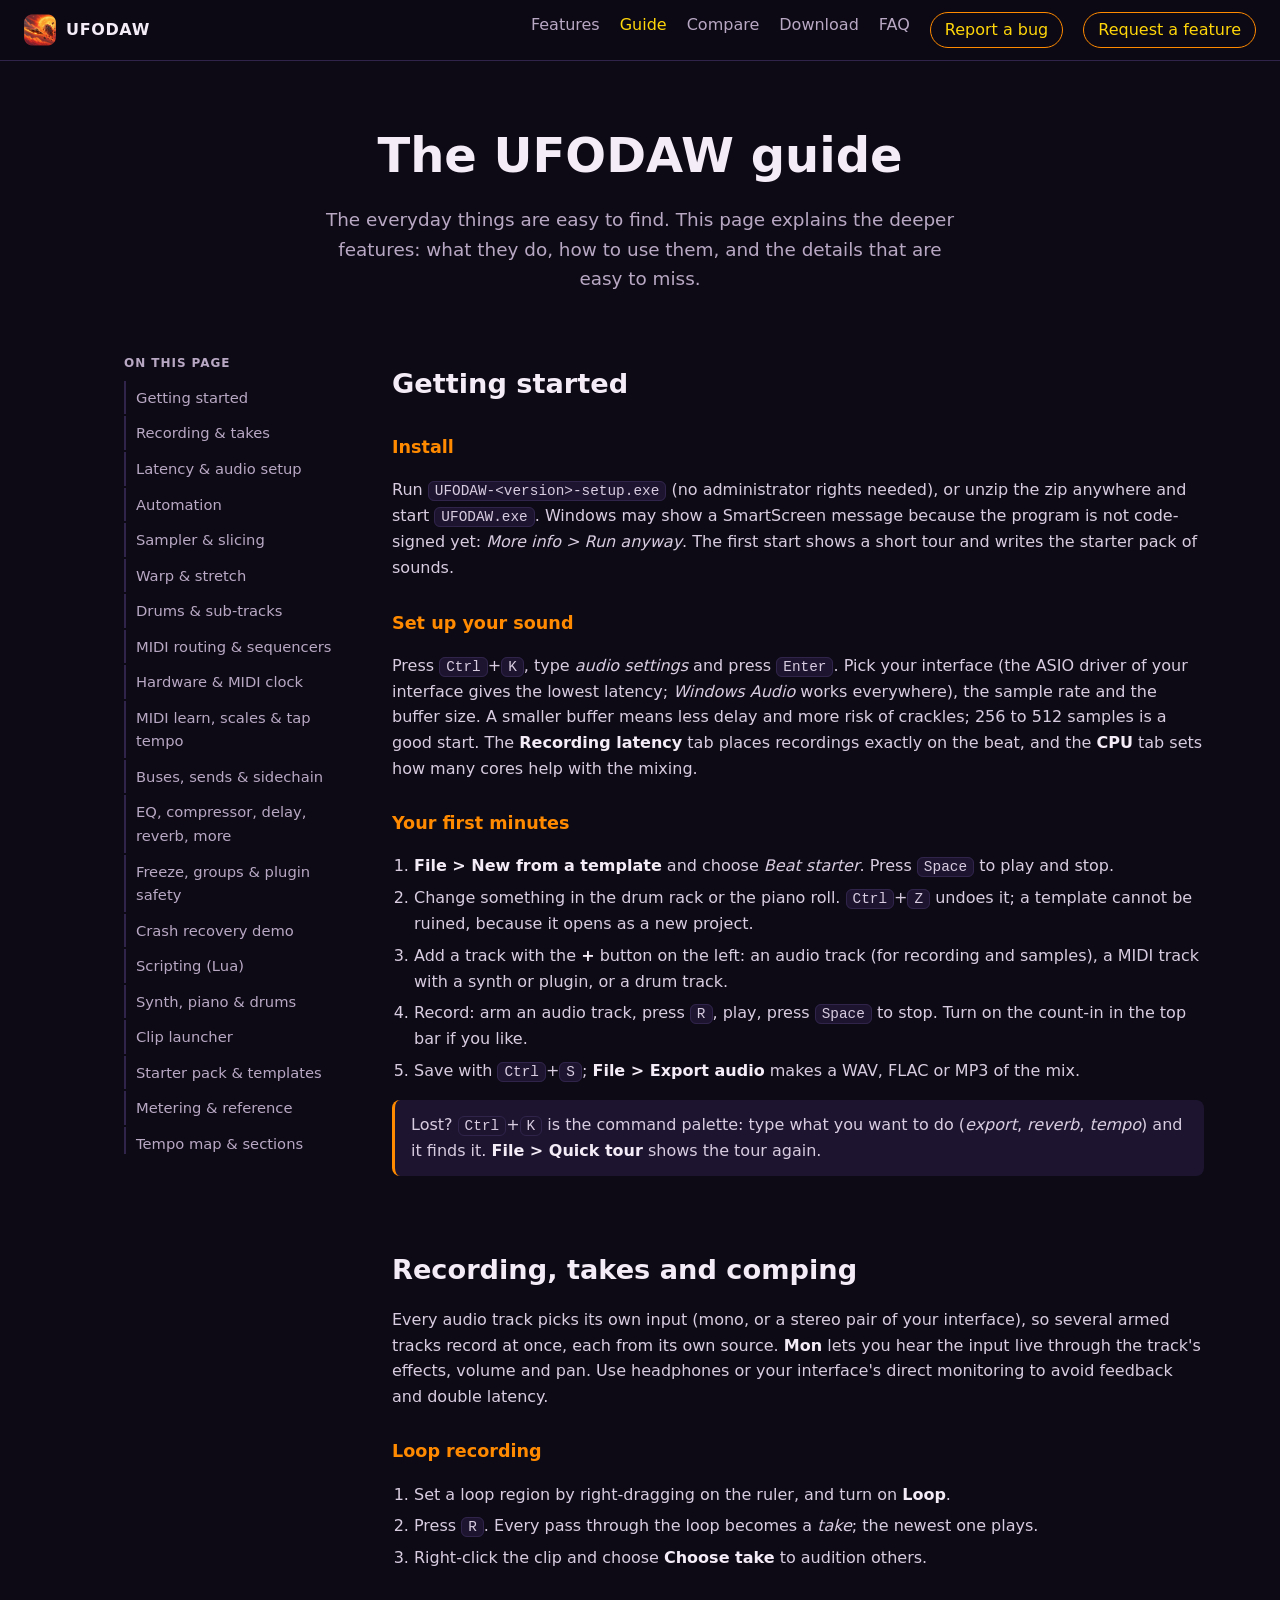
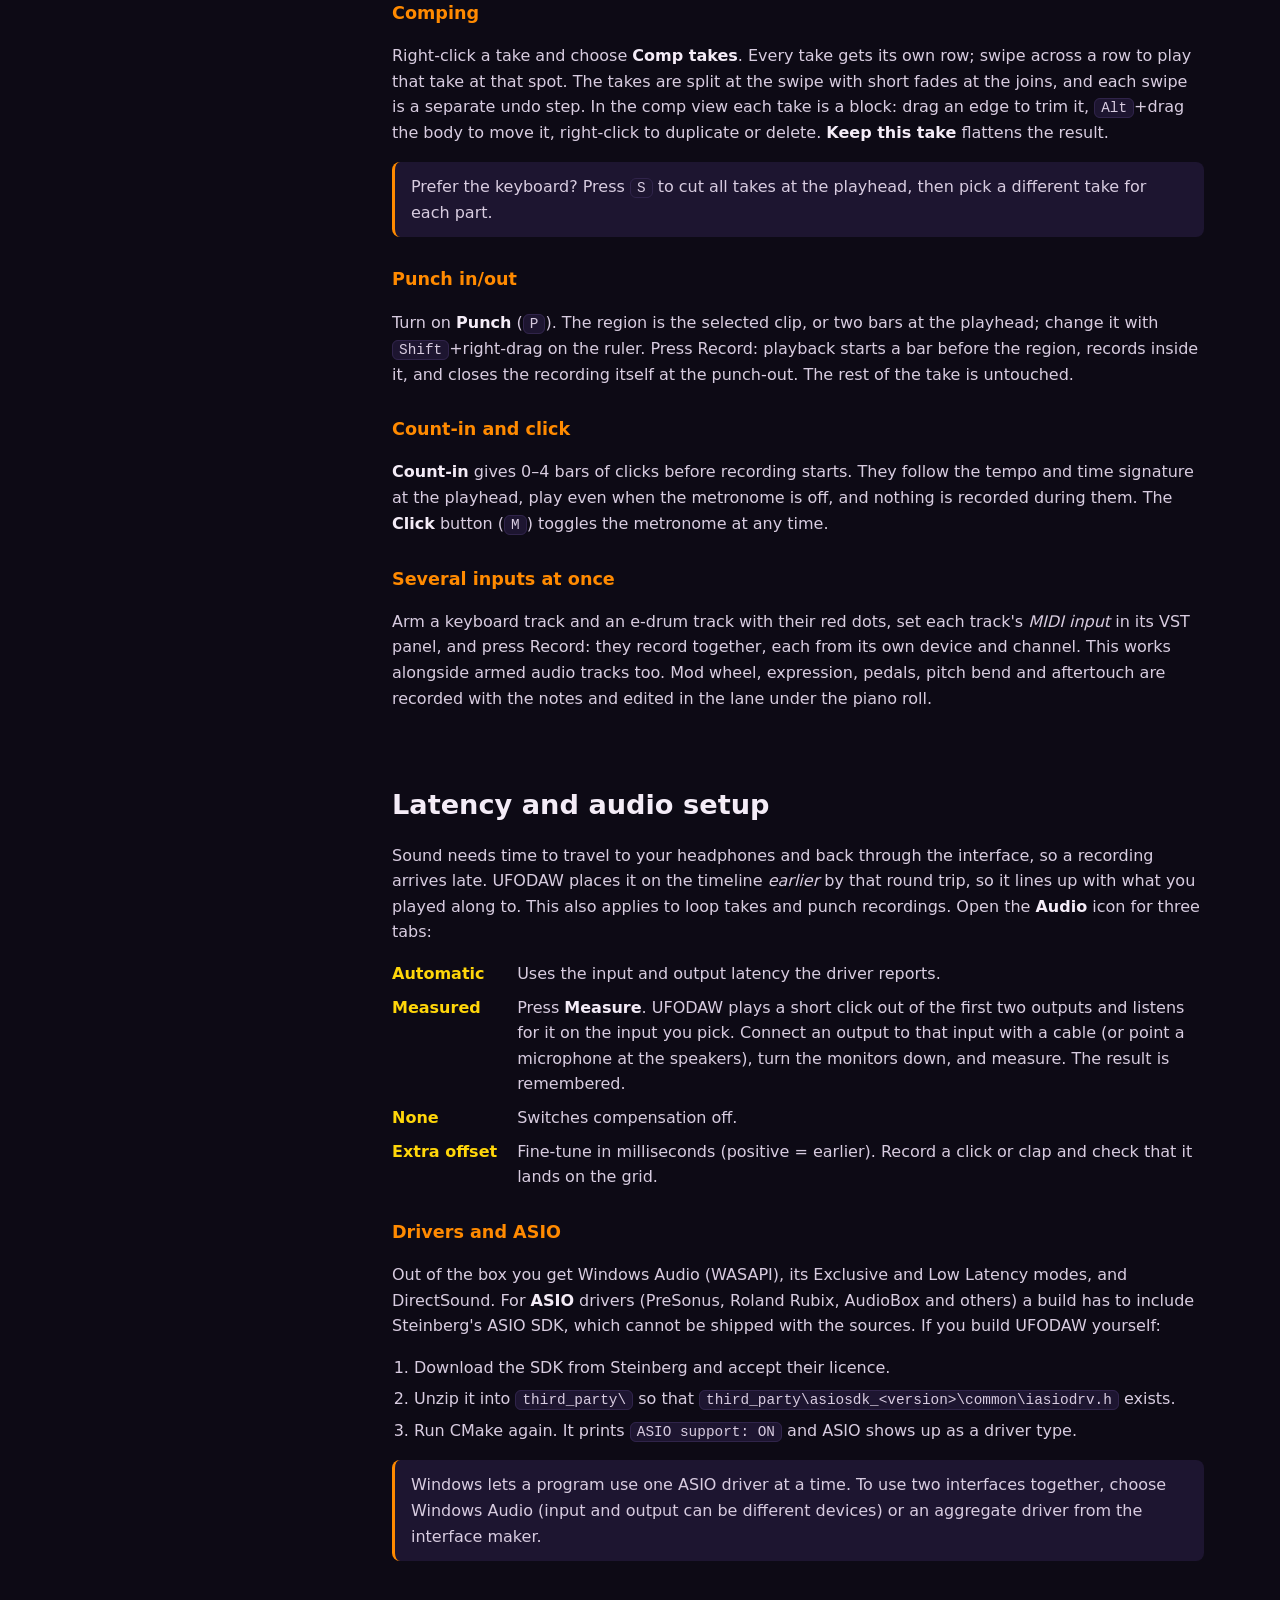
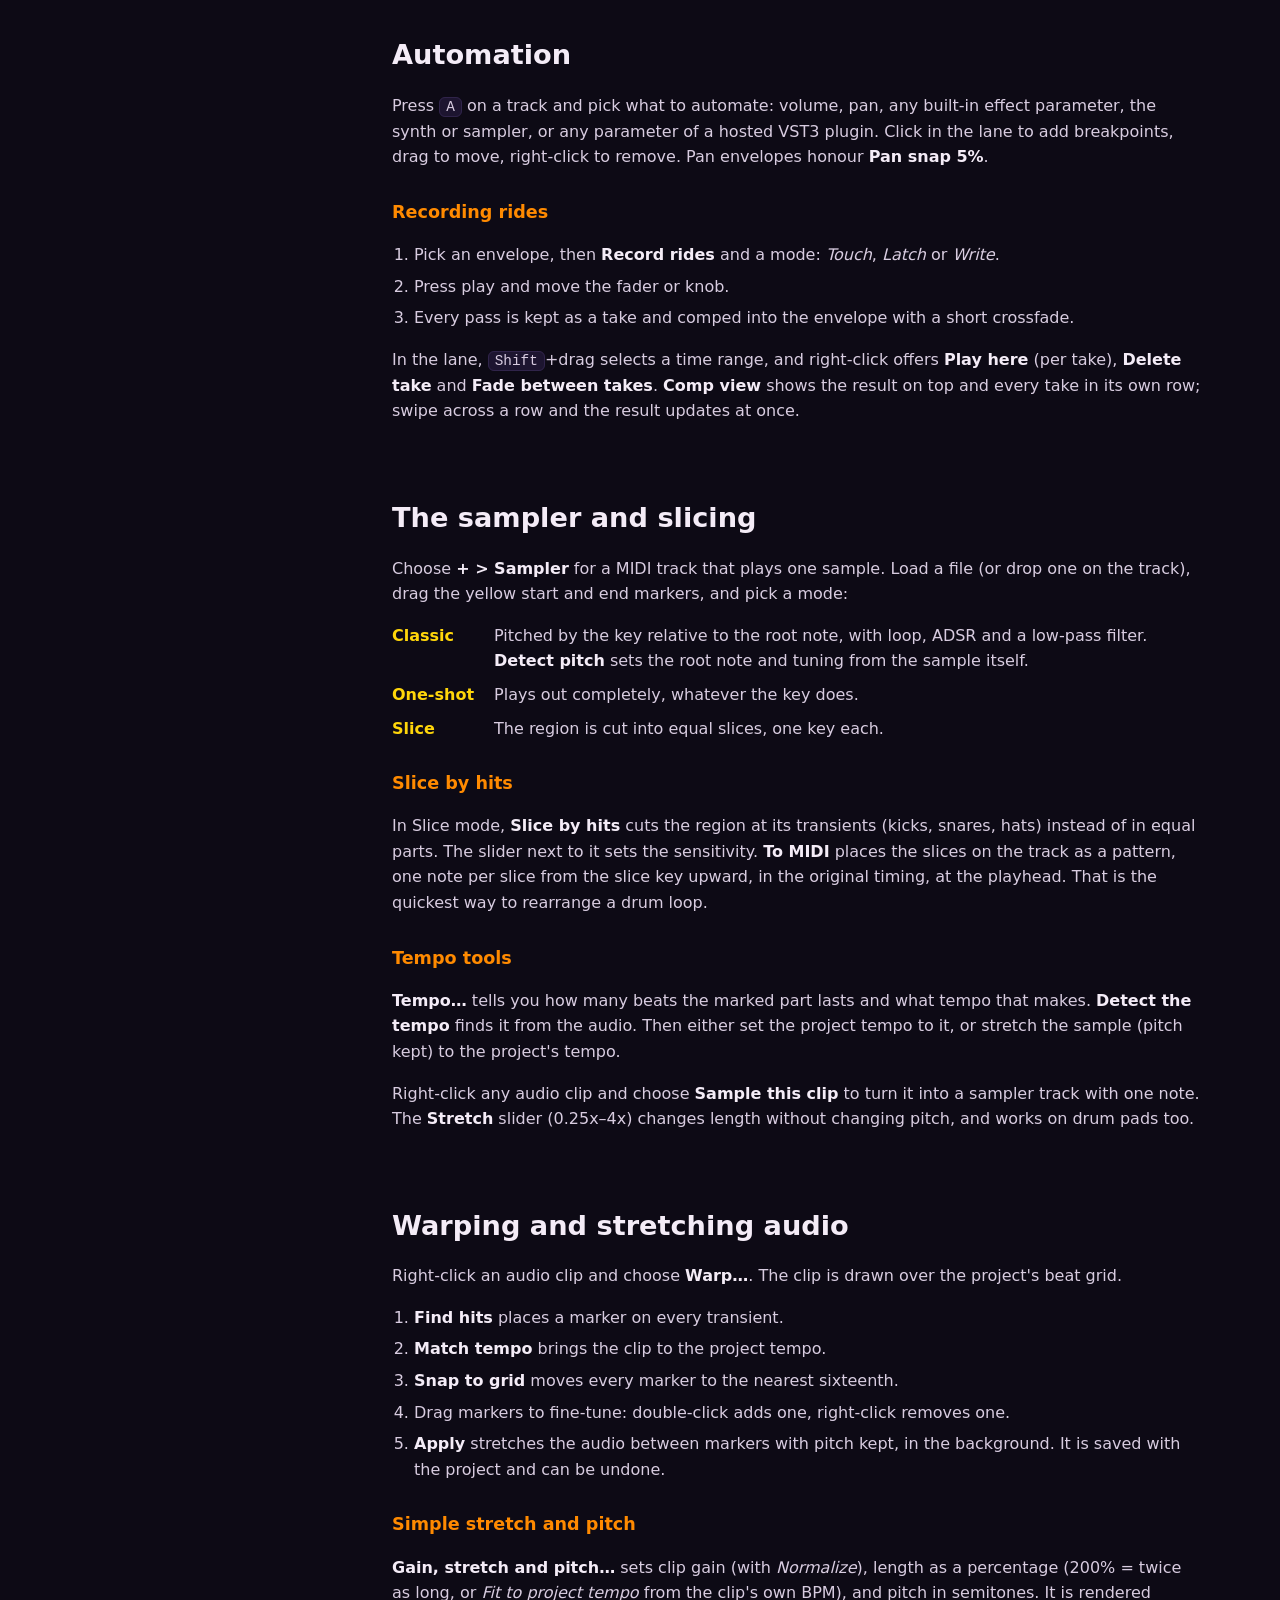
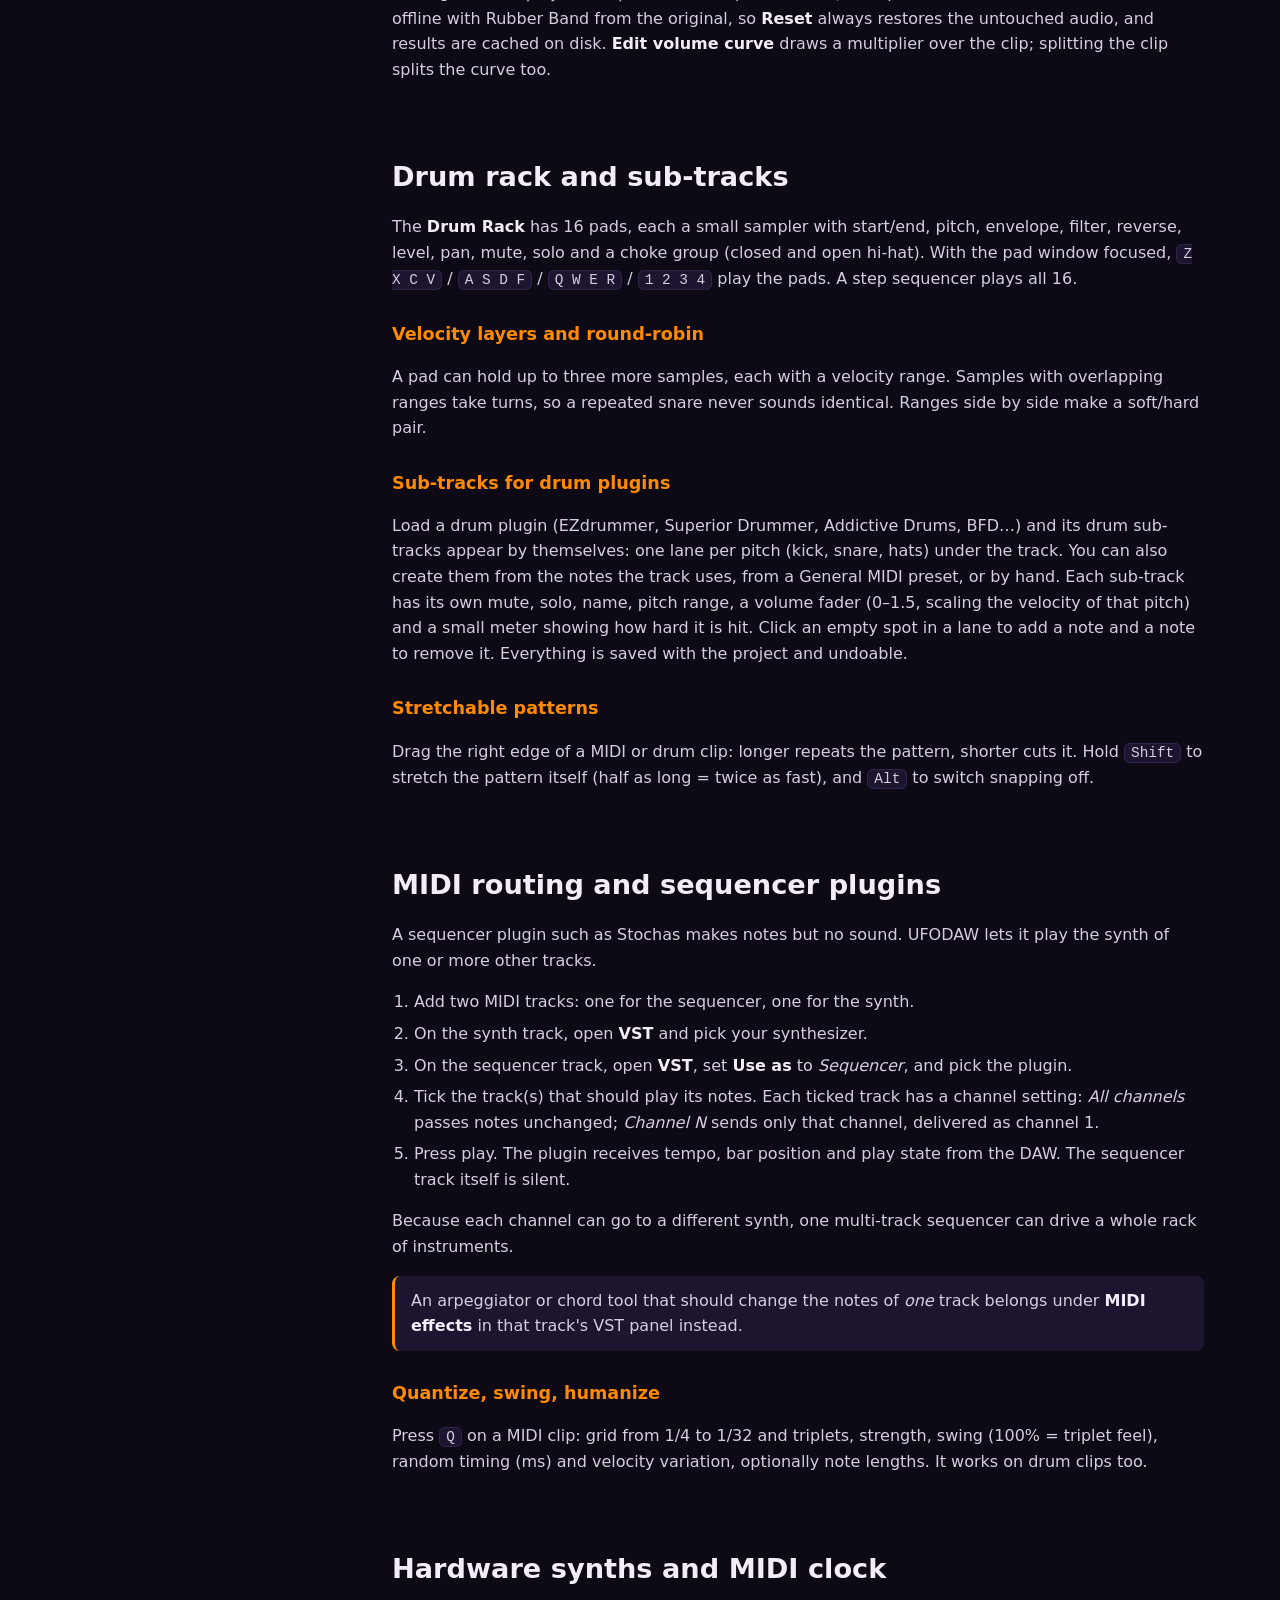
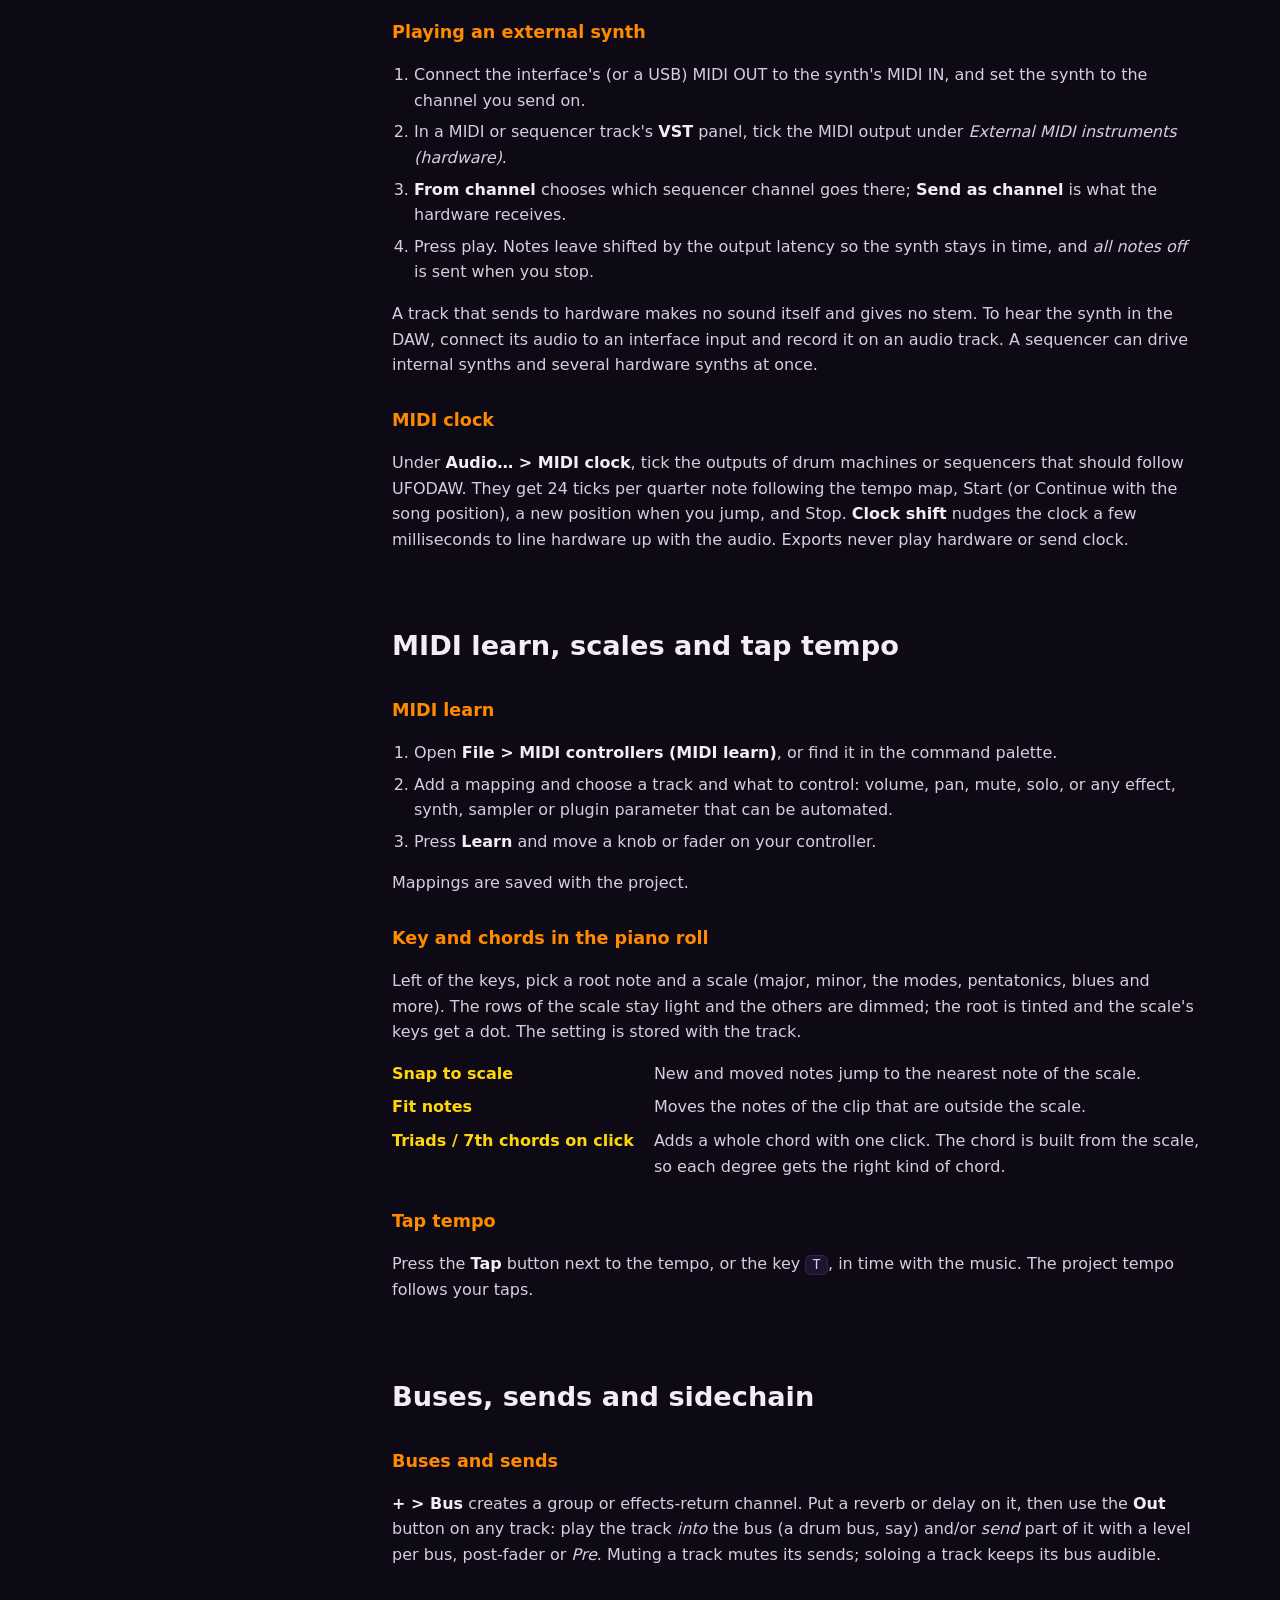
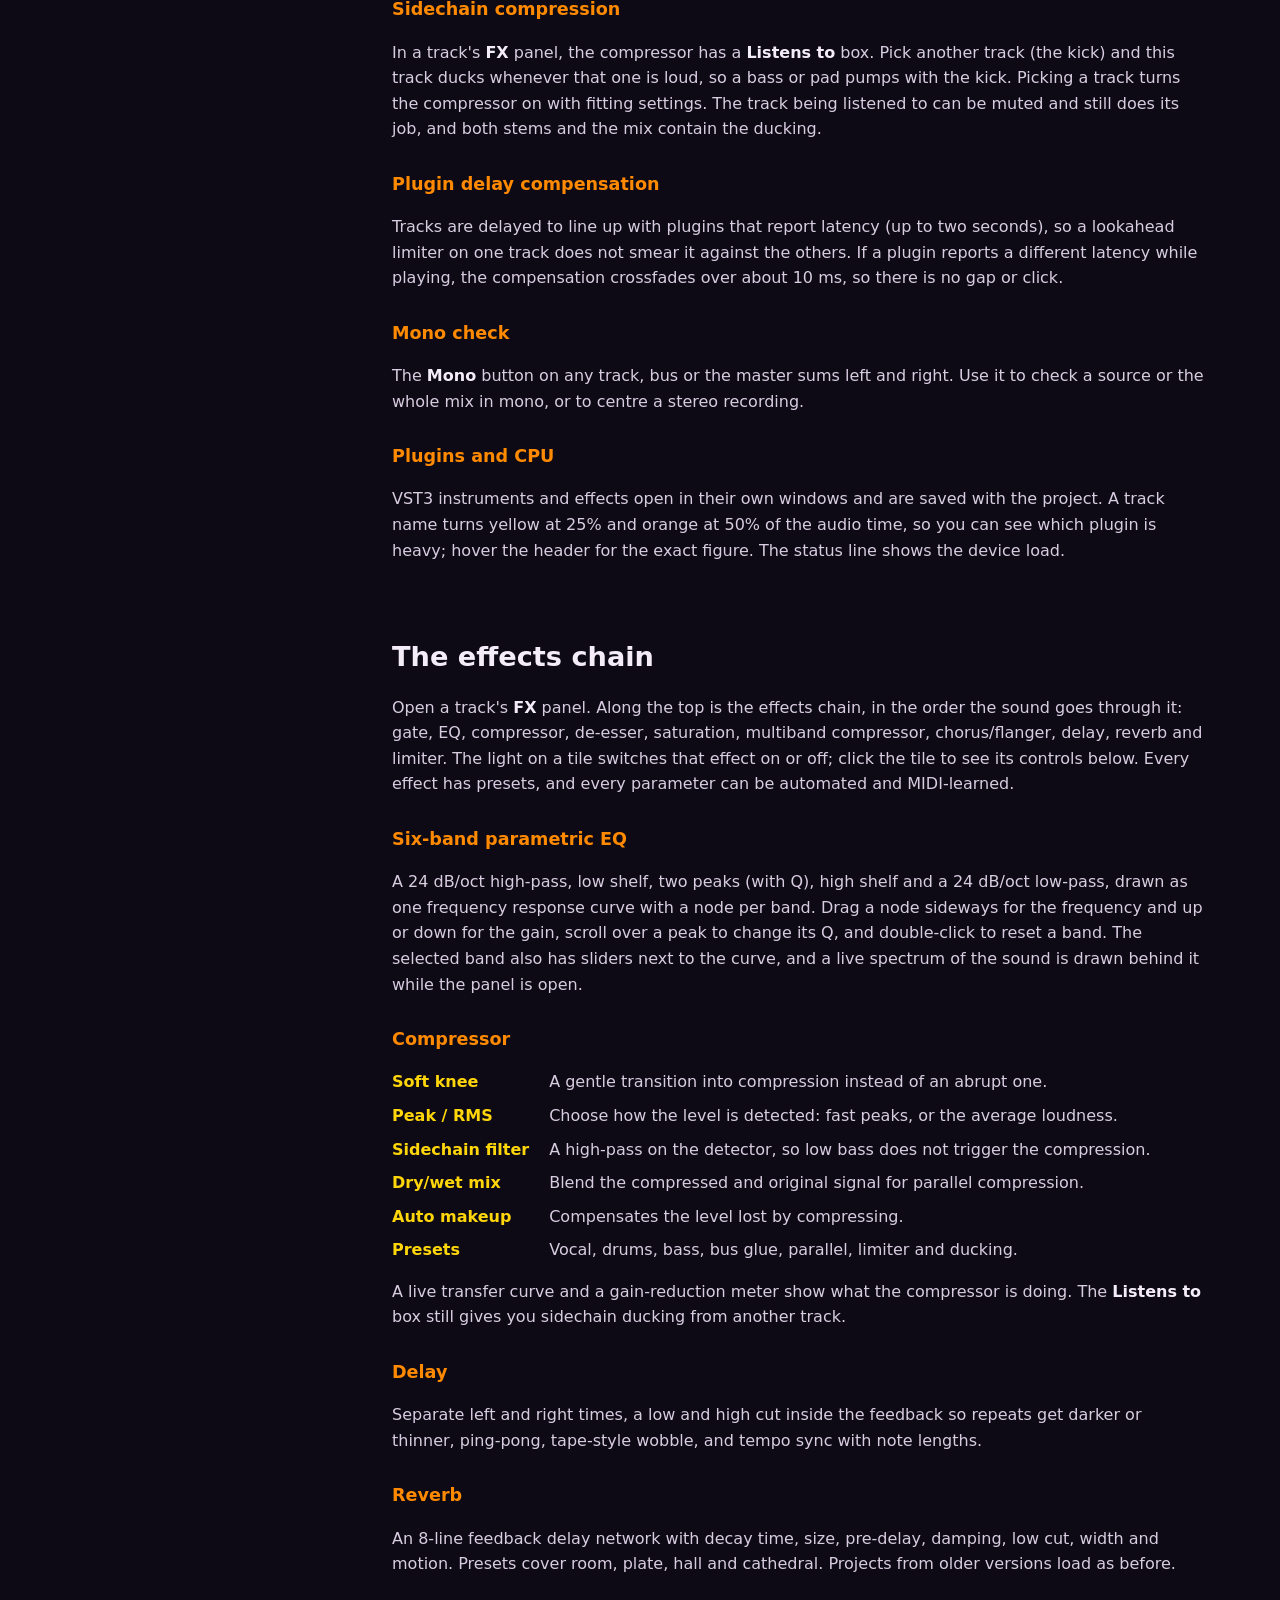
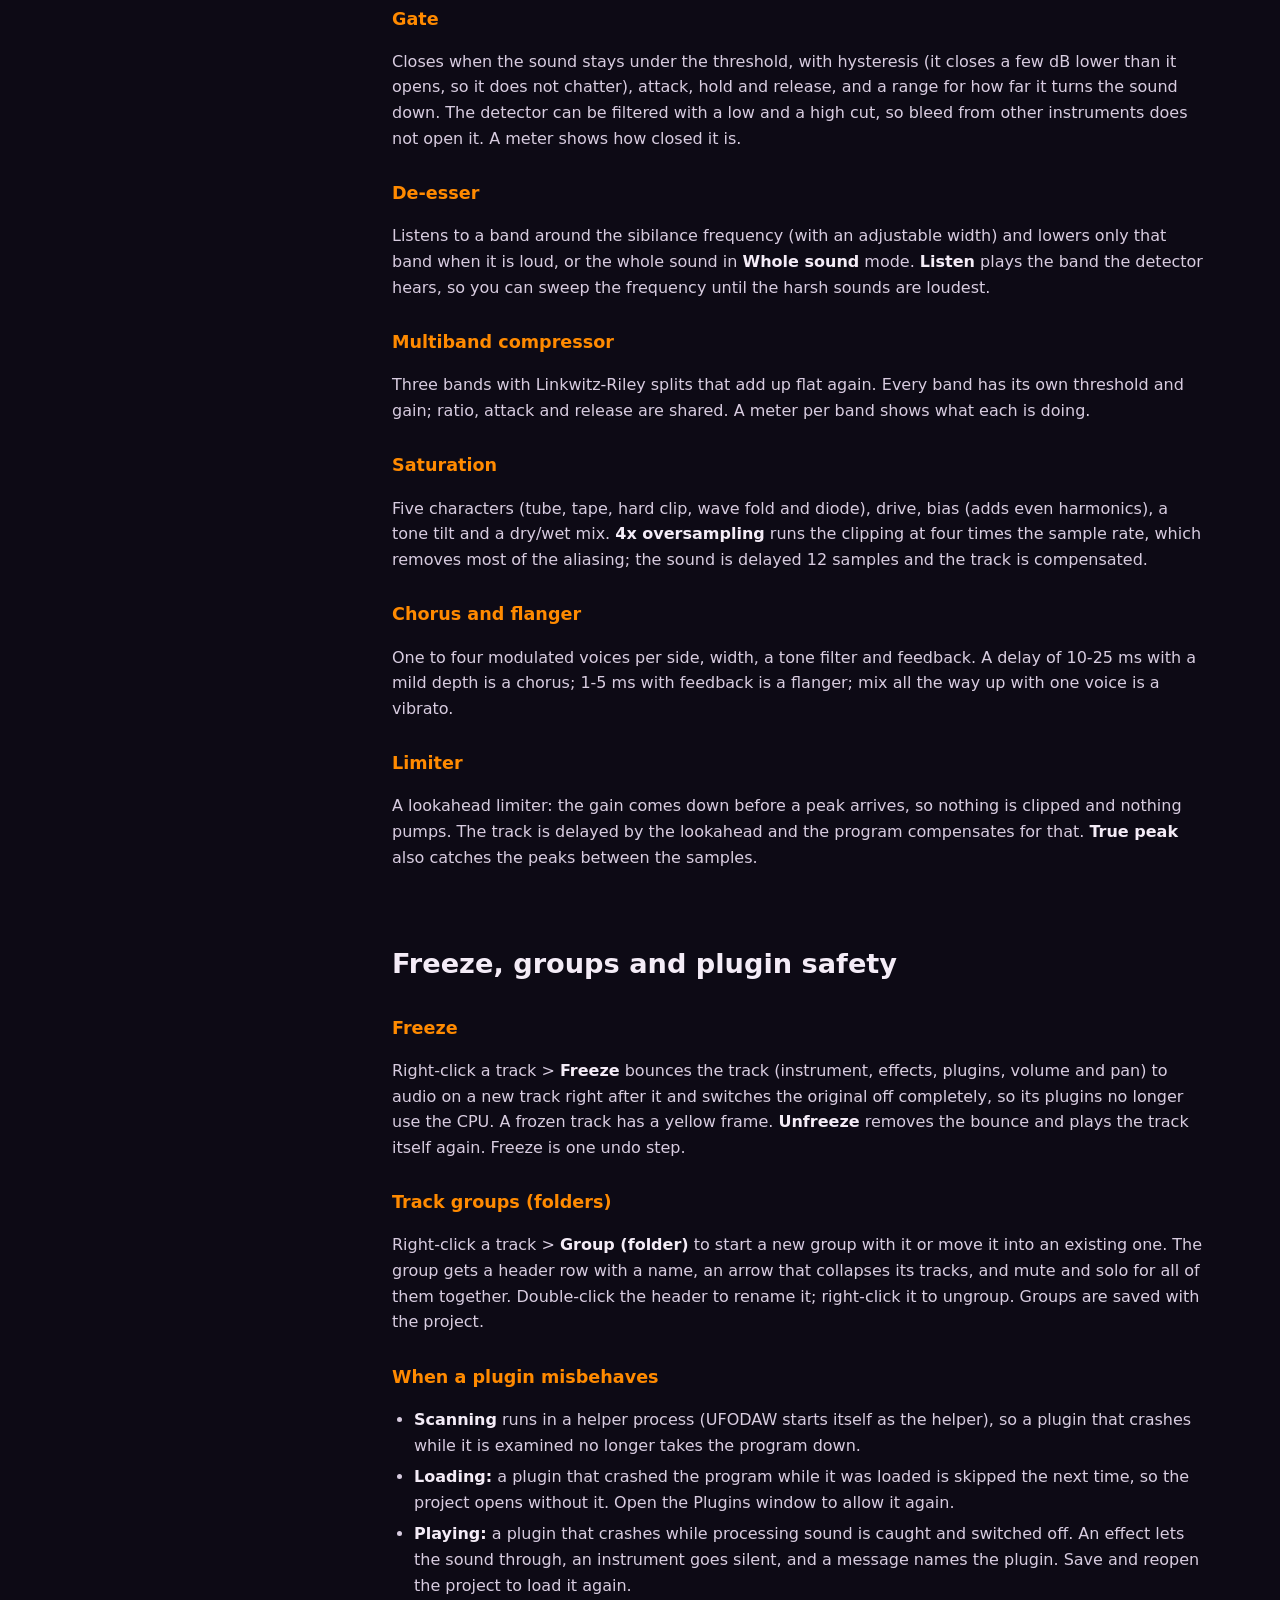
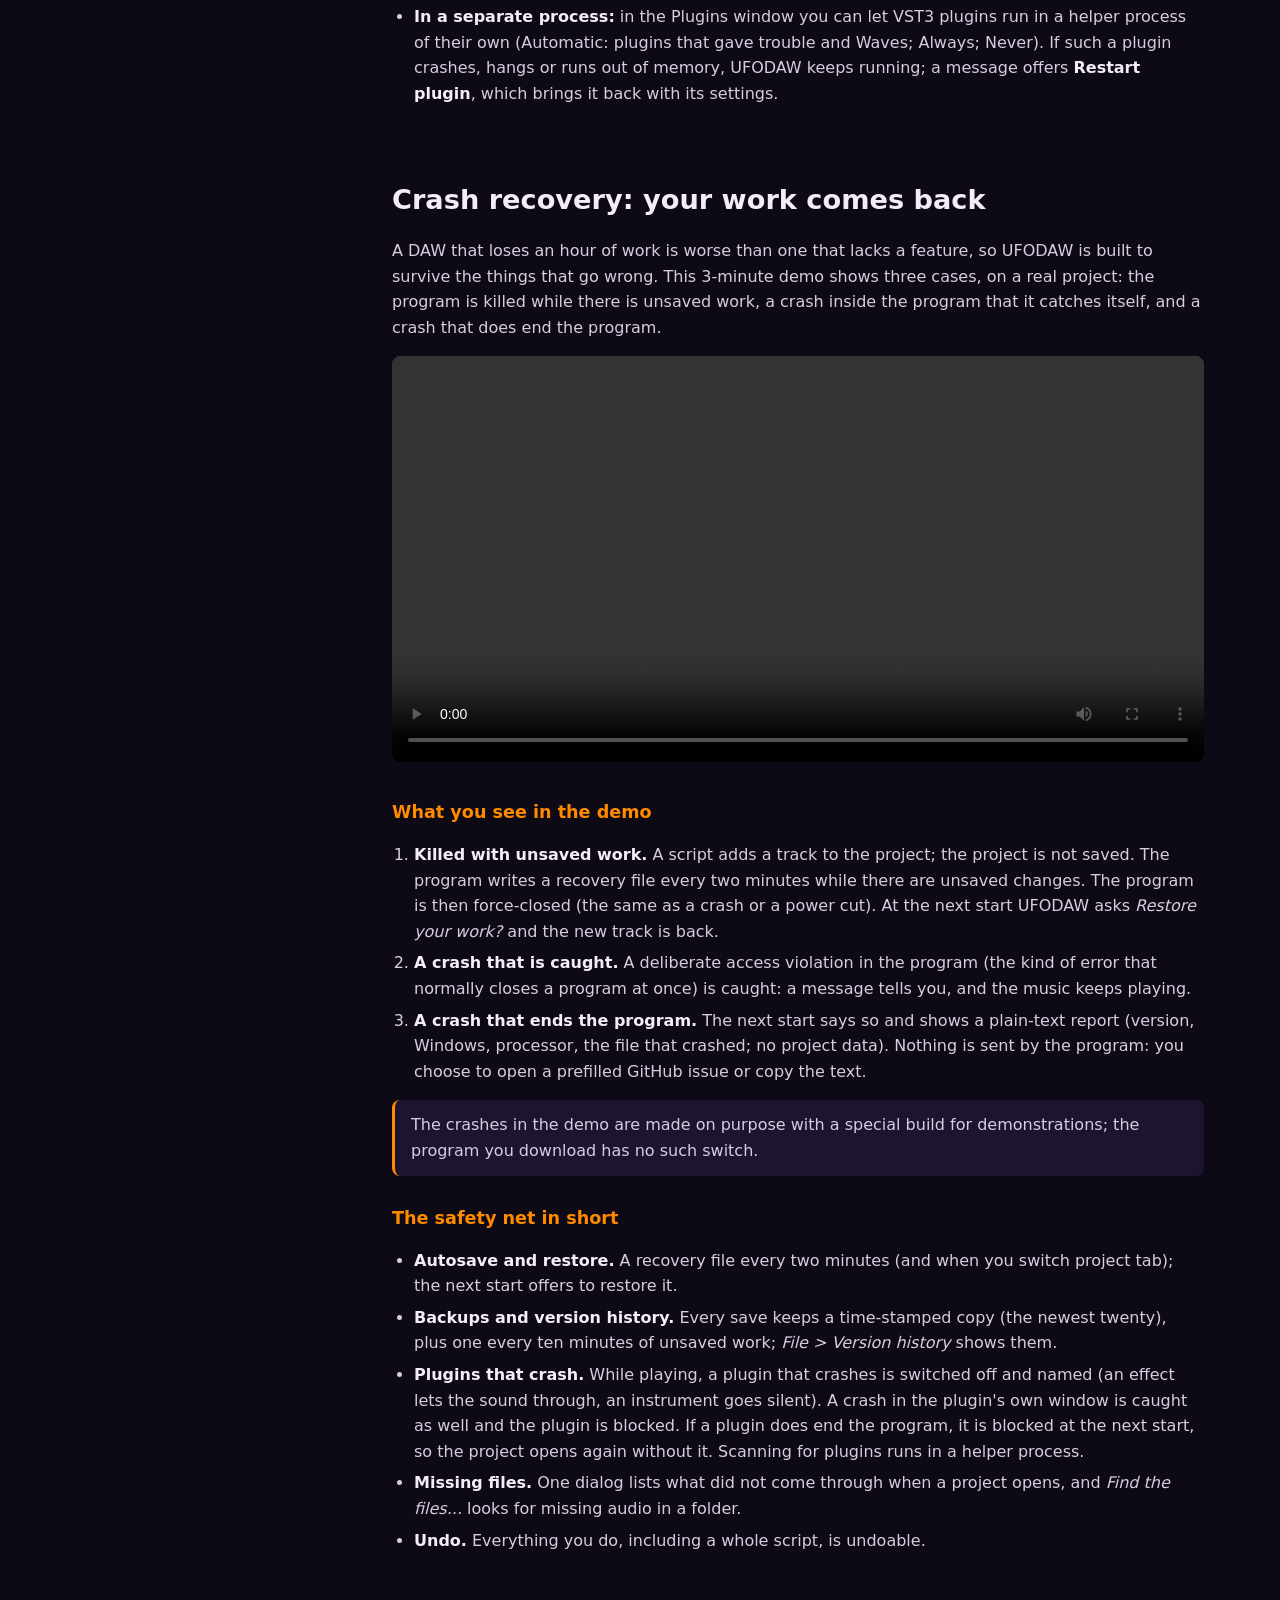
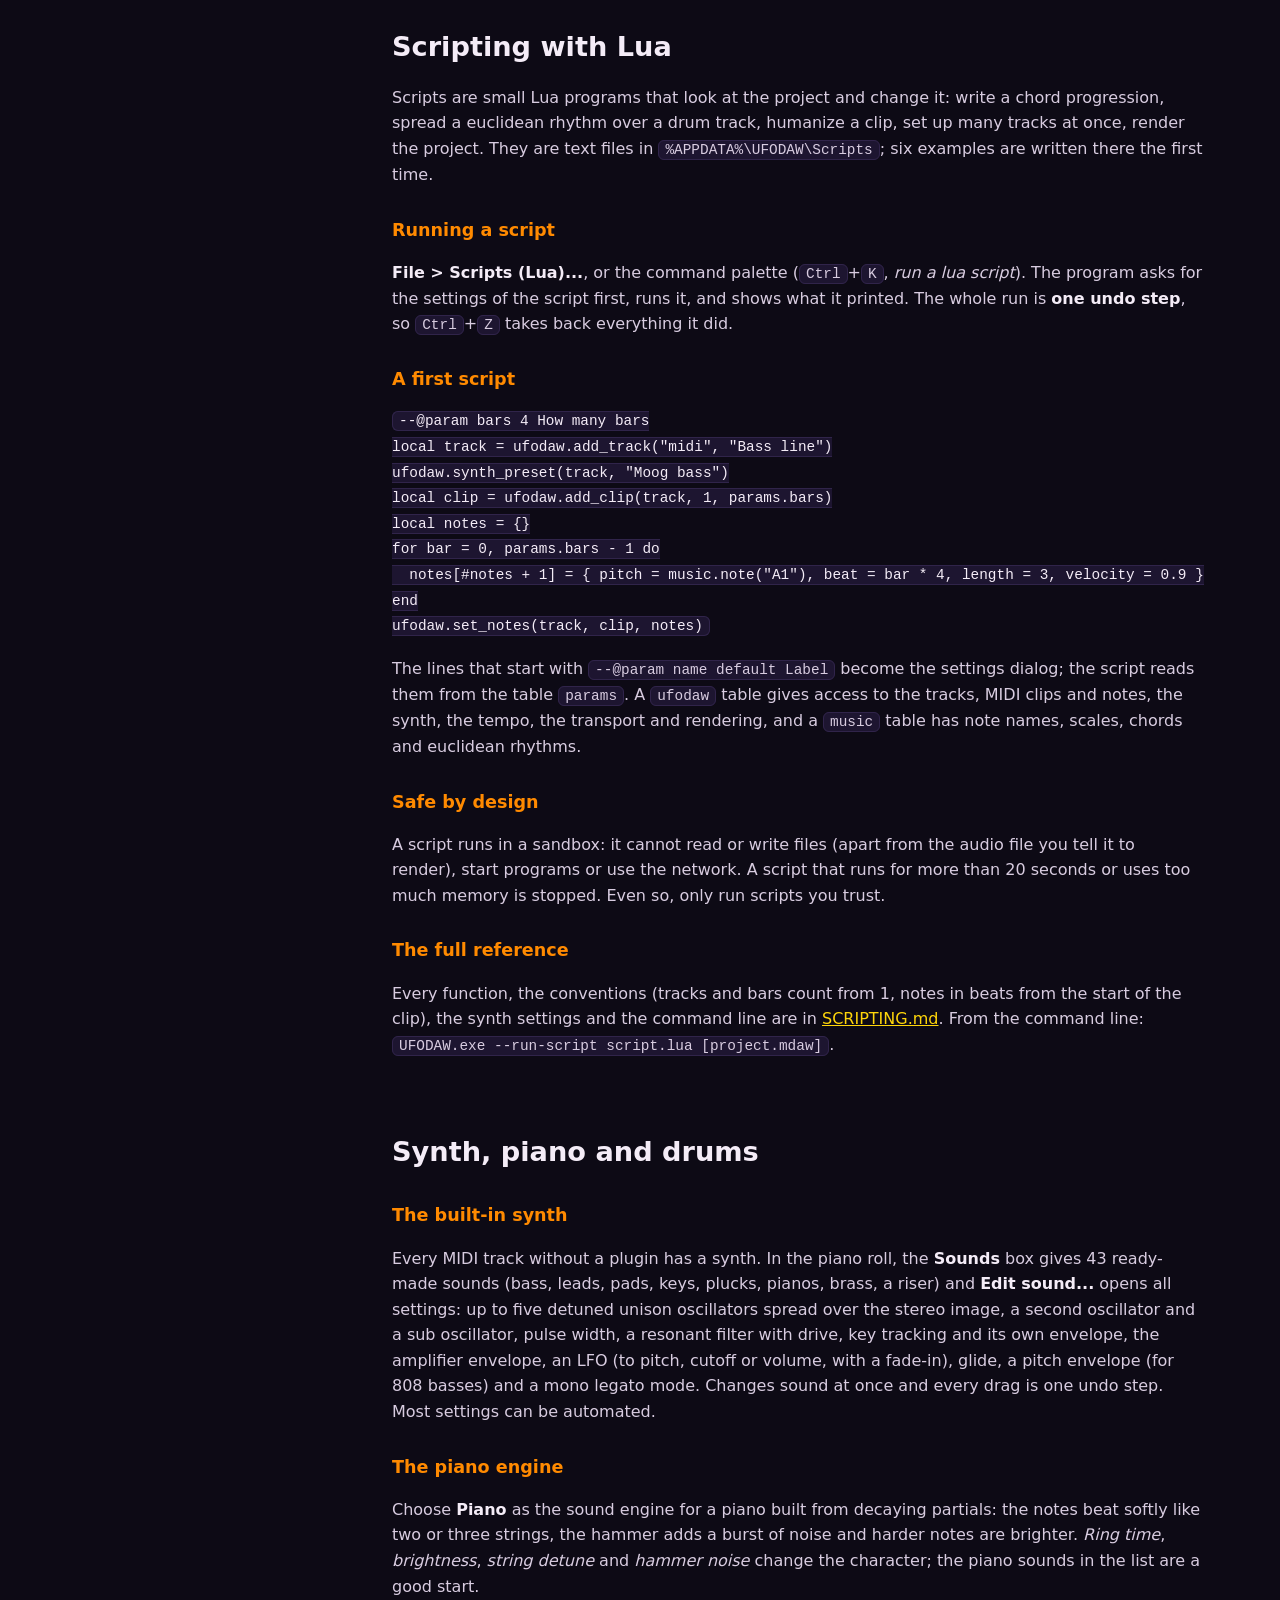
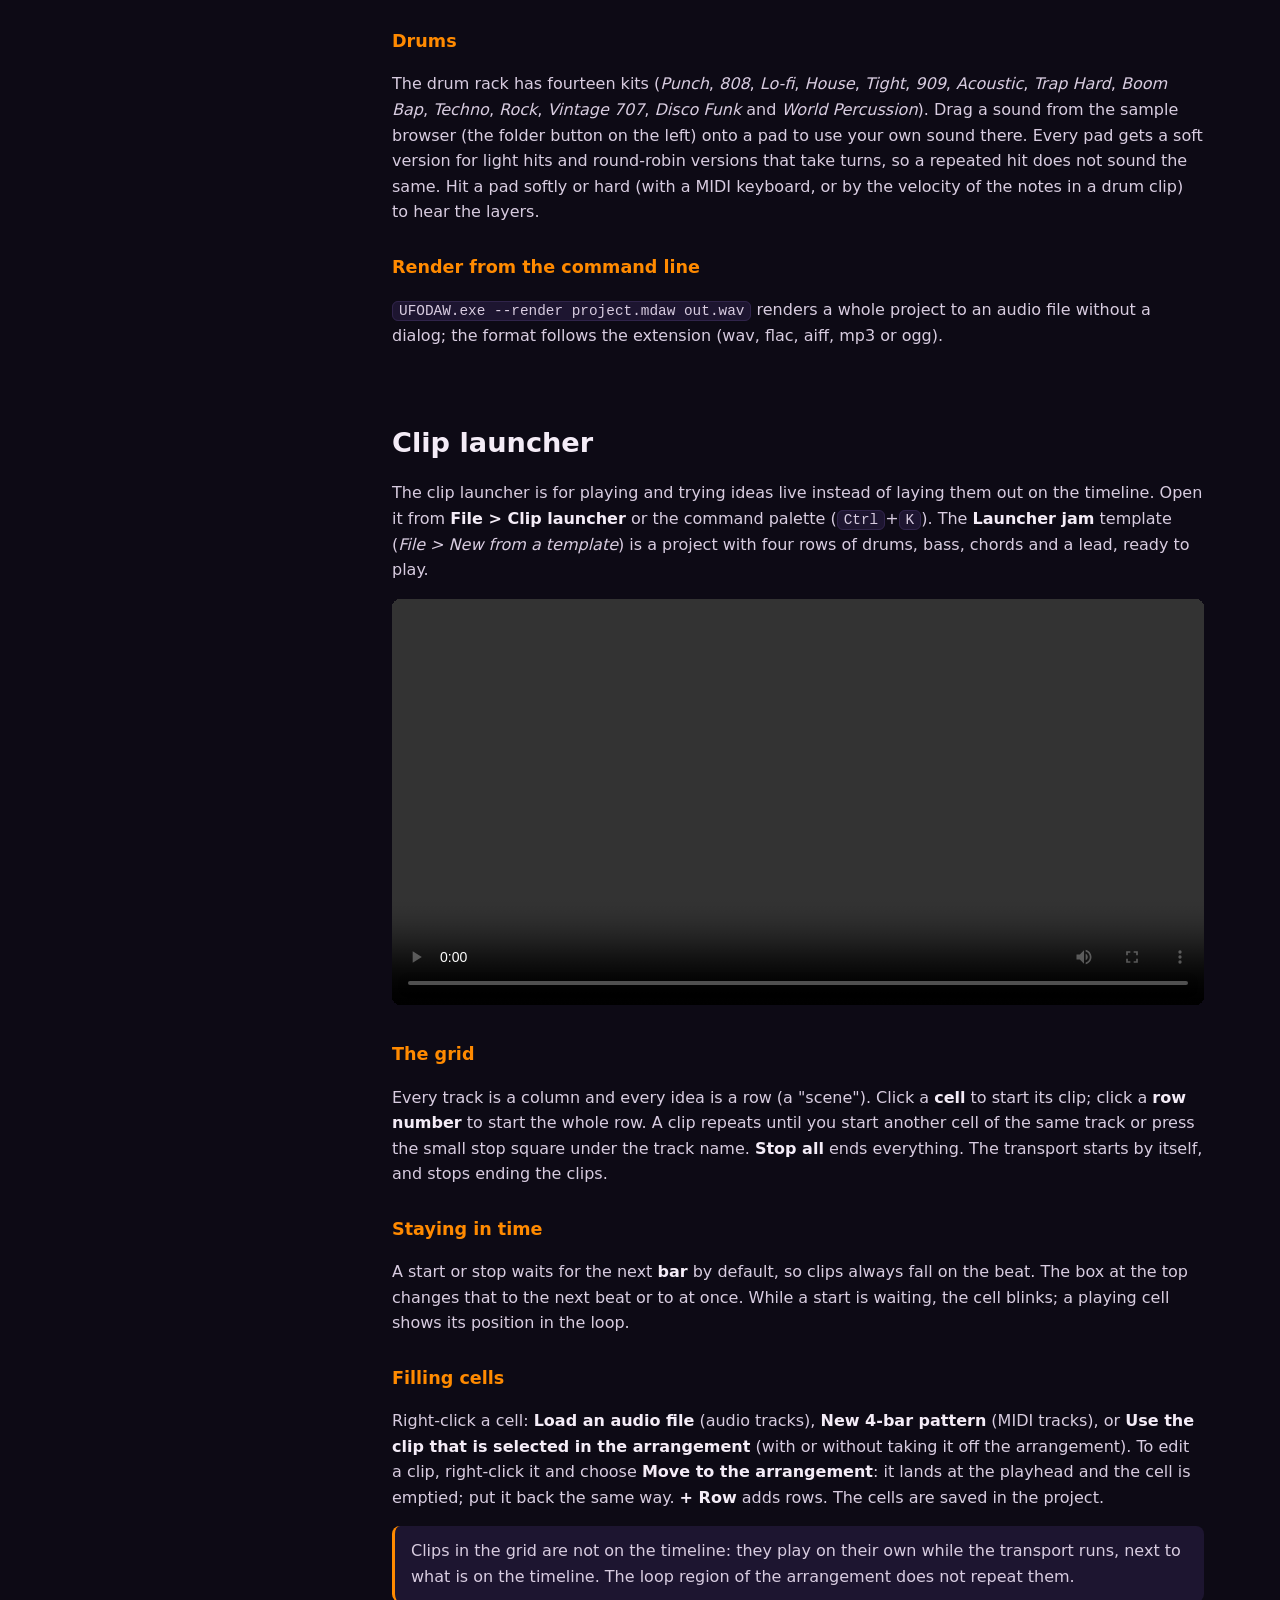
==== docs/guide.html @ 9056f441 "UFODAW 0.9.5: about 550 sounds, three more drum kits Co-Authored-By: Claude Sonnet 5.5 <noreply@anth" ====
<!doctype html>
<html lang="en">
<head>
<meta charset="utf-8">
<meta name="viewport" content="width=device-width, initial-scale=1">
<title>UFODAW Guide – the advanced features explained</title>
<meta name="description" content="A deep dive into UFODAW's advanced features: take comping, automation rides, sampler and slicing, warping, MIDI routing, sidechain, buses, stems, ASIO and latency.">
<link rel="icon" type="image/png" sizes="32x32" href="favicon-32.png">
<link rel="canonical" href="https://ufodaw.eu/guide.html">
<meta property="og:type" content="article">
<meta property="og:site_name" content="UFODAW">
<meta property="og:title" content="UFODAW Guide – the advanced features explained">
<meta property="og:description" content="Take comping, automation rides, sampler and slicing, warping, MIDI routing, sidechain, stems, ASIO and latency, explained step by step.">
<meta property="og:url" content="https://ufodaw.eu/guide.html">
<meta property="og:image" content="https://ufodaw.eu/icon.png">
<meta name="twitter:card" content="summary">
<link rel="stylesheet" href="style.css">
</head>
<body>

<header class="nav">
  <a class="brand" href="index.html"><img src="icon.png" alt="" width="32" height="32"> UFODAW</a>
  <nav>
    <a href="index.html#features">Features</a>
    <a href="guide.html" aria-current="page">Guide</a>
    <a href="compare.html">Compare</a>
    <a href="index.html#download">Download</a>
    <a href="index.html#faq">FAQ</a>
    <a class="nav-btn" id="bug-nav" href="index.html#feedback">Report a bug</a>
    <a class="nav-btn" id="fr-nav" href="index.html#feedback">Request a feature</a>
  </nav>
</header>

<div class="page-head">
  <h1>The UFODAW guide</h1>
  <p class="lead">The everyday things are easy to find. This page explains the deeper features: what they do, how to use them, and the details that are easy to miss.</p>
</div>

<div class="doc">
  <aside class="toc" aria-label="Contents">
    <b>On this page</b>
    <a href="#start">Getting started</a>
    <a href="#recording">Recording &amp; takes</a>
    <a href="#latency">Latency &amp; audio setup</a>
    <a href="#automation">Automation</a>
    <a href="#sampler">Sampler &amp; slicing</a>
    <a href="#warp">Warp &amp; stretch</a>
    <a href="#drums">Drums &amp; sub-tracks</a>
    <a href="#midi">MIDI routing &amp; sequencers</a>
    <a href="#hardware">Hardware &amp; MIDI clock</a>
    <a href="#learn">MIDI learn, scales &amp; tap tempo</a>
    <a href="#mixing">Buses, sends &amp; sidechain</a>
    <a href="#effects">EQ, compressor, delay, reverb, more</a>
    <a href="#freeze">Freeze, groups &amp; plugin safety</a>
    <a href="#recovery">Crash recovery demo</a>
    <a href="#scripting">Scripting (Lua)</a>
    <a href="#synth">Synth, piano &amp; drums</a>
    <a href="#launcher">Clip launcher</a>
    <a href="#starter">Starter pack &amp; templates</a>
    <a href="#metering">Metering &amp; reference</a>
    <a href="#tempo">Tempo map &amp; sections</a>
    <a href="#export">Exporting &amp; stems</a>
    <a href="#projects">Projects &amp; safety</a>
    <a href="#shortcuts">Shortcuts</a>
    <a href="#updates">Updates &amp; problem reports</a>
    <a href="#trouble">Troubleshooting</a>
    <a href="#limits">Known limitations</a>
  </aside>

  <main class="prose">

    <section id="start">
      <h2>Getting started</h2>
      <h3>Install</h3>
      <p>Run <code>UFODAW-&lt;version&gt;-setup.exe</code> (no administrator rights needed), or unzip the zip anywhere and start <code>UFODAW.exe</code>. Windows may show a SmartScreen message because the program is not code-signed yet: <i>More info &gt; Run anyway</i>. The first start shows a short tour and writes the starter pack of sounds.</p>
      <h3>Set up your sound</h3>
      <p>Press <kbd>Ctrl</kbd>+<kbd>K</kbd>, type <i>audio settings</i> and press <kbd>Enter</kbd>. Pick your interface (the ASIO driver of your interface gives the lowest latency; <i>Windows Audio</i> works everywhere), the sample rate and the buffer size. A smaller buffer means less delay and more risk of crackles; 256 to 512 samples is a good start. The <b>Recording latency</b> tab places recordings exactly on the beat, and the <b>CPU</b> tab sets how many cores help with the mixing.</p>
      <h3>Your first minutes</h3>
      <ol>
        <li><b>File &gt; New from a template</b> and choose <i>Beat starter</i>. Press <kbd>Space</kbd> to play and stop.</li>
        <li>Change something in the drum rack or the piano roll. <kbd>Ctrl</kbd>+<kbd>Z</kbd> undoes it; a template cannot be ruined, because it opens as a new project.</li>
        <li>Add a track with the <b>+</b> button on the left: an audio track (for recording and samples), a MIDI track with a synth or plugin, or a drum track.</li>
        <li>Record: arm an audio track, press <kbd>R</kbd>, play, press <kbd>Space</kbd> to stop. Turn on the count-in in the top bar if you like.</li>
        <li>Save with <kbd>Ctrl</kbd>+<kbd>S</kbd>; <b>File &gt; Export audio</b> makes a WAV, FLAC or MP3 of the mix.</li>
      </ol>
      <p class="tip">Lost? <kbd>Ctrl</kbd>+<kbd>K</kbd> is the command palette: type what you want to do (<i>export</i>, <i>reverb</i>, <i>tempo</i>) and it finds it. <b>File &gt; Quick tour</b> shows the tour again.</p>
    </section>

    <section id="recording">
      <h2>Recording, takes and comping</h2>
      <p>Every audio track picks its own input (mono, or a stereo pair of your interface), so several armed tracks record at once, each from its own source. <b>Mon</b> lets you hear the input live through the track's effects, volume and pan. Use headphones or your interface's direct monitoring to avoid feedback and double latency.</p>

      <h3>Loop recording</h3>
      <ol>
        <li>Set a loop region by right-dragging on the ruler, and turn on <b>Loop</b>.</li>
        <li>Press <kbd>R</kbd>. Every pass through the loop becomes a <em>take</em>; the newest one plays.</li>
        <li>Right-click the clip and choose <b>Choose take</b> to audition others.</li>
      </ol>

      <h3>Comping</h3>
      <p>Right-click a take and choose <b>Comp takes</b>. Every take gets its own row; swipe across a row to play that take at that spot. The takes are split at the swipe with short fades at the joins, and each swipe is a separate undo step. In the comp view each take is a block: drag an edge to trim it, <kbd>Alt</kbd>+drag the body to move it, right-click to duplicate or delete. <b>Keep this take</b> flattens the result.</p>
      <p class="tip">Prefer the keyboard? Press <kbd>S</kbd> to cut all takes at the playhead, then pick a different take for each part.</p>

      <h3>Punch in/out</h3>
      <p>Turn on <b>Punch</b> (<kbd>P</kbd>). The region is the selected clip, or two bars at the playhead; change it with <kbd>Shift</kbd>+right-drag on the ruler. Press Record: playback starts a bar before the region, records inside it, and closes the recording itself at the punch-out. The rest of the take is untouched.</p>

      <h3>Count-in and click</h3>
      <p><b>Count-in</b> gives 0–4 bars of clicks before recording starts. They follow the tempo and time signature at the playhead, play even when the metronome is off, and nothing is recorded during them. The <b>Click</b> button (<kbd>M</kbd>) toggles the metronome at any time.</p>

      <h3>Several inputs at once</h3>
      <p>Arm a keyboard track and an e-drum track with their red dots, set each track's <em>MIDI input</em> in its VST panel, and press Record: they record together, each from its own device and channel. This works alongside armed audio tracks too. Mod wheel, expression, pedals, pitch bend and aftertouch are recorded with the notes and edited in the lane under the piano roll.</p>
    </section>

    <section id="latency">
      <h2>Latency and audio setup</h2>
      <p>Sound needs time to travel to your headphones and back through the interface, so a recording arrives late. UFODAW places it on the timeline <em>earlier</em> by that round trip, so it lines up with what you played along to. This also applies to loop takes and punch recordings. Open the <b>Audio</b> icon for three tabs:</p>
      <dl>
        <dt>Automatic</dt><dd>Uses the input and output latency the driver reports.</dd>
        <dt>Measured</dt><dd>Press <b>Measure</b>. UFODAW plays a short click out of the first two outputs and listens for it on the input you pick. Connect an output to that input with a cable (or point a microphone at the speakers), turn the monitors down, and measure. The result is remembered.</dd>
        <dt>None</dt><dd>Switches compensation off.</dd>
        <dt>Extra offset</dt><dd>Fine-tune in milliseconds (positive = earlier). Record a click or clap and check that it lands on the grid.</dd>
      </dl>

      <h3>Drivers and ASIO</h3>
      <p>Out of the box you get Windows Audio (WASAPI), its Exclusive and Low Latency modes, and DirectSound. For <b>ASIO</b> drivers (PreSonus, Roland Rubix, AudioBox and others) a build has to include Steinberg's ASIO SDK, which cannot be shipped with the sources. If you build UFODAW yourself:</p>
      <ol>
        <li>Download the SDK from Steinberg and accept their licence.</li>
        <li>Unzip it into <code>third_party\</code> so that <code>third_party\asiosdk_&lt;version&gt;\common\iasiodrv.h</code> exists.</li>
        <li>Run CMake again. It prints <code>ASIO support: ON</code> and ASIO shows up as a driver type.</li>
      </ol>
      <p class="tip">Windows lets a program use one ASIO driver at a time. To use two interfaces together, choose Windows Audio (input and output can be different devices) or an aggregate driver from the interface maker.</p>
    </section>

    <section id="automation">
      <h2>Automation</h2>
      <p>Press <kbd>A</kbd> on a track and pick what to automate: volume, pan, any built-in effect parameter, the synth or sampler, or any parameter of a hosted VST3 plugin. Click in the lane to add breakpoints, drag to move, right-click to remove. Pan envelopes honour <b>Pan snap 5%</b>.</p>

      <h3>Recording rides</h3>
      <ol>
        <li>Pick an envelope, then <b>Record rides</b> and a mode: <em>Touch</em>, <em>Latch</em> or <em>Write</em>.</li>
        <li>Press play and move the fader or knob.</li>
        <li>Every pass is kept as a take and comped into the envelope with a short crossfade.</li>
      </ol>
      <p>In the lane, <kbd>Shift</kbd>+drag selects a time range, and right-click offers <b>Play here</b> (per take), <b>Delete take</b> and <b>Fade between takes</b>. <b>Comp view</b> shows the result on top and every take in its own row; swipe across a row and the result updates at once.</p>
    </section>

    <section id="sampler">
      <h2>The sampler and slicing</h2>
      <p>Choose <b>+ &gt; Sampler</b> for a MIDI track that plays one sample. Load a file (or drop one on the track), drag the yellow start and end markers, and pick a mode:</p>
      <dl>
        <dt>Classic</dt><dd>Pitched by the key relative to the root note, with loop, ADSR and a low-pass filter. <b>Detect pitch</b> sets the root note and tuning from the sample itself.</dd>
        <dt>One-shot</dt><dd>Plays out completely, whatever the key does.</dd>
        <dt>Slice</dt><dd>The region is cut into equal slices, one key each.</dd>
      </dl>

      <h3>Slice by hits</h3>
      <p>In Slice mode, <b>Slice by hits</b> cuts the region at its transients (kicks, snares, hats) instead of in equal parts. The slider next to it sets the sensitivity. <b>To MIDI</b> places the slices on the track as a pattern, one note per slice from the slice key upward, in the original timing, at the playhead. That is the quickest way to rearrange a drum loop.</p>

      <h3>Tempo tools</h3>
      <p><b>Tempo…</b> tells you how many beats the marked part lasts and what tempo that makes. <b>Detect the tempo</b> finds it from the audio. Then either set the project tempo to it, or stretch the sample (pitch kept) to the project's tempo.</p>
      <p>Right-click any audio clip and choose <b>Sample this clip</b> to turn it into a sampler track with one note. The <b>Stretch</b> slider (0.25x–4x) changes length without changing pitch, and works on drum pads too.</p>
    </section>

    <section id="warp">
      <h2>Warping and stretching audio</h2>
      <p>Right-click an audio clip and choose <b>Warp…</b>. The clip is drawn over the project's beat grid.</p>
      <ol>
        <li><b>Find hits</b> places a marker on every transient.</li>
        <li><b>Match tempo</b> brings the clip to the project tempo.</li>
        <li><b>Snap to grid</b> moves every marker to the nearest sixteenth.</li>
        <li>Drag markers to fine-tune: double-click adds one, right-click removes one.</li>
        <li><b>Apply</b> stretches the audio between markers with pitch kept, in the background. It is saved with the project and can be undone.</li>
      </ol>
      <h3>Simple stretch and pitch</h3>
      <p><b>Gain, stretch and pitch…</b> sets clip gain (with <em>Normalize</em>), length as a percentage (200% = twice as long, or <em>Fit to project tempo</em> from the clip's own BPM), and pitch in semitones. It is rendered offline with Rubber Band from the original, so <b>Reset</b> always restores the untouched audio, and results are cached on disk. <b>Edit volume curve</b> draws a multiplier over the clip; splitting the clip splits the curve too.</p>
    </section>

    <section id="drums">
      <h2>Drum rack and sub-tracks</h2>
      <p>The <b>Drum Rack</b> has 16 pads, each a small sampler with start/end, pitch, envelope, filter, reverse, level, pan, mute, solo and a choke group (closed and open hi-hat). With the pad window focused, <kbd>Z X C V</kbd> / <kbd>A S D F</kbd> / <kbd>Q W E R</kbd> / <kbd>1 2 3 4</kbd> play the pads. A step sequencer plays all 16.</p>
      <h3>Velocity layers and round-robin</h3>
      <p>A pad can hold up to three more samples, each with a velocity range. Samples with overlapping ranges take turns, so a repeated snare never sounds identical. Ranges side by side make a soft/hard pair.</p>
      <h3>Sub-tracks for drum plugins</h3>
      <p>Load a drum plugin (EZdrummer, Superior Drummer, Addictive Drums, BFD…) and its drum sub-tracks appear by themselves: one lane per pitch (kick, snare, hats) under the track. You can also create them from the notes the track uses, from a General MIDI preset, or by hand. Each sub-track has its own mute, solo, name, pitch range, a volume fader (0–1.5, scaling the velocity of that pitch) and a small meter showing how hard it is hit. Click an empty spot in a lane to add a note and a note to remove it. Everything is saved with the project and undoable.</p>
      <h3>Stretchable patterns</h3>
      <p>Drag the right edge of a MIDI or drum clip: longer repeats the pattern, shorter cuts it. Hold <kbd>Shift</kbd> to stretch the pattern itself (half as long = twice as fast), and <kbd>Alt</kbd> to switch snapping off.</p>
    </section>

    <section id="midi">
      <h2>MIDI routing and sequencer plugins</h2>
      <p>A sequencer plugin such as Stochas makes notes but no sound. UFODAW lets it play the synth of one or more other tracks.</p>
      <ol>
        <li>Add two MIDI tracks: one for the sequencer, one for the synth.</li>
        <li>On the synth track, open <b>VST</b> and pick your synthesizer.</li>
        <li>On the sequencer track, open <b>VST</b>, set <b>Use as</b> to <em>Sequencer</em>, and pick the plugin.</li>
        <li>Tick the track(s) that should play its notes. Each ticked track has a channel setting: <em>All channels</em> passes notes unchanged; <em>Channel N</em> sends only that channel, delivered as channel 1.</li>
        <li>Press play. The plugin receives tempo, bar position and play state from the DAW. The sequencer track itself is silent.</li>
      </ol>
      <p>Because each channel can go to a different synth, one multi-track sequencer can drive a whole rack of instruments.</p>
      <p class="tip">An arpeggiator or chord tool that should change the notes of <em>one</em> track belongs under <b>MIDI effects</b> in that track's VST panel instead.</p>
      <h3>Quantize, swing, humanize</h3>
      <p>Press <kbd>Q</kbd> on a MIDI clip: grid from 1/4 to 1/32 and triplets, strength, swing (100% = triplet feel), random timing (ms) and velocity variation, optionally note lengths. It works on drum clips too.</p>
    </section>

    <section id="hardware">
      <h2>Hardware synths and MIDI clock</h2>
      <h3>Playing an external synth</h3>
      <ol>
        <li>Connect the interface's (or a USB) MIDI OUT to the synth's MIDI IN, and set the synth to the channel you send on.</li>
        <li>In a MIDI or sequencer track's <b>VST</b> panel, tick the MIDI output under <em>External MIDI instruments (hardware)</em>.</li>
        <li><b>From channel</b> chooses which sequencer channel goes there; <b>Send as channel</b> is what the hardware receives.</li>
        <li>Press play. Notes leave shifted by the output latency so the synth stays in time, and <em>all notes off</em> is sent when you stop.</li>
      </ol>
      <p>A track that sends to hardware makes no sound itself and gives no stem. To hear the synth in the DAW, connect its audio to an interface input and record it on an audio track. A sequencer can drive internal synths and several hardware synths at once.</p>
      <h3>MIDI clock</h3>
      <p>Under <b>Audio… &gt; MIDI clock</b>, tick the outputs of drum machines or sequencers that should follow UFODAW. They get 24 ticks per quarter note following the tempo map, Start (or Continue with the song position), a new position when you jump, and Stop. <b>Clock shift</b> nudges the clock a few milliseconds to line hardware up with the audio. Exports never play hardware or send clock.</p>
    </section>

    <section id="learn">
      <h2>MIDI learn, scales and tap tempo</h2>

      <h3>MIDI learn</h3>
      <ol>
        <li>Open <b>File &gt; MIDI controllers (MIDI learn)</b>, or find it in the command palette.</li>
        <li>Add a mapping and choose a track and what to control: volume, pan, mute, solo, or any effect, synth, sampler or plugin parameter that can be automated.</li>
        <li>Press <b>Learn</b> and move a knob or fader on your controller.</li>
      </ol>
      <p>Mappings are saved with the project.</p>

      <h3>Key and chords in the piano roll</h3>
      <p>Left of the keys, pick a root note and a scale (major, minor, the modes, pentatonics, blues and more). The rows of the scale stay light and the others are dimmed; the root is tinted and the scale's keys get a dot. The setting is stored with the track.</p>
      <dl>
        <dt>Snap to scale</dt><dd>New and moved notes jump to the nearest note of the scale.</dd>
        <dt>Fit notes</dt><dd>Moves the notes of the clip that are outside the scale.</dd>
        <dt>Triads / 7th chords on click</dt><dd>Adds a whole chord with one click. The chord is built from the scale, so each degree gets the right kind of chord.</dd>
      </dl>

      <h3>Tap tempo</h3>
      <p>Press the <b>Tap</b> button next to the tempo, or the key <kbd>T</kbd>, in time with the music. The project tempo follows your taps.</p>
    </section>

    <section id="mixing">
      <h2>Buses, sends and sidechain</h2>
      <h3>Buses and sends</h3>
      <p><b>+ &gt; Bus</b> creates a group or effects-return channel. Put a reverb or delay on it, then use the <b>Out</b> button on any track: play the track <em>into</em> the bus (a drum bus, say) and/or <em>send</em> part of it with a level per bus, post-fader or <em>Pre</em>. Muting a track mutes its sends; soloing a track keeps its bus audible.</p>
      <h3>Sidechain compression</h3>
      <p>In a track's <b>FX</b> panel, the compressor has a <b>Listens to</b> box. Pick another track (the kick) and this track ducks whenever that one is loud, so a bass or pad pumps with the kick. Picking a track turns the compressor on with fitting settings. The track being listened to can be muted and still does its job, and both stems and the mix contain the ducking.</p>
      <h3>Plugin delay compensation</h3>
      <p>Tracks are delayed to line up with plugins that report latency (up to two seconds), so a lookahead limiter on one track does not smear it against the others. If a plugin reports a different latency while playing, the compensation crossfades over about 10 ms, so there is no gap or click.</p>
      <h3>Mono check</h3>
      <p>The <b>Mono</b> button on any track, bus or the master sums left and right. Use it to check a source or the whole mix in mono, or to centre a stereo recording.</p>
      <h3>Plugins and CPU</h3>
      <p>VST3 instruments and effects open in their own windows and are saved with the project. A track name turns yellow at 25% and orange at 50% of the audio time, so you can see which plugin is heavy; hover the header for the exact figure. The status line shows the device load.</p>
    </section>

    <section id="effects">
      <h2>The effects chain</h2>
      <p>Open a track's <b>FX</b> panel. Along the top is the effects chain, in the order the sound goes through it: gate, EQ, compressor, de-esser, saturation, multiband compressor, chorus/flanger, delay, reverb and limiter. The light on a tile switches that effect on or off; click the tile to see its controls below. Every effect has presets, and every parameter can be automated and MIDI-learned.</p>

      <h3>Six-band parametric EQ</h3>
      <p>A 24 dB/oct high-pass, low shelf, two peaks (with Q), high shelf and a 24 dB/oct low-pass, drawn as one frequency response curve with a node per band. Drag a node sideways for the frequency and up or down for the gain, scroll over a peak to change its Q, and double-click to reset a band. The selected band also has sliders next to the curve, and a live spectrum of the sound is drawn behind it while the panel is open.</p>

      <h3>Compressor</h3>
      <dl>
        <dt>Soft knee</dt><dd>A gentle transition into compression instead of an abrupt one.</dd>
        <dt>Peak / RMS</dt><dd>Choose how the level is detected: fast peaks, or the average loudness.</dd>
        <dt>Sidechain filter</dt><dd>A high-pass on the detector, so low bass does not trigger the compression.</dd>
        <dt>Dry/wet mix</dt><dd>Blend the compressed and original signal for parallel compression.</dd>
        <dt>Auto makeup</dt><dd>Compensates the level lost by compressing.</dd>
        <dt>Presets</dt><dd>Vocal, drums, bass, bus glue, parallel, limiter and ducking.</dd>
      </dl>
      <p>A live transfer curve and a gain-reduction meter show what the compressor is doing. The <b>Listens to</b> box still gives you sidechain ducking from another track.</p>

      <h3>Delay</h3>
      <p>Separate left and right times, a low and high cut inside the feedback so repeats get darker or thinner, ping-pong, tape-style wobble, and tempo sync with note lengths.</p>

      <h3>Reverb</h3>
      <p>An 8-line feedback delay network with decay time, size, pre-delay, damping, low cut, width and motion. Presets cover room, plate, hall and cathedral. Projects from older versions load as before.</p>

      <h3>Gate</h3>
      <p>Closes when the sound stays under the threshold, with hysteresis (it closes a few dB lower than it opens, so it does not chatter), attack, hold and release, and a range for how far it turns the sound down. The detector can be filtered with a low and a high cut, so bleed from other instruments does not open it. A meter shows how closed it is.</p>

      <h3>De-esser</h3>
      <p>Listens to a band around the sibilance frequency (with an adjustable width) and lowers only that band when it is loud, or the whole sound in <b>Whole sound</b> mode. <b>Listen</b> plays the band the detector hears, so you can sweep the frequency until the harsh sounds are loudest.</p>

      <h3>Multiband compressor</h3>
      <p>Three bands with Linkwitz-Riley splits that add up flat again. Every band has its own threshold and gain; ratio, attack and release are shared. A meter per band shows what each is doing.</p>

      <h3>Saturation</h3>
      <p>Five characters (tube, tape, hard clip, wave fold and diode), drive, bias (adds even harmonics), a tone tilt and a dry/wet mix. <b>4x oversampling</b> runs the clipping at four times the sample rate, which removes most of the aliasing; the sound is delayed 12 samples and the track is compensated.</p>

      <h3>Chorus and flanger</h3>
      <p>One to four modulated voices per side, width, a tone filter and feedback. A delay of 10-25 ms with a mild depth is a chorus; 1-5 ms with feedback is a flanger; mix all the way up with one voice is a vibrato.</p>

      <h3>Limiter</h3>
      <p>A lookahead limiter: the gain comes down before a peak arrives, so nothing is clipped and nothing pumps. The track is delayed by the lookahead and the program compensates for that. <b>True peak</b> also catches the peaks between the samples.</p>
    </section>

    <section id="freeze">
      <h2>Freeze, groups and plugin safety</h2>
      <h3>Freeze</h3>
      <p>Right-click a track &gt; <b>Freeze</b> bounces the track (instrument, effects, plugins, volume and pan) to audio on a new track right after it and switches the original off completely, so its plugins no longer use the CPU. A frozen track has a yellow frame. <b>Unfreeze</b> removes the bounce and plays the track itself again. Freeze is one undo step.</p>
      <h3>Track groups (folders)</h3>
      <p>Right-click a track &gt; <b>Group (folder)</b> to start a new group with it or move it into an existing one. The group gets a header row with a name, an arrow that collapses its tracks, and mute and solo for all of them together. Double-click the header to rename it; right-click it to ungroup. Groups are saved with the project.</p>
      <h3>When a plugin misbehaves</h3>
      <ul>
        <li><b>Scanning</b> runs in a helper process (UFODAW starts itself as the helper), so a plugin that crashes while it is examined no longer takes the program down.</li>
        <li><b>Loading:</b> a plugin that crashed the program while it was loaded is skipped the next time, so the project opens without it. Open the Plugins window to allow it again.</li>
        <li><b>Playing:</b> a plugin that crashes while processing sound is caught and switched off. An effect lets the sound through, an instrument goes silent, and a message names the plugin. Save and reopen the project to load it again.</li>
        <li><b>In a separate process:</b> in the Plugins window you can let VST3 plugins run in a helper process of their own (Automatic: plugins that gave trouble and Waves; Always; Never). If such a plugin crashes, hangs or runs out of memory, UFODAW keeps running; a message offers <b>Restart plugin</b>, which brings it back with its settings.</li>
      </ul>
    </section>

    <section id="recovery">
      <h2>Crash recovery: your work comes back</h2>
      <p>A DAW that loses an hour of work is worse than one that lacks a feature, so UFODAW is built to survive the things that go wrong. This 3-minute demo shows three cases, on a real project: the program is killed while there is unsaved work, a crash inside the program that it catches itself, and a crash that does end the program.</p>
      <video controls preload="metadata" width="100%" src="recovery-demo.mp4" style="max-width:900px;border-radius:8px">Your browser cannot play the video; the list below tells the same.</video>
      <h3>What you see in the demo</h3>
      <ol>
        <li><b>Killed with unsaved work.</b> A script adds a track to the project; the project is not saved. The program writes a recovery file every two minutes while there are unsaved changes. The program is then force-closed (the same as a crash or a power cut). At the next start UFODAW asks <i>Restore your work?</i> and the new track is back.</li>
        <li><b>A crash that is caught.</b> A deliberate access violation in the program (the kind of error that normally closes a program at once) is caught: a message tells you, and the music keeps playing.</li>
        <li><b>A crash that ends the program.</b> The next start says so and shows a plain-text report (version, Windows, processor, the file that crashed; no project data). Nothing is sent by the program: you choose to open a prefilled GitHub issue or copy the text.</li>
      </ol>
      <p class="tip">The crashes in the demo are made on purpose with a special build for demonstrations; the program you download has no such switch.</p>
      <h3>The safety net in short</h3>
      <ul>
        <li><b>Autosave and restore.</b> A recovery file every two minutes (and when you switch project tab); the next start offers to restore it.</li>
        <li><b>Backups and version history.</b> Every save keeps a time-stamped copy (the newest twenty), plus one every ten minutes of unsaved work; <i>File &gt; Version history</i> shows them.</li>
        <li><b>Plugins that crash.</b> While playing, a plugin that crashes is switched off and named (an effect lets the sound through, an instrument goes silent). A crash in the plugin's own window is caught as well and the plugin is blocked. If a plugin does end the program, it is blocked at the next start, so the project opens again without it. Scanning for plugins runs in a helper process.</li>
        <li><b>Missing files.</b> One dialog lists what did not come through when a project opens, and <i>Find the files...</i> looks for missing audio in a folder.</li>
        <li><b>Undo.</b> Everything you do, including a whole script, is undoable.</li>
      </ul>
    </section>

    <section id="scripting">
      <h2>Scripting with Lua</h2>
      <p>Scripts are small Lua programs that look at the project and change it: write a chord progression, spread a euclidean rhythm over a drum track, humanize a clip, set up many tracks at once, render the project. They are text files in <code>%APPDATA%\UFODAW\Scripts</code>; six examples are written there the first time.</p>
      <h3>Running a script</h3>
      <p><b>File &gt; Scripts (Lua)...</b>, or the command palette (<kbd>Ctrl</kbd>+<kbd>K</kbd>, <i>run a lua script</i>). The program asks for the settings of the script first, runs it, and shows what it printed. The whole run is <b>one undo step</b>, so <kbd>Ctrl</kbd>+<kbd>Z</kbd> takes back everything it did.</p>
      <h3>A first script</h3>
      <pre><code>--@param bars 4 How many bars
local track = ufodaw.add_track("midi", "Bass line")
ufodaw.synth_preset(track, "Moog bass")
local clip = ufodaw.add_clip(track, 1, params.bars)
local notes = {}
for bar = 0, params.bars - 1 do
  notes[#notes + 1] = { pitch = music.note("A1"), beat = bar * 4, length = 3, velocity = 0.9 }
end
ufodaw.set_notes(track, clip, notes)</code></pre>
      <p>The lines that start with <code>--@param name default Label</code> become the settings dialog; the script reads them from the table <code>params</code>. A <code>ufodaw</code> table gives access to the tracks, MIDI clips and notes, the synth, the tempo, the transport and rendering, and a <code>music</code> table has note names, scales, chords and euclidean rhythms.</p>
      <h3>Safe by design</h3>
      <p>A script runs in a sandbox: it cannot read or write files (apart from the audio file you tell it to render), start programs or use the network. A script that runs for more than 20 seconds or uses too much memory is stopped. Even so, only run scripts you trust.</p>
      <h3>The full reference</h3>
      <p>Every function, the conventions (tracks and bars count from 1, notes in beats from the start of the clip), the synth settings and the command line are in <a href="https://github.com/Thulehunter/ufodaw/blob/main/SCRIPTING.md">SCRIPTING.md</a>. From the command line: <code>UFODAW.exe --run-script script.lua [project.mdaw]</code>.</p>
    </section>

    <section id="synth">
      <h2>Synth, piano and drums</h2>
      <h3>The built-in synth</h3>
      <p>Every MIDI track without a plugin has a synth. In the piano roll, the <b>Sounds</b> box gives 43 ready-made sounds (bass, leads, pads, keys, plucks, pianos, brass, a riser) and <b>Edit sound...</b> opens all settings: up to five detuned unison oscillators spread over the stereo image, a second oscillator and a sub oscillator, pulse width, a resonant filter with drive, key tracking and its own envelope, the amplifier envelope, an LFO (to pitch, cutoff or volume, with a fade-in), glide, a pitch envelope (for 808 basses) and a mono legato mode. Changes sound at once and every drag is one undo step. Most settings can be automated.</p>
      <h3>The piano engine</h3>
      <p>Choose <b>Piano</b> as the sound engine for a piano built from decaying partials: the notes beat softly like two or three strings, the hammer adds a burst of noise and harder notes are brighter. <i>Ring time</i>, <i>brightness</i>, <i>string detune</i> and <i>hammer noise</i> change the character; the piano sounds in the list are a good start.</p>
      <h3>Drums</h3>
      <p>The drum rack has fourteen kits (<i>Punch</i>, <i>808</i>, <i>Lo-fi</i>, <i>House</i>, <i>Tight</i>, <i>909</i>, <i>Acoustic</i>, <i>Trap Hard</i>, <i>Boom Bap</i>, <i>Techno</i>, <i>Rock</i>, <i>Vintage 707</i>, <i>Disco Funk</i> and <i>World Percussion</i>). Drag a sound from the sample browser (the folder button on the left) onto a pad to use your own sound there. Every pad gets a soft version for light hits and round-robin versions that take turns, so a repeated hit does not sound the same. Hit a pad softly or hard (with a MIDI keyboard, or by the velocity of the notes in a drum clip) to hear the layers.</p>
      <h3>Render from the command line</h3>
      <p><code>UFODAW.exe --render project.mdaw out.wav</code> renders a whole project to an audio file without a dialog; the format follows the extension (wav, flac, aiff, mp3 or ogg).</p>
    </section>

    <section id="launcher">
      <h2>Clip launcher</h2>
      <p>The clip launcher is for playing and trying ideas live instead of laying them out on the timeline. Open it from <b>File &gt; Clip launcher</b> or the command palette (<kbd>Ctrl</kbd>+<kbd>K</kbd>). The <b>Launcher jam</b> template (<i>File &gt; New from a template</i>) is a project with four rows of drums, bass, chords and a lead, ready to play.</p>
      <video controls preload="metadata" width="100%" src="launcher-tutorial.mp4" style="max-width:900px;border-radius:8px">Your browser cannot play the video; the text below tells the same.</video>
      <h3>The grid</h3>
      <p>Every track is a column and every idea is a row (a "scene"). Click a <b>cell</b> to start its clip; click a <b>row number</b> to start the whole row. A clip repeats until you start another cell of the same track or press the small stop square under the track name. <b>Stop all</b> ends everything. The transport starts by itself, and stops ending the clips.</p>
      <h3>Staying in time</h3>
      <p>A start or stop waits for the next <b>bar</b> by default, so clips always fall on the beat. The box at the top changes that to the next beat or to at once. While a start is waiting, the cell blinks; a playing cell shows its position in the loop.</p>
      <h3>Filling cells</h3>
      <p>Right-click a cell: <b>Load an audio file</b> (audio tracks), <b>New 4-bar pattern</b> (MIDI tracks), or <b>Use the clip that is selected in the arrangement</b> (with or without taking it off the arrangement). To edit a clip, right-click it and choose <b>Move to the arrangement</b>: it lands at the playhead and the cell is emptied; put it back the same way. <b>+ Row</b> adds rows. The cells are saved in the project.</p>
      <p class="tip">Clips in the grid are not on the timeline: they play on their own while the transport runs, next to what is on the timeline. The loop region of the arrangement does not repeat them.</p>
    </section>

    <section id="starter">
      <h2>Starter pack, templates and the sample browser</h2>
      <h3>The starter pack</h3>
      <p>On first start the program writes its own sounds to <code>%APPDATA%\UFODAW\StarterPack</code>: about 45 drum one-shots (kicks, snares, claps, hats, toms, cymbals, percussion), bass and synth sounds, effects (risers, an impact, vinyl crackle) and four drum loops with their tempo in the name. They are synthesised by the program, so you can use them in any music without worrying about licences.</p>
      <h3>Drum kits and synth sounds</h3>
      <p>The drum rack has a box at the top that fills all 16 pads from a kit: <b>Punch</b>, <b>808</b>, <b>Lo-fi</b>, <b>House</b> and <b>Tight</b>. Undo brings your own samples back. In the piano roll of a synth track, the <b>Sounds</b> box sets the wave, the envelope and the filter: pluck, warm pad, strings, brass, lead, keys, bell, sub bass and fat bass.</p>
      <h3>New from a template</h3>
      <p><b>File &gt; New from a template</b> opens a finished starting point as a new, unsaved project, so the template itself is never overwritten: <i>Launcher jam</i> (for the clip launcher), <i>Beat starter</i>, <i>Lo-fi hip hop</i>, <i>House 124</i>, <i>Trap 140</i>, <i>Song sketch</i> (named sections and empty tracks for guitar and vocals) and <i>Vocal recording</i> (a vocal track with a ready effects chain and a reverb bus, and the click on).</p>
      <h3>The sample browser</h3>
      <p>Open it from the File menu or the command palette (<kbd>Ctrl</kbd>+<kbd>K</kbd>). It lists the starter pack by category and any folders you add. Click a sound to hear it (through the master output, apart from your project); double-click, or press <b>Add to project</b>, to put it on a new audio track; or drag it onto a track, a drum pad or the sampler. The search box looks in all folders.</p>
      <h3>Updates</h3>
      <p><b>File &gt; Check for updates</b> asks GitHub for the latest release. Only that one small request is made; nothing about you or your projects is sent. When a newer version exists, an orange <b>Update available</b> button appears in the top bar with what is new; <b>Install now</b> updates the program for you (see <a href="#updates">Updates &amp; problem reports</a>). The program also checks once a day at start-up; you can switch that off in the same menu.</p>
    </section>

    <section id="metering">
      <h2>Metering and reference tracks</h2>
      <p>The <b>Meter</b> button on the master strip shows loudness in LUFS (momentary, short-term, integrated, measured as streaming services do: ITU-R BS.1770 / EBU R128), the highest sample, a 20 Hz–20 kHz spectrum and a target to aim for: −14 LUFS for Spotify and YouTube, −16 for Apple Music, −23 for broadcast.</p>
      <h3>A/B against a reference</h3>
      <ol>
        <li>In the master meter, press <b>Load reference…</b> and choose a finished song.</li>
        <li><b>Start here</b> lines it up at the playhead.</li>
        <li><b>Match loudness</b> sets it to the loudness of your mix so louder does not sound better.</li>
        <li>Press <kbd>B</kbd> to switch between your mix and the reference while playing, with a short crossfade.</li>
      </ol>
      <p>The reference is saved with the project and is never part of an export.</p>
      <h3>Clipping lamps</h3>
      <p>A red <b>CLIP</b> lamp lights in the top bar, on every meter and as a red frame on the strip when a track output, the master (over 0 dB before the limiter) or an armed input reaches full scale. They stay lit until clicked. A recording that clips cannot be repaired, so lower the gain on the interface.</p>
    </section>

    <section id="tempo">
      <h2>Tempo map and sections</h2>
      <p><b>Tempo</b> (next to BPM) opens a list of sections, each starting at a bar with its own BPM and time signature (3/4, 6/8, 7/8…). The ruler, grid, snapping, metronome and the tempo given to plugins all follow it. Changing tempo or meter keeps MIDI, the loop and the punch region in place <em>in the music</em> (same bar, same beat), while audio clips stay where they are in time.</p>
      <h3>Arrangement sections</h3>
      <p>The <b>Sections</b> button names parts of the song (verse, chorus…) as coloured bands on the ruler. <b>Go</b> moves the playhead, <b>Loop</b> loops the part, <b>Copy</b> duplicates it with everything inside it and moves later material along, and <b>&lt;</b> / <b>&gt;</b> swap neighbours. <b>Clip</b> and <b>Paste section</b> move a whole section between projects; tracks that do not exist yet (by name) are created.</p>
    </section>

    <section id="export">
      <h2>Exporting and stems</h2>
      <p><b>Export audio</b> and <b>Export stems</b> offer WAV (16 / 24 / 32-bit float), FLAC, AIFF, MP3 (128–320 kbps) and Ogg Vorbis. Rendering happens in the background with a Cancel button, and your last format is remembered.</p>
      <p><b>Export stems</b> writes one file per track into a folder you pick, named <code>01 - Bass loop.wav</code>, <code>02 - Synth 1.wav</code> and so on, in track order.</p>
      <ul>
        <li>Each stem is the track as you hear it: after effects and plugins, with volume, pan and automation.</li>
        <li>Stems are dry: they ignore buses and sends, so a shared reverb is not included. Use <b>Export audio</b> for the full mix.</li>
        <li>Muted, empty and sequencer tracks are skipped, and the summary tells you which.</li>
        <li><b>32-bit float</b> cannot clip, even when a stem goes above 0 dBFS.</li>
        <li>By default the stems add up exactly to the mix. Optionally each stem can get the master volume and soft limiter.</li>
        <li>Every stem is as long as the whole project plus reverb and delay tails, so they line up in any other DAW.</li>
      </ul>
    </section>

    <section id="projects">
      <h2>Projects, tabs and safety</h2>
      <ul>
        <li><b>Project check.</b> When a project opens, one dialog lists what did not come through: missing audio files, plugins that could not load, or a project saved by a newer UFODAW. <b>Find the files...</b> searches a folder (and its subfolders) for the missing files by name and opens the project again with them in place; save to keep the new places.</li>
        <li><b>Project tabs.</b> Open several projects at once (<kbd>Ctrl</kbd>+<kbd>N</kbd>, <kbd>Ctrl</kbd>+<kbd>W</kbd>, <kbd>Ctrl</kbd>+<kbd>Tab</kbd>). All tabs share one audio device; only the visible tab is connected to it and to MIDI, so switching is instant. Unsaved tabs have a yellow dot.</li>
        <li><b>Copy between projects.</b> The clipboard is shared by all tabs.</li>
        <li><b>Autosave.</b> Every two minutes, when something changed, a recovery file is written. After a crash, the next start offers to restore it.</li>
        <li><b>Backups and version history.</b> Every save leaves a time-stamped copy (the newest twenty are kept), plus one every ten minutes of unsaved work. <b>File &gt; Version history…</b> opens one in a new tab or goes back to it, keeping the current state as a copy first.</li>
        <li><b>Save As.</b> <em>Save a new version</em> (jam, jam v2, jam v3…) or <em>Save with all audio in one folder</em>, which copies every audio file into <code>&lt;folder&gt;Audio</code> so the project can move to another disk or PC.</li>
        <li><b>Track templates.</b> Right-click a track header &gt; <b>Save as a template…</b> keeps its settings, effects, plugins with state and clips. <b>+ &gt; From a template</b> adds it to any project.</li>
        <li><b>STOP ALL</b> (<kbd>Ctrl</kbd>+<kbd>Shift</kbd>+<kbd>Space</kbd>) stops playback and recording and silences every sound at once, plugins and MIDI hardware included.</li>
      </ul>
      <p>Under the hood, the audio thread never blocks: the interface edits the project under a lock that the audio callback only <em>tries</em> to take. Undo uses cheap snapshots of the whole project, where sample data is shared rather than copied.</p>
    </section>

    <section id="shortcuts">
      <h2>Shortcuts</h2>
      <p>Every command can be rebound under <b>File &gt; Keyboard shortcuts…</b>. Press <kbd>Ctrl</kbd>+<kbd>K</kbd> for the command palette. These are the defaults:</p>
      <div class="table-wrap">
      <table>
        <tr><th>Action</th><th>Key</th></tr>
        <tr><td>Play / pause</td><td><kbd>Space</kbd></td></tr>
        <tr><td>Rewind</td><td><kbd>Enter</kbd></td></tr>
        <tr><td>Record</td><td><kbd>R</kbd></td></tr>
        <tr><td>Loop on / off · loop selected clip</td><td><kbd>L</kbd> · <kbd>Shift</kbd>+<kbd>L</kbd></td></tr>
        <tr><td>Punch</td><td><kbd>P</kbd></td></tr>
        <tr><td>Metronome</td><td><kbd>M</kbd></td></tr>
        <tr><td>Tap tempo</td><td><kbd>T</kbd></td></tr>
        <tr><td>Split at playhead</td><td><kbd>S</kbd></td></tr>
        <tr><td>Quantize MIDI clip</td><td><kbd>Q</kbd></td></tr>
        <tr><td>Automation lane</td><td><kbd>A</kbd></td></tr>
        <tr><td>Duplicate clip</td><td><kbd>Ctrl</kbd>+<kbd>D</kbd></td></tr>
        <tr><td>Cut / copy / paste</td><td><kbd>Ctrl</kbd>+<kbd>X</kbd> / <kbd>C</kbd> / <kbd>V</kbd></td></tr>
        <tr><td>Undo / redo</td><td><kbd>Ctrl</kbd>+<kbd>Z</kbd> / <kbd>Y</kbd></td></tr>
        <tr><td>Save / open</td><td><kbd>Ctrl</kbd>+<kbd>S</kbd> / <kbd>O</kbd></td></tr>
        <tr><td>A/B reference</td><td><kbd>B</kbd></td></tr>
        <tr><td>Zoom</td><td><kbd>Ctrl</kbd> + mouse wheel</td></tr>
        <tr><td>Ignore snapping while dragging</td><td><kbd>Alt</kbd></td></tr>
        <tr><td>Play with the computer keyboard</td><td>Keys on, then <kbd>A W S E D F T G Y H U J K O L P</kbd></td></tr>
        <tr><td>Set the loop region</td><td>right-drag on the ruler</td></tr>
      </table>
      </div>
    </section>

    <section id="updates">
      <h2>Updates &amp; problem reports</h2>
      <h3>Updating</h3>
      <p>When a newer version exists, an orange <b>Update available</b> button appears in the top bar (the program asks GitHub once a day at start-up; <b>File &gt; Check for updates</b> asks right now, and you can switch the daily check off in the same menu). The button shows what is new. <b>Install now</b> downloads the installer, checks it against the checksum GitHub lists for it, closes UFODAW, updates and starts it again. Unsaved changes are kept in the autosave and offered when the program starts. If anything does not match, nothing is installed and you are pointed to the download page. <b>Download page</b> opens the releases page instead.</p>
      <h3>Reporting a problem</h3>
      <p><b>File &gt; Report a problem</b> asks what went wrong and then shows the complete report. It holds the UFODAW version, the Windows version, the processor and memory, the time, and what you typed. Nothing is sent by the program: <b>Report on GitHub</b> opens a prefilled issue page that you read and submit yourself, and <b>Copy report</b> puts the text on the clipboard (for an e-mail or a chat). A copy is also kept in <code>%APPDATA%\UFODAW\reports</code>.</p>
      <h3>After a crash</h3>
      <p>If the program is closed by a crash, the next start says so and shows the same kind of report, with the file the crash happened in (your user folder name is replaced by <code>%USERPROFILE%</code>). If that file belongs to a plugin, the plugin is blocked so the project can open again without it; open <b>Plugins</b> to allow it again. Your project is offered back from the autosave. No project data, audio or file names of your projects are ever in a report.</p>
    </section>

    <section id="trouble">
      <h2>Troubleshooting</h2>
      <h3>No sound</h3>
      <p>Open Audio settings and press <b>Test</b>. Check that the right output is selected and that no other program has the interface in exclusive mode. Check that the master and the track are not muted and that <b>STOP ALL</b> is not lit.</p>
      <h3>Crackles or dropouts</h3>
      <p>Raise the buffer size in Audio settings. Look at the CPU figure in the status line and at the track names (yellow at 25% and orange at 50% of the audio time): <b>freeze</b> heavy tracks, or choose more helpers in the CPU tab. Close other programs that use the interface.</p>
      <h3>Recordings are late</h3>
      <p>Use the <b>Recording latency</b> tab: measure the round trip (it plays a click and listens for it on the input, so connect an output to an input with a cable first) or add an offset by hand.</p>
      <h3>A plugin is missing or blocked</h3>
      <p>Open <b>Plugins</b> and scan again (scanning runs in a helper process, so a bad plugin cannot take the program down). Blocked plugins are allowed again when you open that window. Only VST3 plugins are supported.</p>
      <h3>The program closed unexpectedly</h3>
      <p>Start it again and accept the restore prompt. Send the report that is offered; it tells which file crashed.</p>
      <h3>Windows shows a SmartScreen warning</h3>
      <p>The program is not code-signed yet. Choose <i>More info &gt; Run anyway</i>.</p>
      <h3>Where are my files?</h3>
      <p>Settings, autosaves, the starter pack and reports are in <code>%APPDATA%\UFODAW</code>. Your projects are where you saved them; <b>File &gt; Save with all audio in one folder</b> makes a project that can be moved to another computer.</p>
    </section>

    <section id="limits">
      <h2>Known limitations</h2>
      <ul>
        <li>Delay compensation covers audio plugins (instrument and effect inserts) up to 2 s. When a plugin reports another latency while playing, the compensation crossfades over about 10 ms.</li>
        <li>What you do inside a plugin's own window is one undo step, taken when you open the window. Plugins that keep state outside what they save (a sample loaded by hand, say) may not go back completely.</li>
        <li>Effect and plugin parameter automation is applied every 64 samples (volume and pan are ramped); synth parameters once per audio block. While a parameter is automated, the envelope wins during playback.</li>
         <li>The crash protection covers a plugin while it processes sound and in its own window: its windows close, it is blocked and named, and the program goes on. If the program is closed anyway, that plugin is blocked at the next start and the autosave offers to restore your work. Heavy projects are mixed on several CPU cores (Audio settings, CPU tab).</li>
        <li>VST3 on Windows. VST2 cannot be hosted (Steinberg no longer licenses it) and CLAP is not supported by the hosting code UFODAW is built on. A macOS build can host Audio Units, but it is untested.</li>
        <li>Windows only so far.</li>
      </ul>
      <p>Missing something? <a id="fr-link" href="index.html#feedback">Request a feature</a>. Found a bug? <a id="bug-link" href="index.html#feedback">Report it</a>.</p>
    </section>

  </main>
</div>

<footer>
  <img src="icon.png" alt="" width="40" height="40">
  <p>UFODAW is free software released under the GNU AGPL v3. Built with <a href="https://juce.com">JUCE</a> and the <a href="https://breakfastquay.com/rubberband/">Rubber Band Library</a>.</p>
</footer>

<script>
  var REPO = "https://github.com/Thulehunter/ufodaw";
  var fr = REPO + "/issues/new?labels=enhancement&title=" + encodeURIComponent("Feature request: ");
  ["fr-nav", "fr-link"].forEach(function (id) {
    var a = document.getElementById(id); a.href = fr; a.target = "_blank"; a.rel = "noopener";
  });
  var VERSION = "0.9.5";   // (update with every release)
  var body = "**What happened?**\n\n\n**What did you expect?**\n\n\n**How can it be repeated?**\n1. \n2. \n3. \n\n**Version:** UFODAW " + VERSION + "\n**Windows version:**\n**Audio device and driver (ASIO / WASAPI):**\n**Plugins involved (name, maker):**\n";
  var bug = REPO + "/issues/new?labels=bug&title=" + encodeURIComponent("Bug: ") + "&body=" + encodeURIComponent(body);
  ["bug-nav", "bug-link"].forEach(function (id) {
    var a = document.getElementById(id); a.href = bug; a.target = "_blank"; a.rel = "noopener";
  });
</script>
</body>
</html>
---- docs/style.css ----
:root {
  --bg: #0d0a15;
  --bg2: #151022;
  --card: #1d1530;
  --text: #f4ecf7;
  --muted: #b9a8c4;
  --yellow: #ffd60a;
  --orange: #ff8a00;
  --red: #e5383b;
  --line: #30244a;
}
* { box-sizing: border-box; }
html { scroll-behavior: smooth; }
body {
  margin: 0;
  background: var(--bg);
  color: var(--text);
  font: 16px/1.6 system-ui, -apple-system, "Segoe UI", sans-serif;
}
a { color: var(--yellow); }
code, kbd {
  background: var(--card);
  border: 1px solid var(--line);
  border-radius: 6px;
  padding: 1px 6px;
  font-size: .9em;
}

.nav {
  position: sticky; top: 0; z-index: 10;
  display: flex; justify-content: space-between; align-items: center;
  padding: 12px 24px;
  background: rgba(13, 10, 21, .88);
  backdrop-filter: blur(8px);
  border-bottom: 1px solid var(--line);
}
.brand { display: flex; align-items: center; gap: 10px; font-weight: 700; letter-spacing: .04em; color: var(--text); text-decoration: none; }
.nav nav { display: flex; gap: 20px; }
.nav nav a { color: var(--muted); text-decoration: none; }
.nav nav a:hover { color: var(--yellow); }

section { max-width: 1080px; margin: 0 auto; padding: 72px 24px; }
section.alt { max-width: none; background: var(--bg2); }
section.alt > * { max-width: 1032px; margin-left: auto; margin-right: auto; }
h2 { font-size: clamp(1.6rem, 4vw, 2.2rem); margin: 0 0 32px; text-align: center; }
.center { text-align: center; }

.hero { text-align: center; padding-top: 80px; }
.hero-icon { filter: drop-shadow(0 12px 48px rgba(255, 110, 0, .45)); }
.hero h1 { font-size: clamp(2.2rem, 7vw, 4rem); line-height: 1.1; margin: 24px 0 16px; }
.hero h1 span {
  background: linear-gradient(90deg, var(--yellow), var(--orange), var(--red));
  -webkit-background-clip: text; background-clip: text; color: transparent;
}
.lead { max-width: 640px; margin: 0 auto 28px; color: var(--muted); font-size: 1.15rem; }
.meta { color: var(--muted); font-size: .9rem; margin-top: 16px; }

.cta { display: flex; gap: 12px; justify-content: center; flex-wrap: wrap; }
.btn {
  display: inline-block; padding: 12px 24px; border-radius: 999px;
  border: 1px solid var(--line); color: var(--text); text-decoration: none; font-weight: 600;
}
.btn:hover { border-color: var(--orange); }
.btn.primary { background: linear-gradient(135deg, var(--yellow), var(--orange) 55%, var(--red)); color: #09070e; border: 0; }
.btn.primary:hover { filter: brightness(1.08); }

.strip {
  max-width: none; padding: 28px 24px;
  display: grid; grid-template-columns: repeat(auto-fit, minmax(180px, 1fr)); gap: 16px;
  border-block: 1px solid var(--line); background: var(--bg2);
}
.strip div { text-align: center; }
.strip b { display: block; font-size: 1.3rem; color: var(--yellow); }
.strip span { color: var(--muted); font-size: .9rem; }

.grid { display: grid; grid-template-columns: repeat(auto-fit, minmax(280px, 1fr)); gap: 20px; }
article {
  background: var(--card); border: 1px solid var(--line); border-radius: 16px; padding: 24px;
}
article h3 { margin: 0 0 8px; font-size: 1.15rem; }
article p { margin: 0; color: var(--muted); }
.c-orange { color: var(--orange); }
.c-red { color: #ff5a5a; }
.c-yellow { color: var(--yellow); }

.checks { list-style: none; padding: 0; display: grid; grid-template-columns: repeat(auto-fit, minmax(300px, 1fr)); gap: 16px 32px; }
.checks li { padding-left: 28px; position: relative; color: var(--muted); }
.checks li::before { content: "▲"; position: absolute; left: 0; top: 2px; color: var(--orange); font-size: .8rem; }
.checks b { color: var(--text); }

details { background: var(--card); border: 1px solid var(--line); border-radius: 12px; padding: 14px 20px; margin-bottom: 12px; }
summary { cursor: pointer; font-weight: 600; }
details p { color: var(--muted); margin: 10px 0 0; }

footer {
  display: flex; align-items: center; justify-content: center; gap: 16px;
  padding: 40px 24px; border-top: 1px solid var(--line); color: var(--muted); font-size: .9rem;
}
footer p { margin: 0; max-width: 520px; }

@media (max-width: 560px) {
  .nav nav { gap: 12px; font-size: .9rem; }
  section { padding: 48px 16px; }
}

.nav-btn { border: 1px solid var(--orange); border-radius: 999px; padding: 4px 14px; color: var(--yellow) !important; }
.nav-btn:hover { background: var(--orange); color: #09070e !important; }
@media (max-width: 700px) { .nav-btn { display: none; } }

/* guide page */
.nav nav a[aria-current] { color: var(--yellow); }
.page-head { max-width: 1080px; margin: 0 auto; padding: 56px 24px 8px; text-align: center; }
.page-head h1 { font-size: clamp(2rem, 6vw, 3rem); margin: 0 0 12px; }
.doc { max-width: 1080px; margin: 0 auto; padding: 24px; display: grid; grid-template-columns: 220px 1fr; gap: 48px; align-items: start; }
.toc { position: sticky; top: 76px; display: flex; flex-direction: column; gap: 2px; font-size: .92rem; max-height: calc(100vh - 100px); overflow: auto; }
.toc b { color: var(--muted); text-transform: uppercase; letter-spacing: .08em; font-size: .75rem; margin-bottom: 6px; }
.toc a { color: var(--muted); text-decoration: none; padding: 5px 10px; border-left: 2px solid var(--line); }
.toc a:hover { color: var(--yellow); border-color: var(--orange); }
.prose section { padding: 0 0 48px; margin: 0; max-width: none; scroll-margin-top: 80px; }
.prose h2 { text-align: left; margin: 0 0 16px; padding-top: 8px; font-size: 1.7rem; }
.prose h3 { margin: 28px 0 8px; font-size: 1.1rem; color: var(--orange); }
.prose p, .prose li, .prose dd { color: #d8cce0; }
.prose p b, .prose li b, .prose dd b { color: var(--text); }
.prose ol, .prose ul { padding-left: 22px; }
.prose li { margin-bottom: 6px; }
.prose dl { display: grid; grid-template-columns: max-content 1fr; gap: 8px 20px; }
.prose dt { font-weight: 700; color: var(--yellow); }
.prose dd { margin: 0; }
.tip { background: var(--card); border-left: 3px solid var(--orange); border-radius: 8px; padding: 12px 16px; }
.table-wrap { overflow-x: auto; }
table { width: 100%; border-collapse: collapse; }
th, td { text-align: left; padding: 8px 12px; border-bottom: 1px solid var(--line); }
th { color: var(--muted); font-size: .8rem; text-transform: uppercase; letter-spacing: .06em; }

/* deep-dive teaser on the home page */
.dive { display: grid; grid-template-columns: repeat(auto-fit, minmax(220px, 1fr)); gap: 14px; margin-bottom: 28px; }
.dive a { display: block; background: var(--card); border: 1px solid var(--line); border-radius: 14px; padding: 18px; text-decoration: none; color: var(--text); }
.dive a:hover { border-color: var(--orange); }
.dive b { display: block; color: var(--yellow); margin-bottom: 4px; }
.dive span { color: var(--muted); font-size: .92rem; }

@media (max-width: 860px) {
  .doc { grid-template-columns: 1fr; gap: 0; }
  .toc { position: static; flex-direction: row; flex-wrap: wrap; gap: 6px; max-height: none; margin-bottom: 24px; }
  .toc b { width: 100%; }
  .toc a { border: 1px solid var(--line); border-radius: 999px; padding: 4px 12px; }
  .prose dl { grid-template-columns: 1fr; gap: 2px; }
  .prose dd { margin-bottom: 10px; }
}

/* changelog */
.log { display: grid; gap: 16px; }
.log > div { background: var(--card); border: 1px solid var(--line); border-radius: 14px; padding: 18px 22px; }
.log h3 { margin: 0 0 6px; color: var(--yellow); font-size: 1.1rem; }
.log small { color: var(--bg); background: var(--orange); border-radius: 999px; padding: 1px 10px; font-size: .75rem; margin-left: 8px; vertical-align: middle; }
.log ul { margin: 0; padding-left: 20px; color: var(--muted); }
.log b { color: var(--text); }

/* demo video */
.demo { display: block; width: 100%; max-width: 960px; aspect-ratio: 5 / 3; margin: 0 auto; border-radius: 16px; border: 1px solid var(--line); background: #000; box-shadow: 0 20px 60px rgba(255, 110, 0, .15); }

/* screenshot gallery */
.shots { display: grid; grid-template-columns: repeat(auto-fill, minmax(300px, 1fr)); gap: 20px; margin-top: 28px; }
.shots figure { margin: 0; background: var(--card); border: 1px solid var(--line); border-radius: 14px; overflow: hidden; }
.shots figure > button { display: block; width: 100%; padding: 0; border: 0; background: #000; cursor: zoom-in; }
.shots img { display: block; width: 100%; height: auto; transition: transform .25s ease; }
.shots figure > button:hover img { transform: scale(1.03); }
.shots figure > button { overflow: hidden; }
.shots figcaption { padding: 12px 16px 16px; text-align: left; }
.shots figcaption b { display: block; color: var(--yellow); }
.shots figcaption span { color: var(--muted); font-size: .92rem; }
#lightbox { border: 1px solid var(--line); border-radius: 14px; background: var(--bg); color: var(--text); padding: 12px; max-width: min(96vw, 1400px); width: 96vw; }
#lightbox::backdrop { background: rgba(0, 0, 0, .8); }
#lightbox img { display: block; width: 100%; height: auto; max-height: 82vh; object-fit: contain; border-radius: 8px; }
#lightbox p { margin: 10px 4px 2px; text-align: center; color: var(--muted); }
.lb-close { position: absolute; top: 8px; right: 12px; z-index: 1; width: 36px; height: 36px; border-radius: 50%; border: 1px solid var(--line); background: var(--card); color: var(--text); font-size: 1.4rem; cursor: pointer; }
.lb-close:hover { border-color: var(--orange); }

@media (max-width: 640px) {
  .nav { padding: 12px 16px; }
  .nav nav a[href="#workflow"], .nav nav a[href="#faq"] { display: none; }
}

/* comparison page */
.cmp-page section { max-width: 1080px; }
.cmp-summary { display: grid; grid-template-columns: repeat(auto-fit, minmax(320px, 1fr)); gap: 20px; padding-top: 40px; }
.cmp-card { background: var(--card); border: 1px solid var(--line); border-radius: 16px; padding: 24px; }
.cmp-card.good { border-top: 3px solid #4ade80; }
.cmp-card.bad { border-top: 3px solid var(--red); }
.cmp-card h2 { text-align: left; font-size: 1.4rem; margin: 0 0 12px; }
.cmp-card ul { margin: 0; padding-left: 20px; color: var(--muted); }
.cmp-card li { margin-bottom: 10px; }
.cmp-card b { color: var(--text); }
table.cmp { min-width: 860px; font-size: .92rem; }
table.cmp thead th { position: sticky; top: 0; background: var(--bg); }
table.cmp tbody th[scope="row"] { color: var(--text); font-size: .92rem; text-transform: none; letter-spacing: 0; font-weight: 600; }
table.cmp tr.grp th { color: var(--orange); text-transform: uppercase; letter-spacing: .08em; font-size: .75rem; padding-top: 22px; }
table.cmp .us { background: rgba(255, 138, 0, .08); }
table.cmp thead th.us { color: var(--yellow); }
.y, .p, .n { display: inline-block; padding: 1px 0; }
.y::before, .p::before, .n::before { display: inline-block; width: 1.3em; font-weight: 700; }
.y { color: #86efac; } .y::before { content: "✓"; }
.p { color: var(--yellow); } .p::before { content: "~"; }
.n { color: #ff8585; } .n::before { content: "✗"; }
.legend { text-align: center; color: var(--muted); display: flex; gap: 24px; justify-content: center; flex-wrap: wrap; }
@media (max-width: 640px) { .nav nav a[href="compare.html"] { display: inline; } }
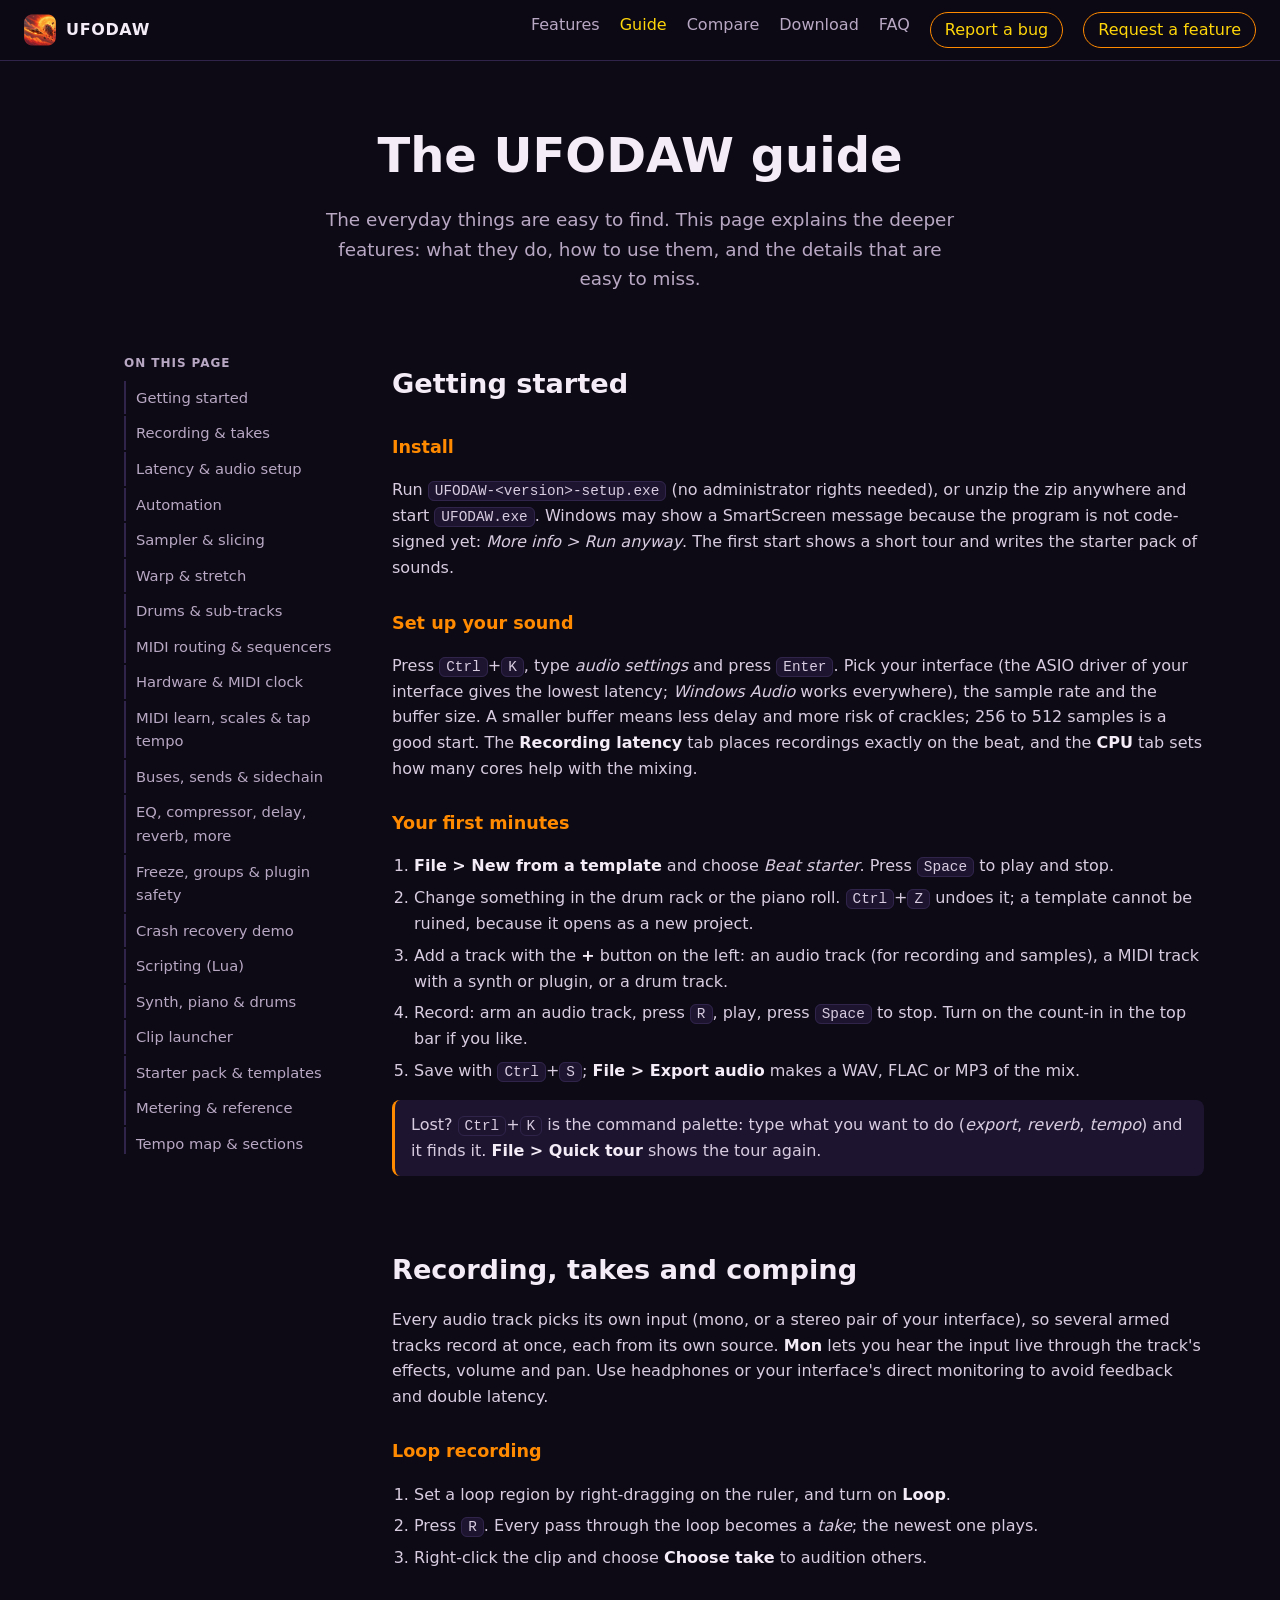
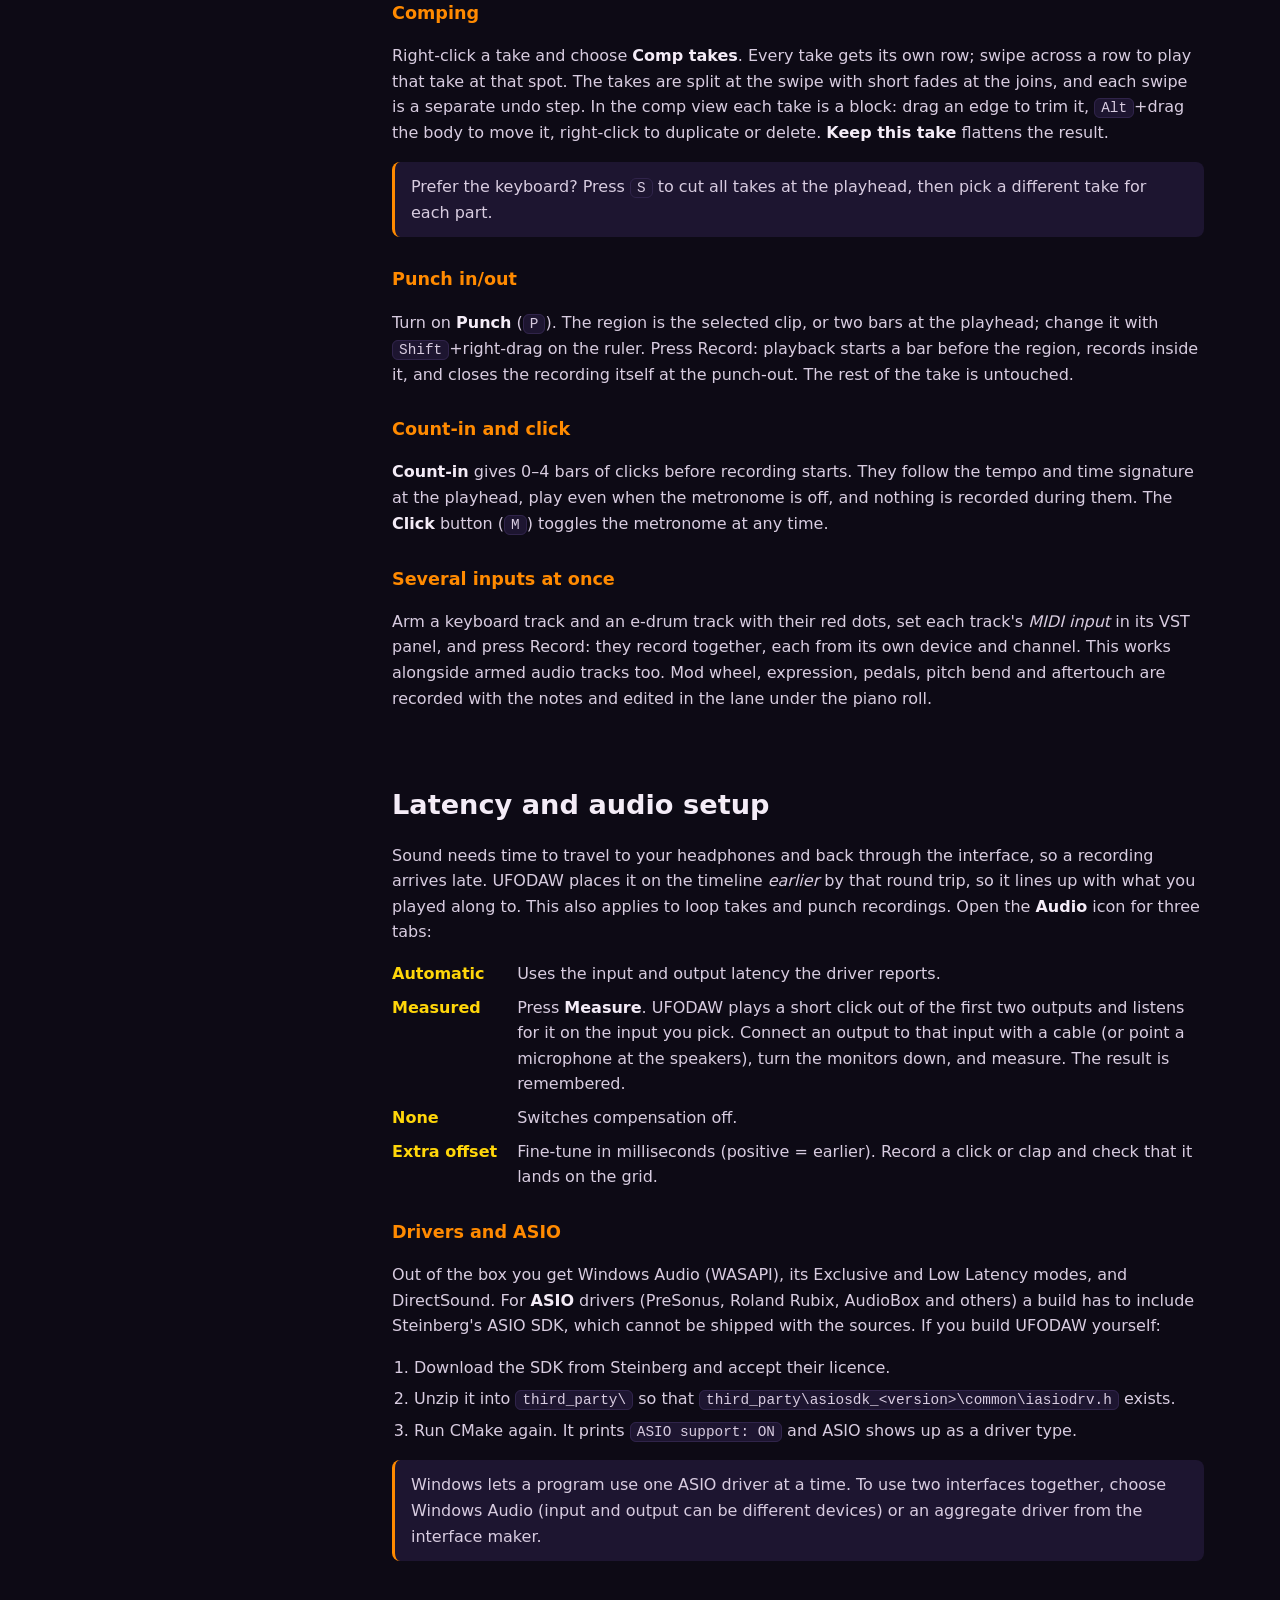
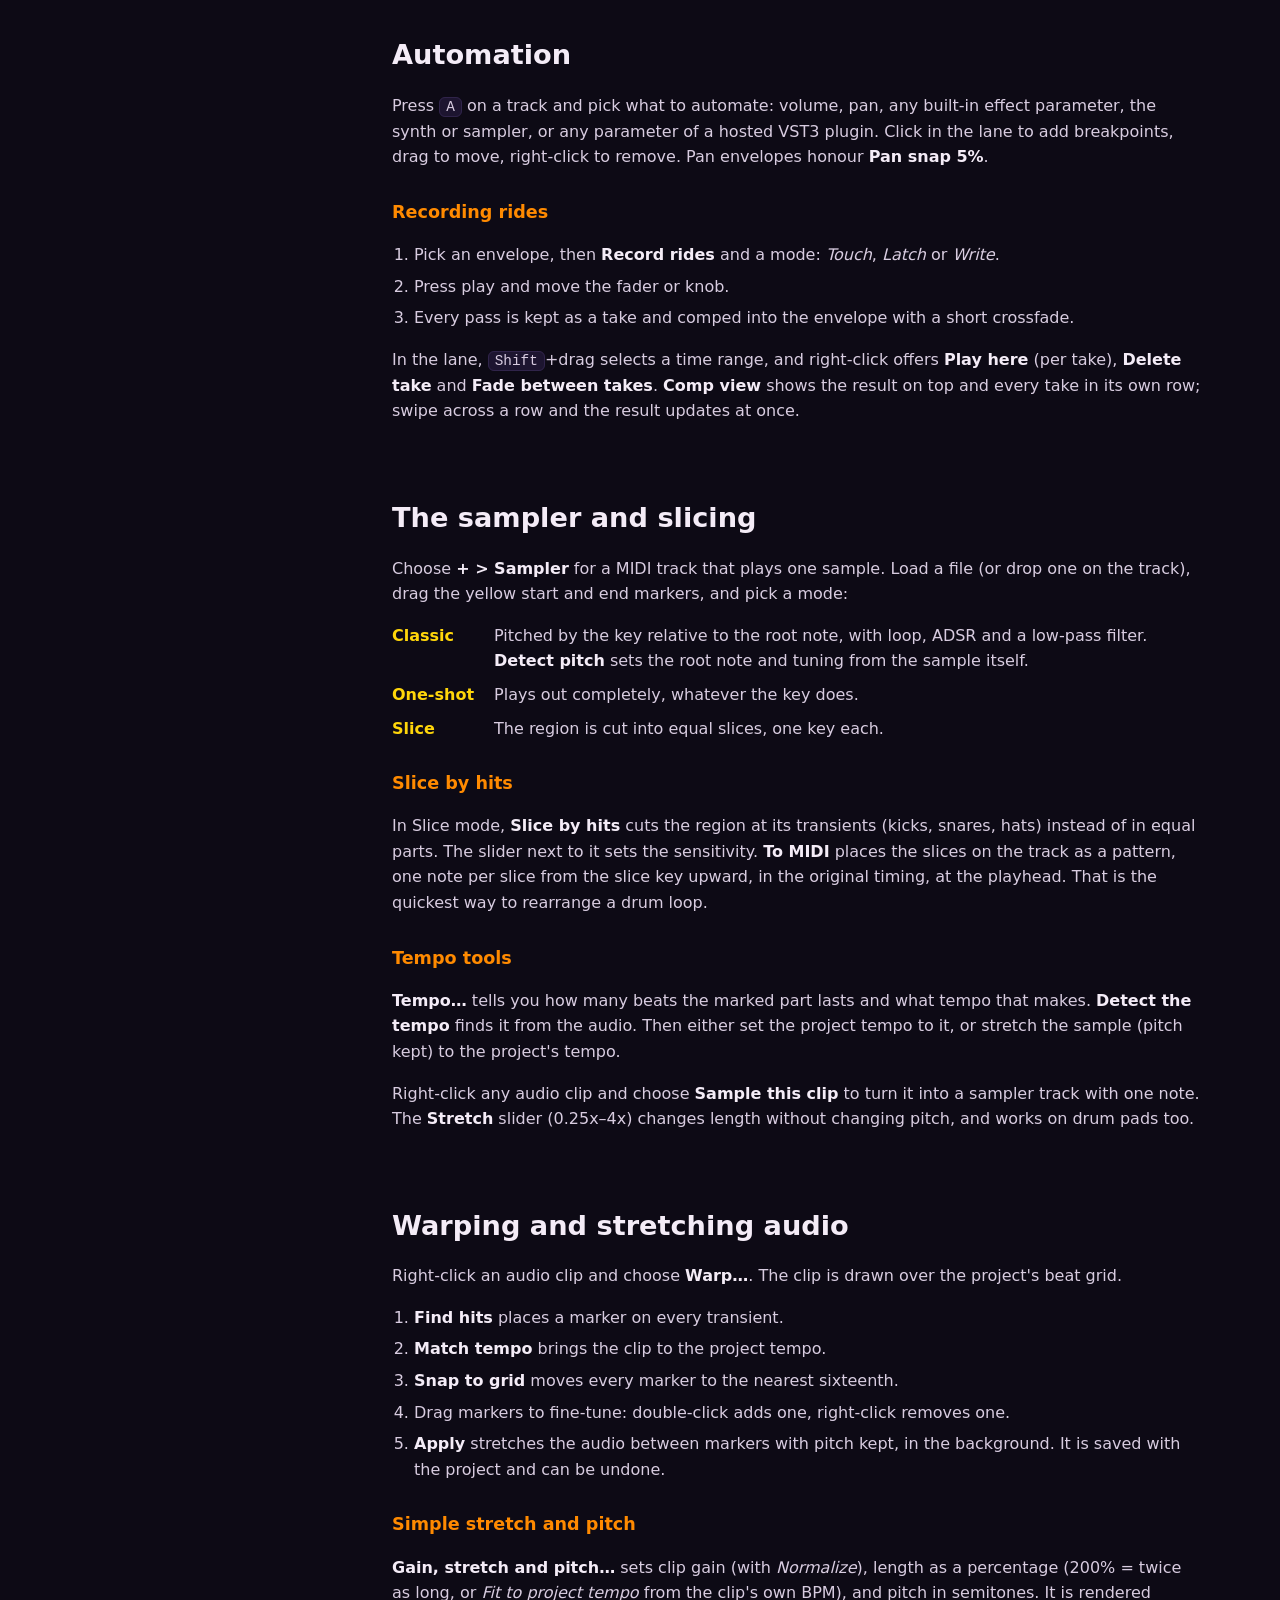
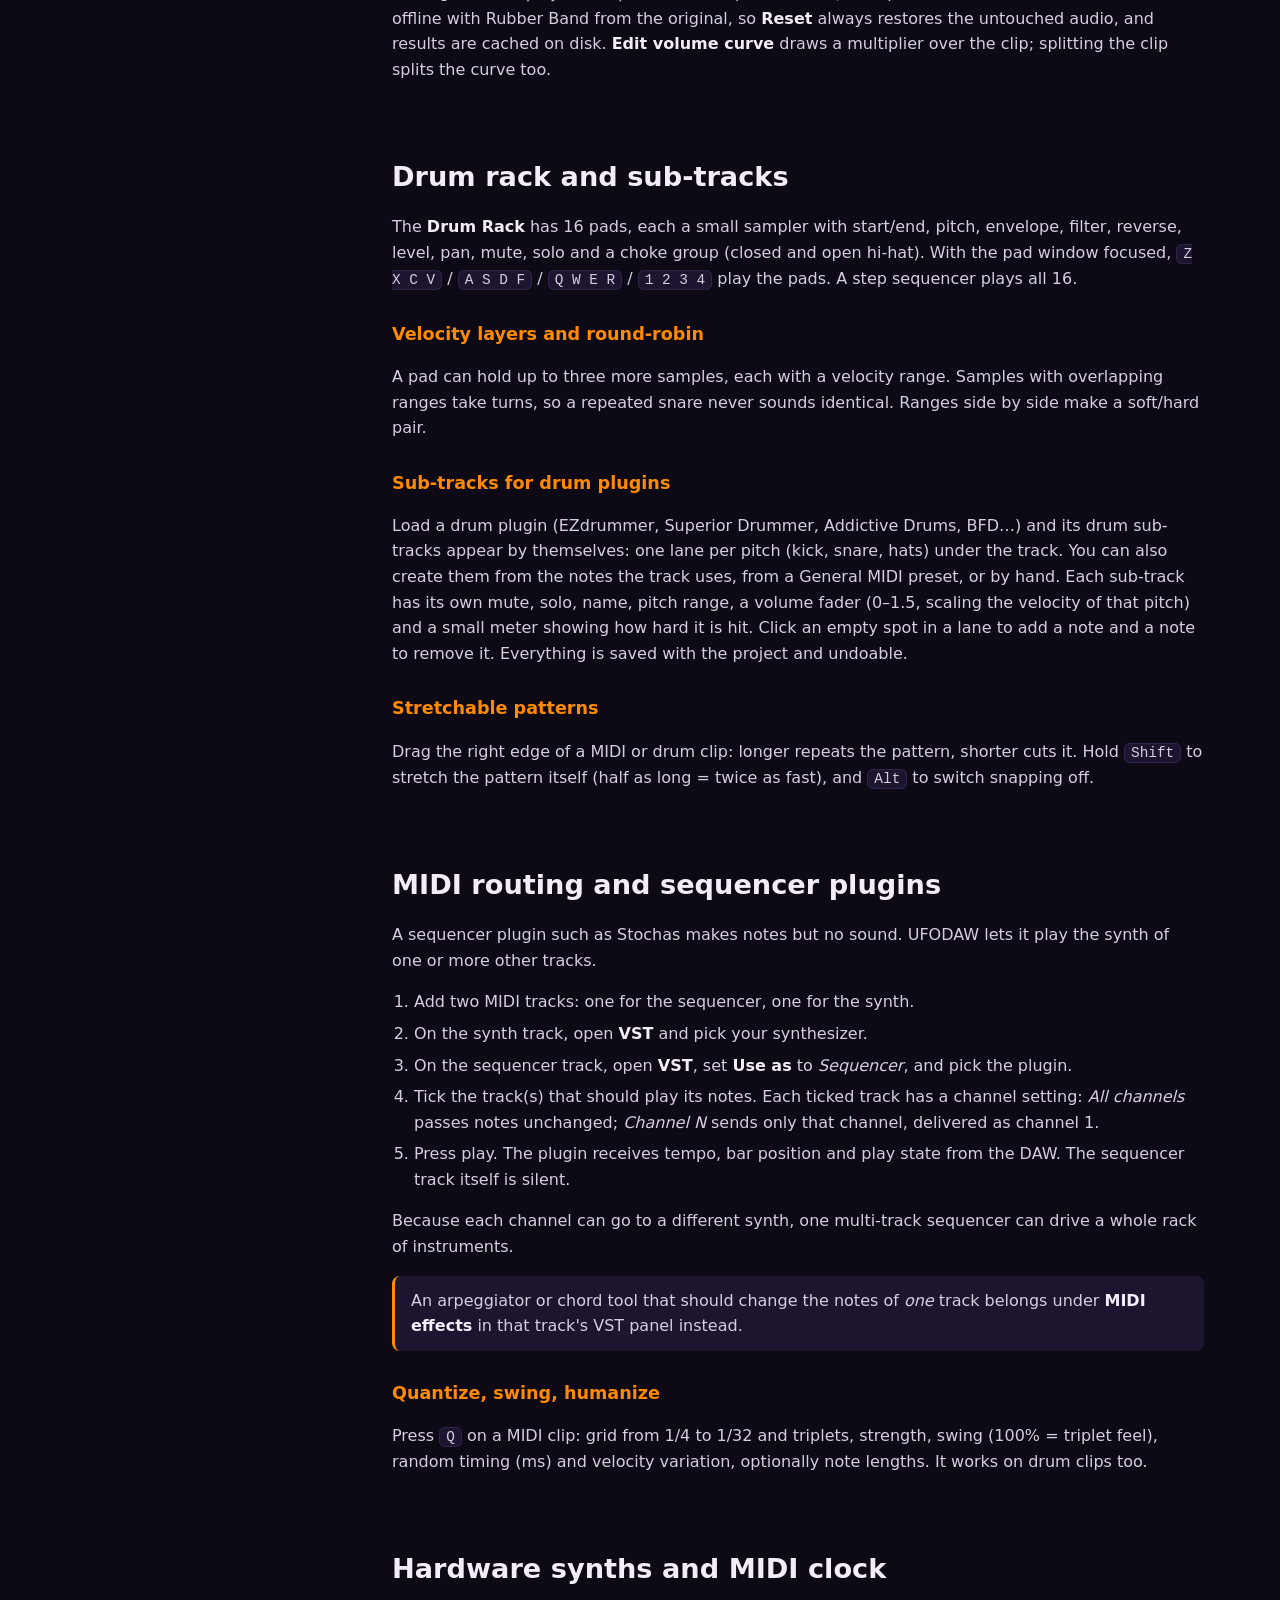
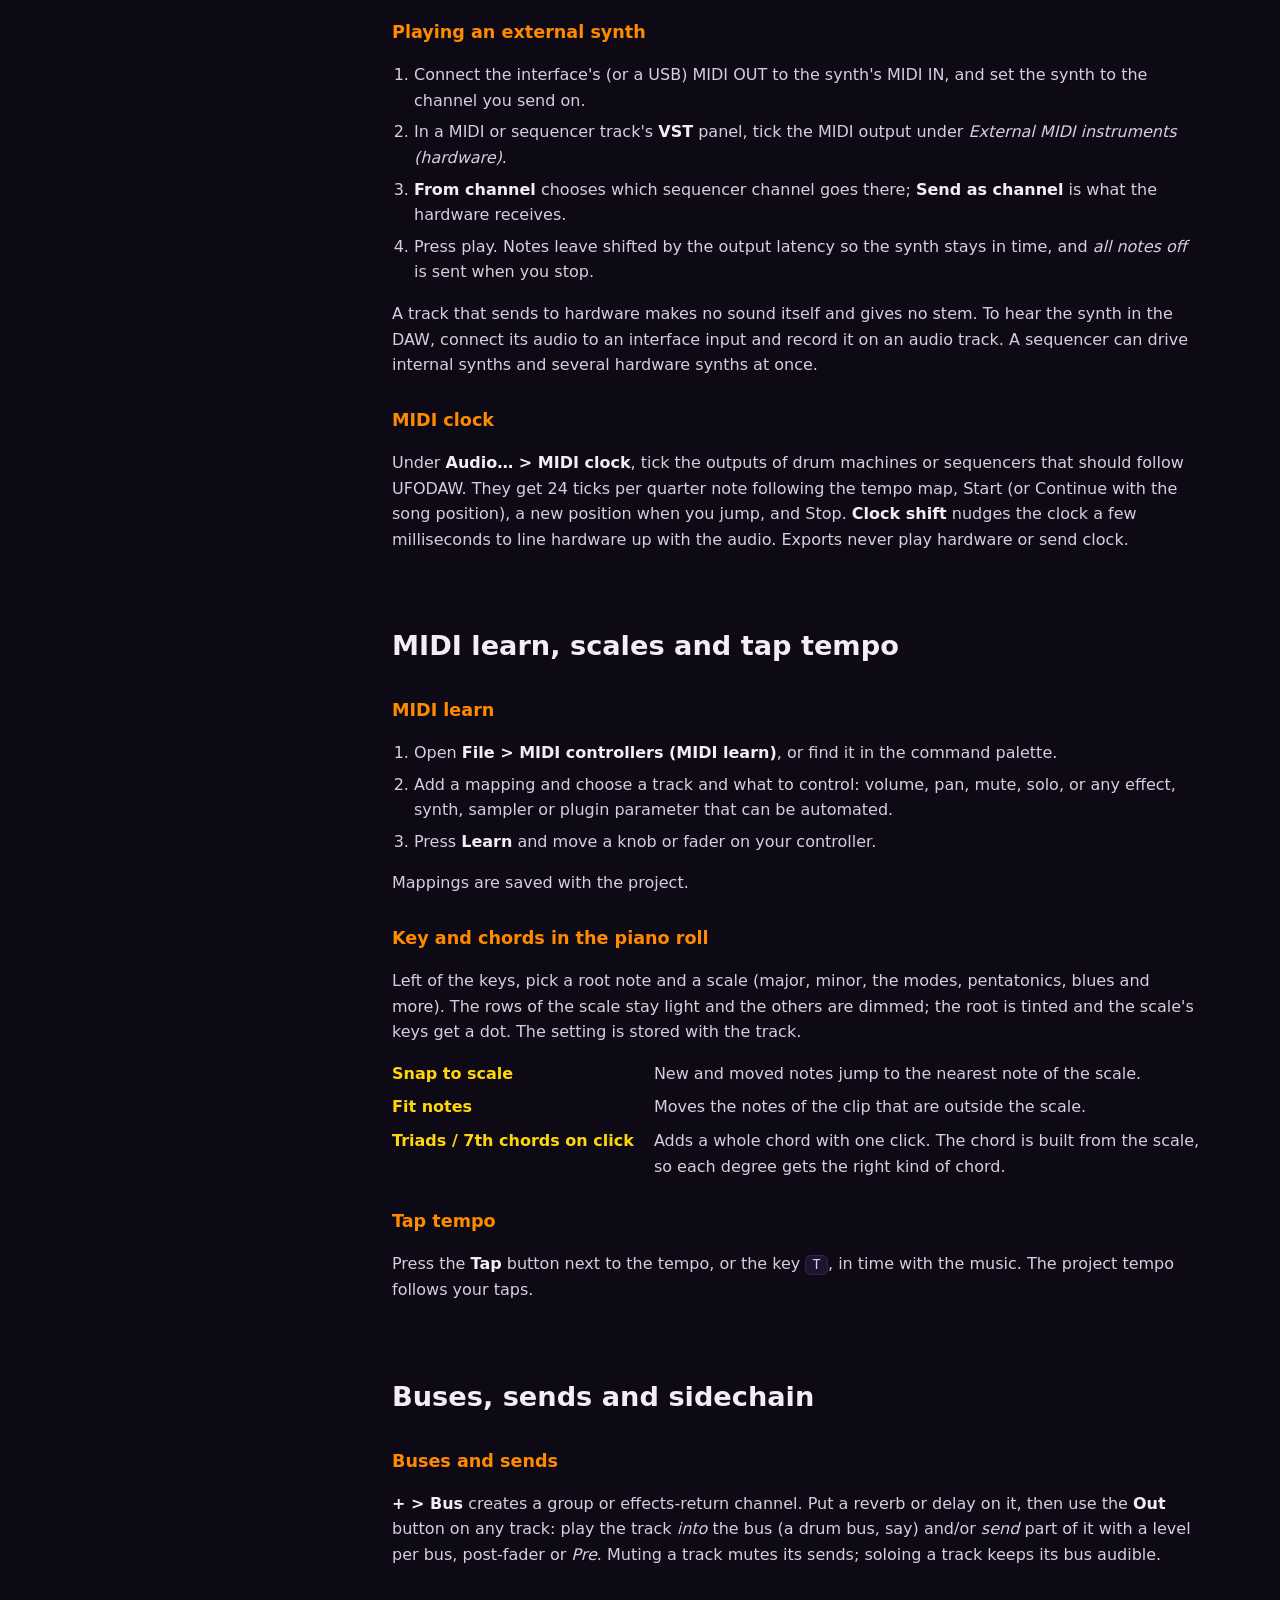
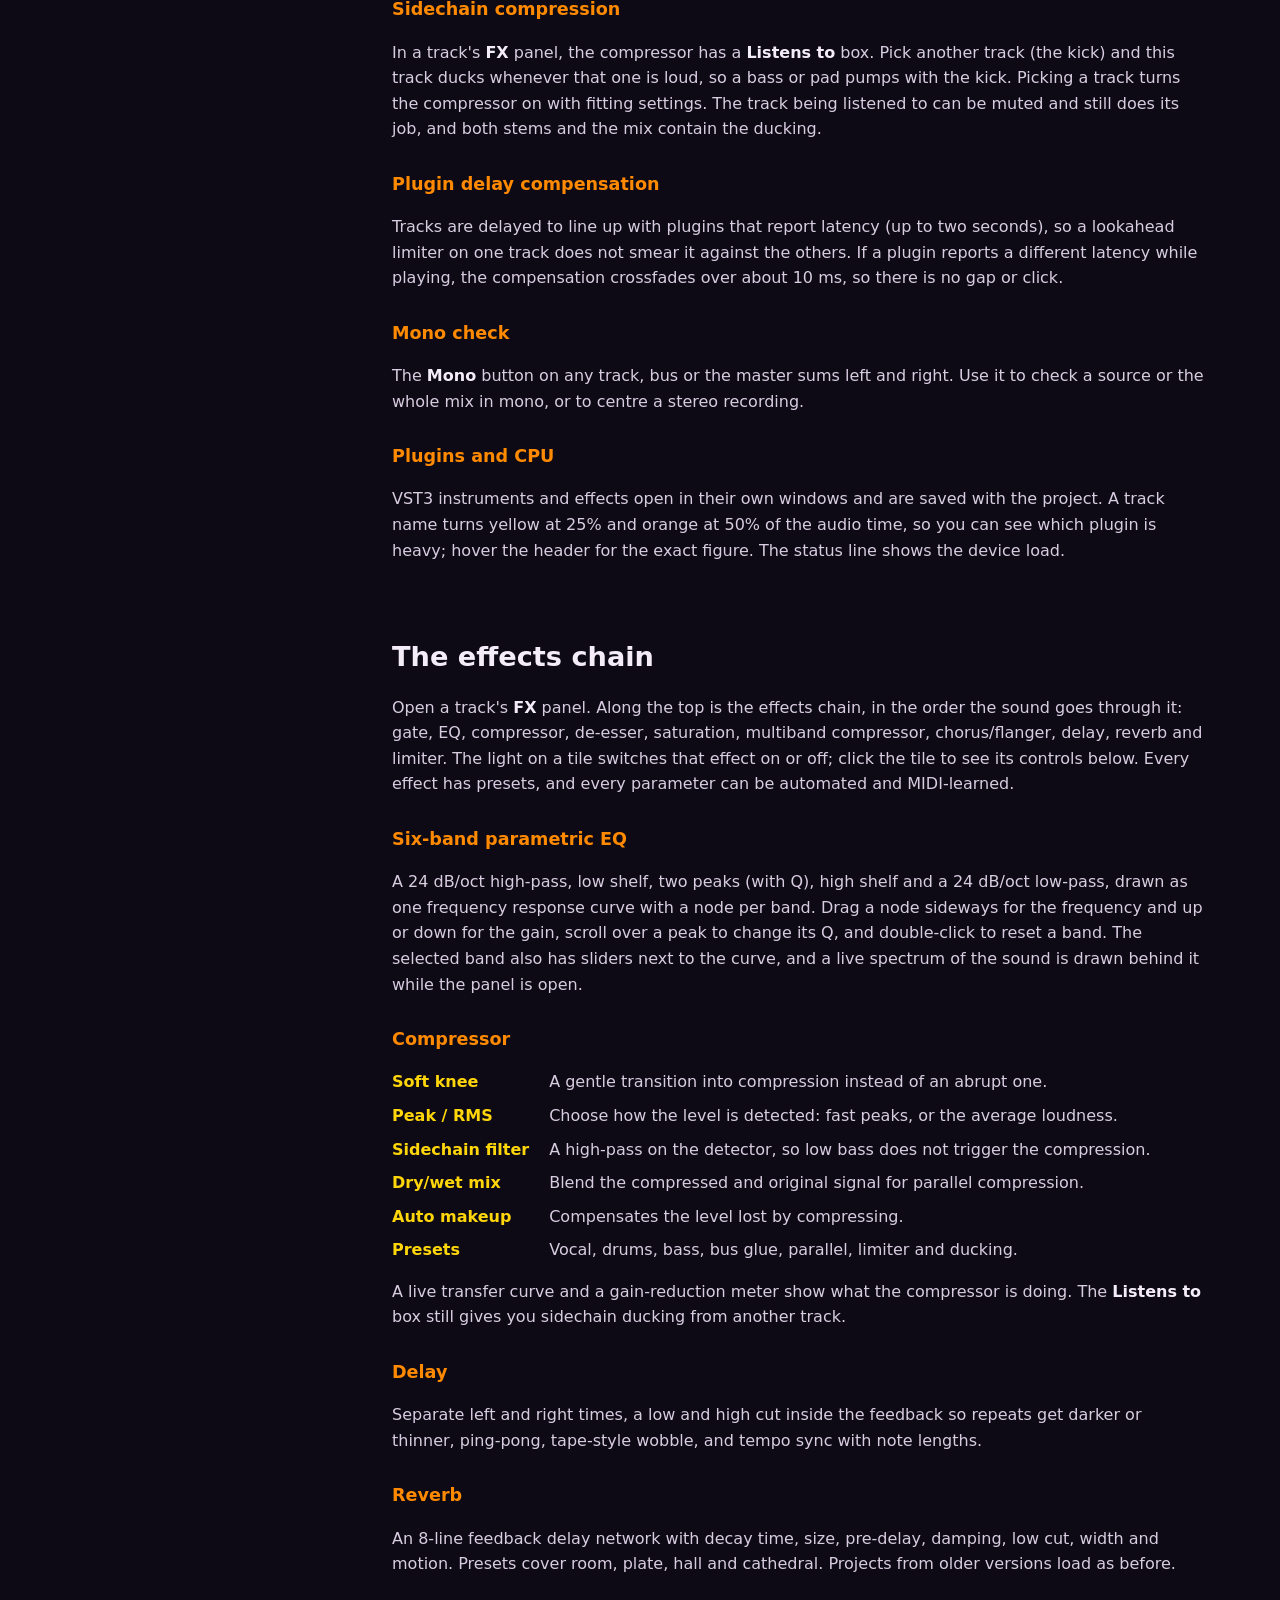
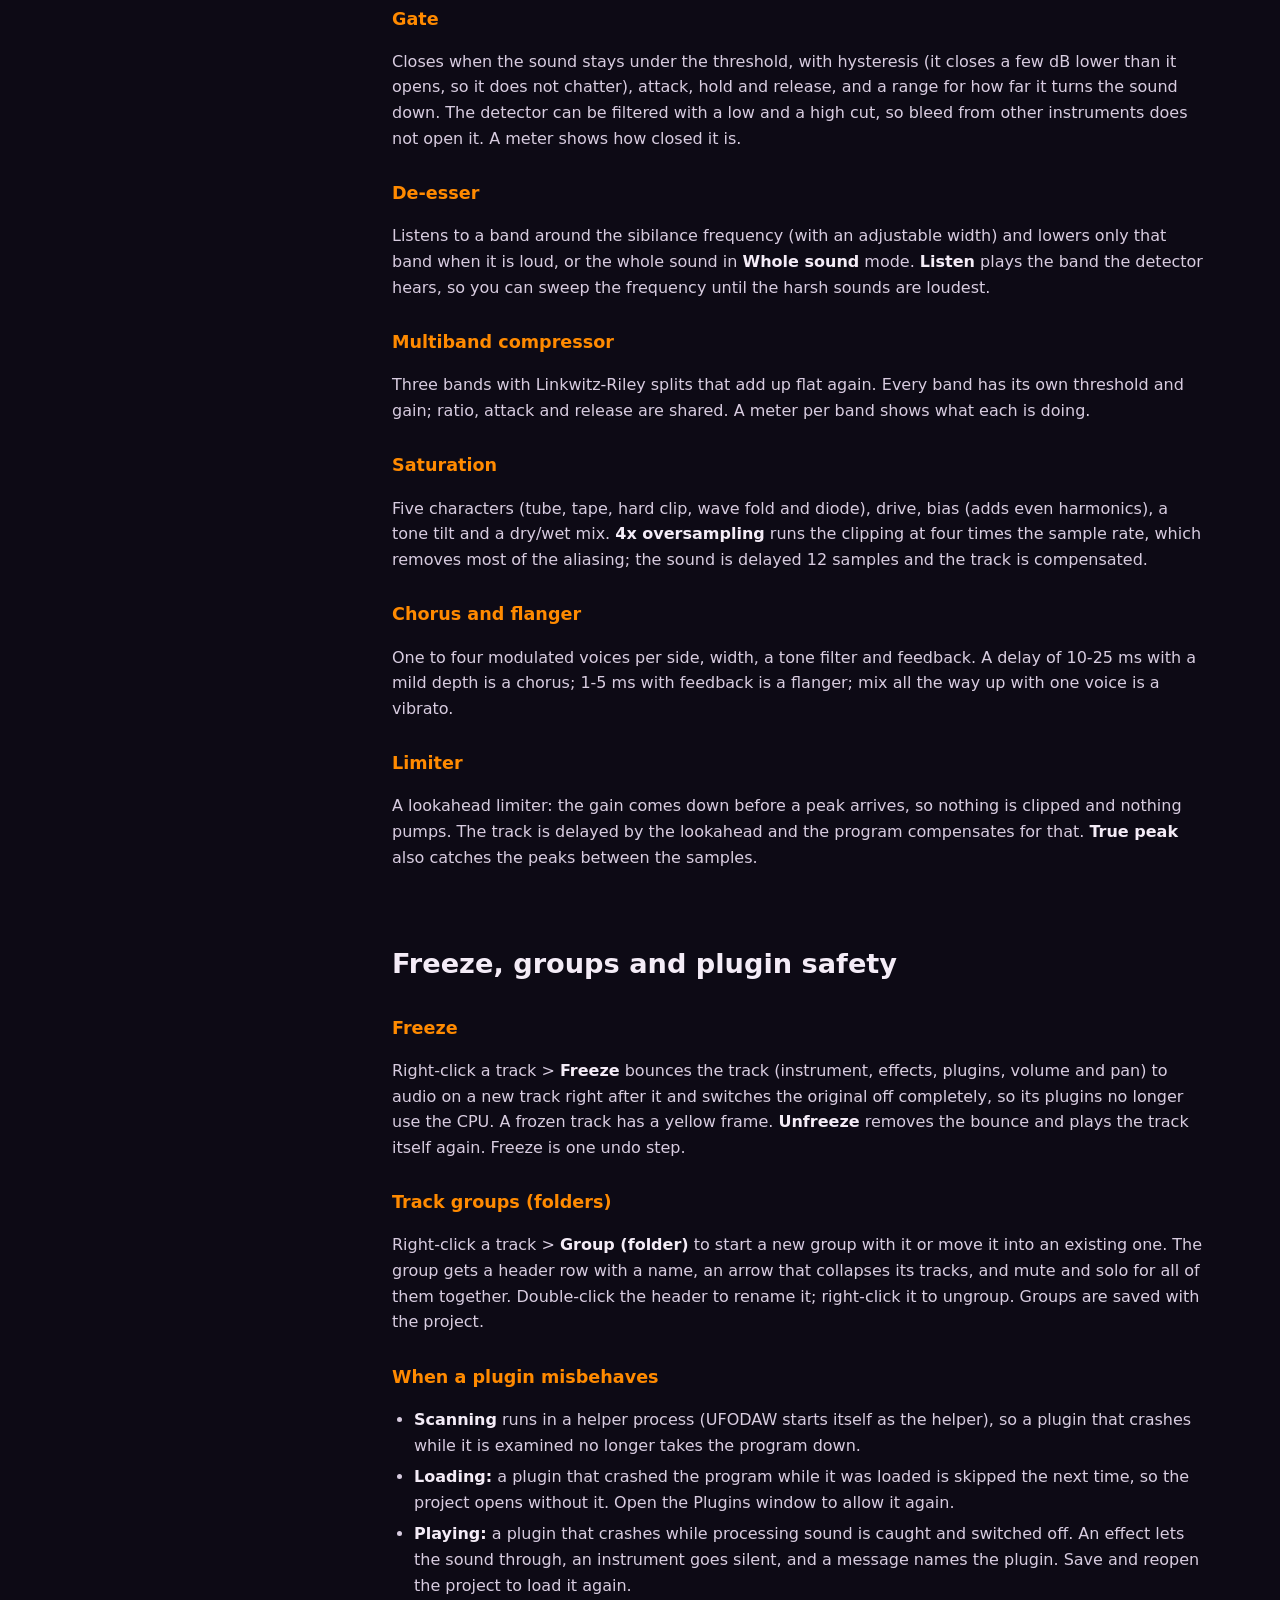
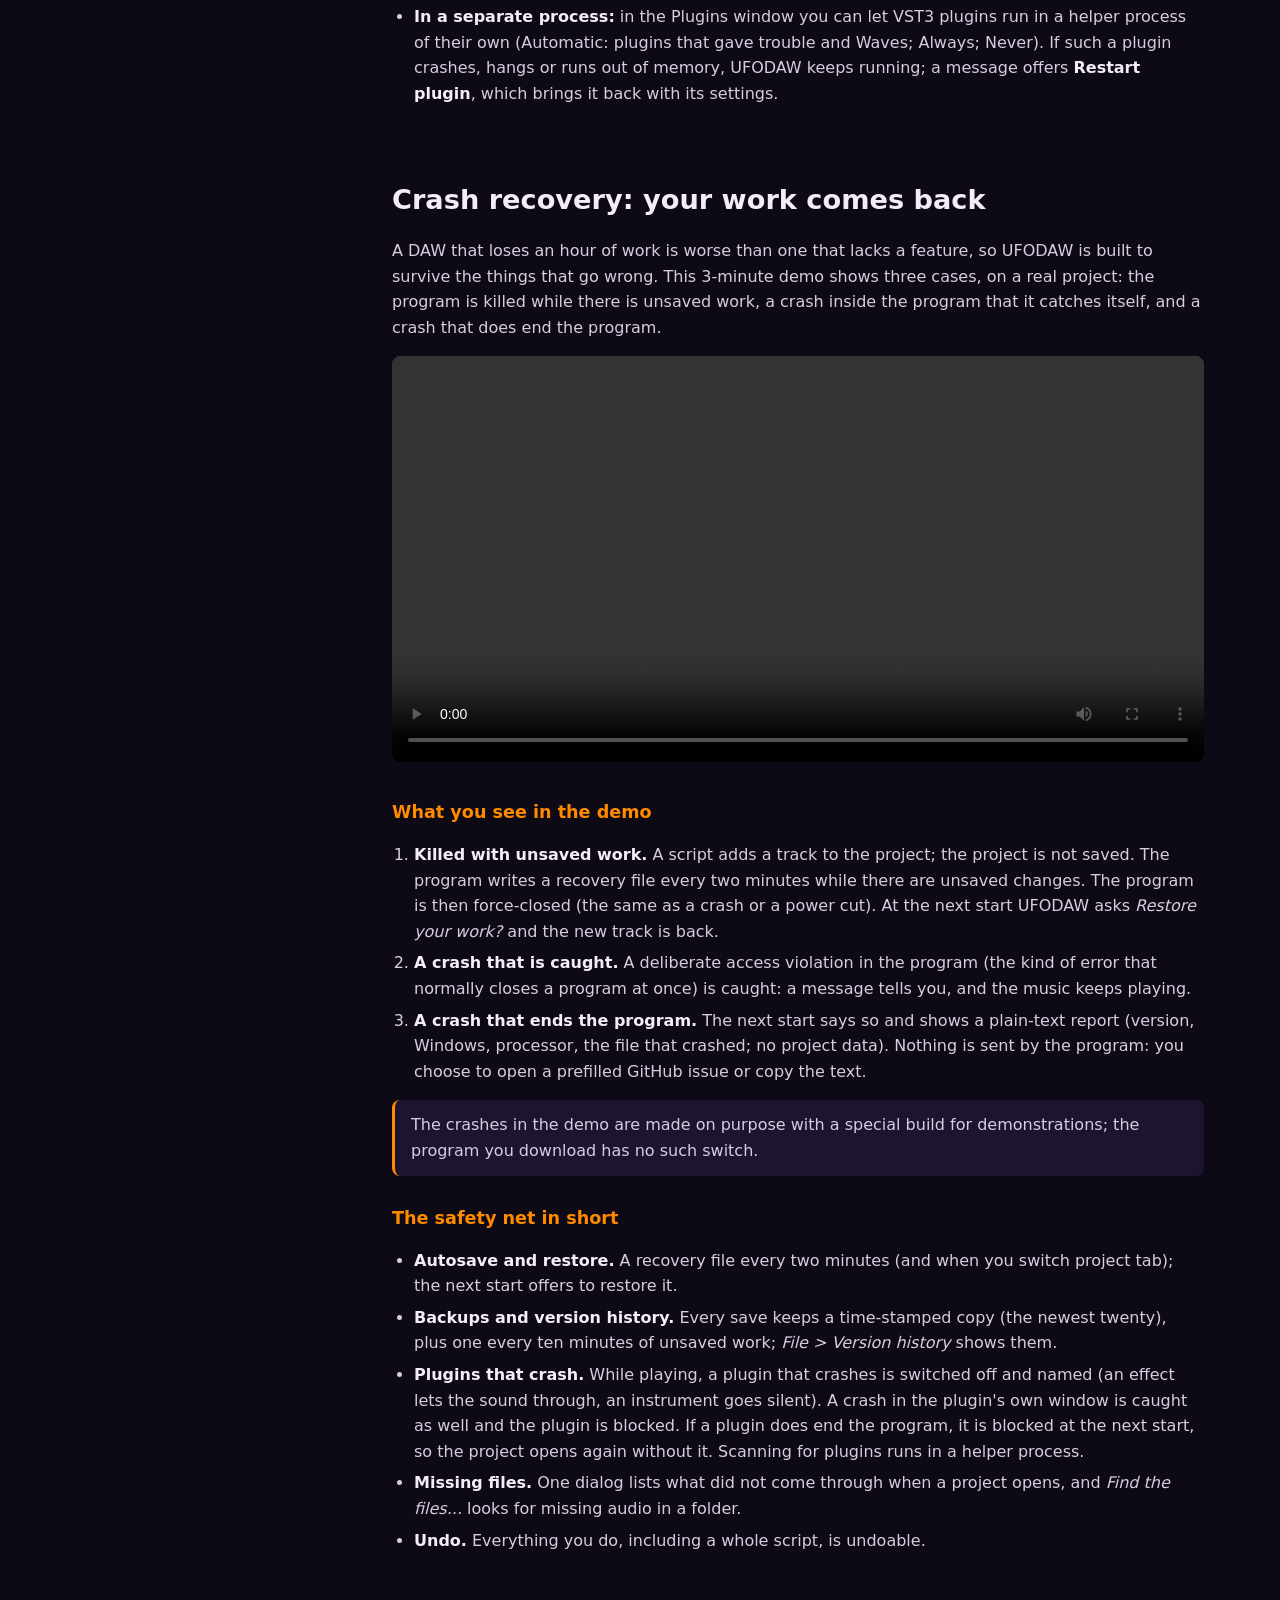
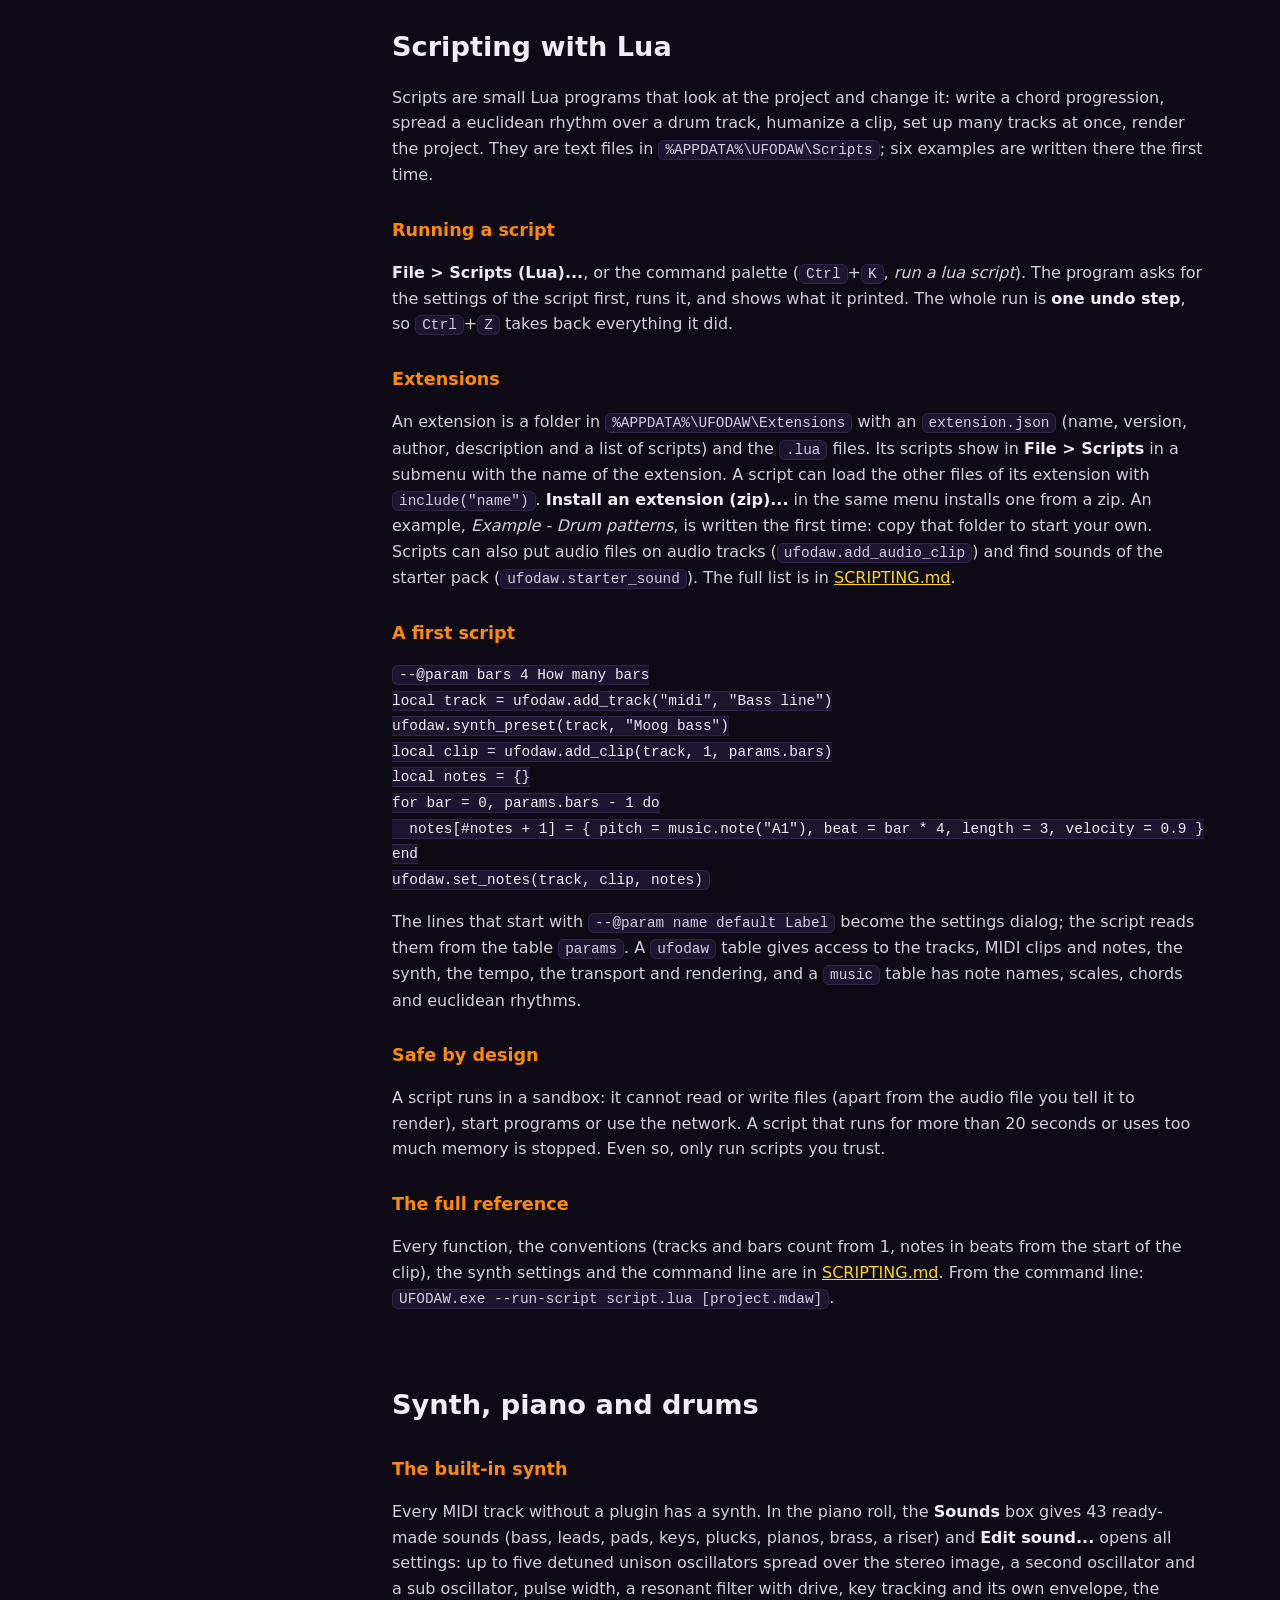
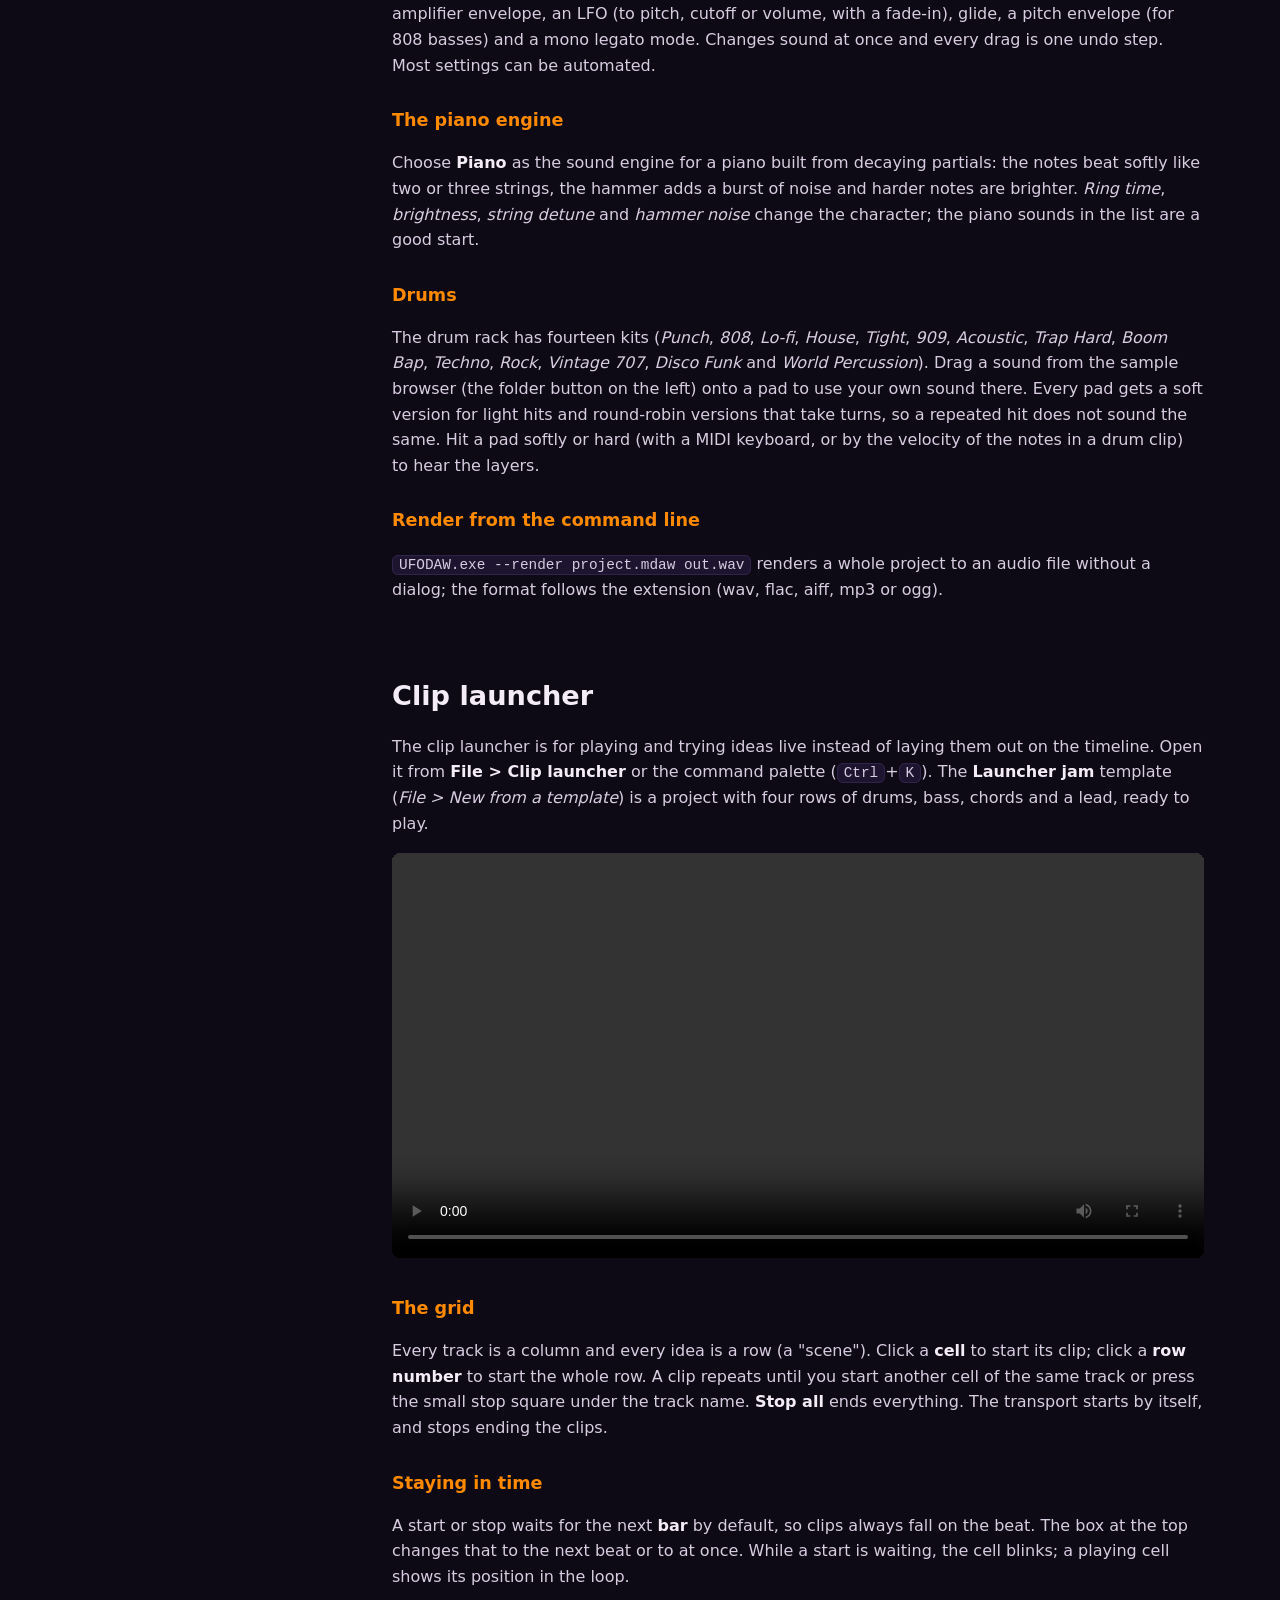
==== commit 6de87971: "UFODAW 0.9.5.1: extensions for scripts, audio files in scripts Co-Authored-By: Claude Sonnet 5.5 <no" ====
--- a/docs/guide.html
+++ b/docs/guide.html
@@ -337,6 +337,8 @@
       <p>Scripts are small Lua programs that look at the project and change it: write a chord progression, spread a euclidean rhythm over a drum track, humanize a clip, set up many tracks at once, render the project. They are text files in <code>%APPDATA%\UFODAW\Scripts</code>; six examples are written there the first time.</p>
       <h3>Running a script</h3>
       <p><b>File &gt; Scripts (Lua)...</b>, or the command palette (<kbd>Ctrl</kbd>+<kbd>K</kbd>, <i>run a lua script</i>). The program asks for the settings of the script first, runs it, and shows what it printed. The whole run is <b>one undo step</b>, so <kbd>Ctrl</kbd>+<kbd>Z</kbd> takes back everything it did.</p>
+      <h3>Extensions</h3>
+      <p>An extension is a folder in <code>%APPDATA%\UFODAW\Extensions</code> with an <code>extension.json</code> (name, version, author, description and a list of scripts) and the <code>.lua</code> files. Its scripts show in <b>File &gt; Scripts</b> in a submenu with the name of the extension. A script can load the other files of its extension with <code>include("name")</code>. <b>Install an extension (zip)...</b> in the same menu installs one from a zip. An example, <i>Example - Drum patterns</i>, is written the first time: copy that folder to start your own. Scripts can also put audio files on audio tracks (<code>ufodaw.add_audio_clip</code>) and find sounds of the starter pack (<code>ufodaw.starter_sound</code>). The full list is in <a href="https://github.com/Thulehunter/ufodaw/blob/main/SCRIPTING.md">SCRIPTING.md</a>.</p>
       <h3>A first script</h3>
       <pre><code>--@param bars 4 How many bars
 local track = ufodaw.add_track("midi", "Bass line")
@@ -528,7 +530,7 @@
   ["fr-nav", "fr-link"].forEach(function (id) {
     var a = document.getElementById(id); a.href = fr; a.target = "_blank"; a.rel = "noopener";
   });
-  var VERSION = "0.9.5";   // (update with every release)
+  var VERSION = "0.9.5.1";   // (update with every release)
   var body = "**What happened?**\n\n\n**What did you expect?**\n\n\n**How can it be repeated?**\n1. \n2. \n3. \n\n**Version:** UFODAW " + VERSION + "\n**Windows version:**\n**Audio device and driver (ASIO / WASAPI):**\n**Plugins involved (name, maker):**\n";
   var bug = REPO + "/issues/new?labels=bug&title=" + encodeURIComponent("Bug: ") + "&body=" + encodeURIComponent(body);
   ["bug-nav", "bug-link"].forEach(function (id) {
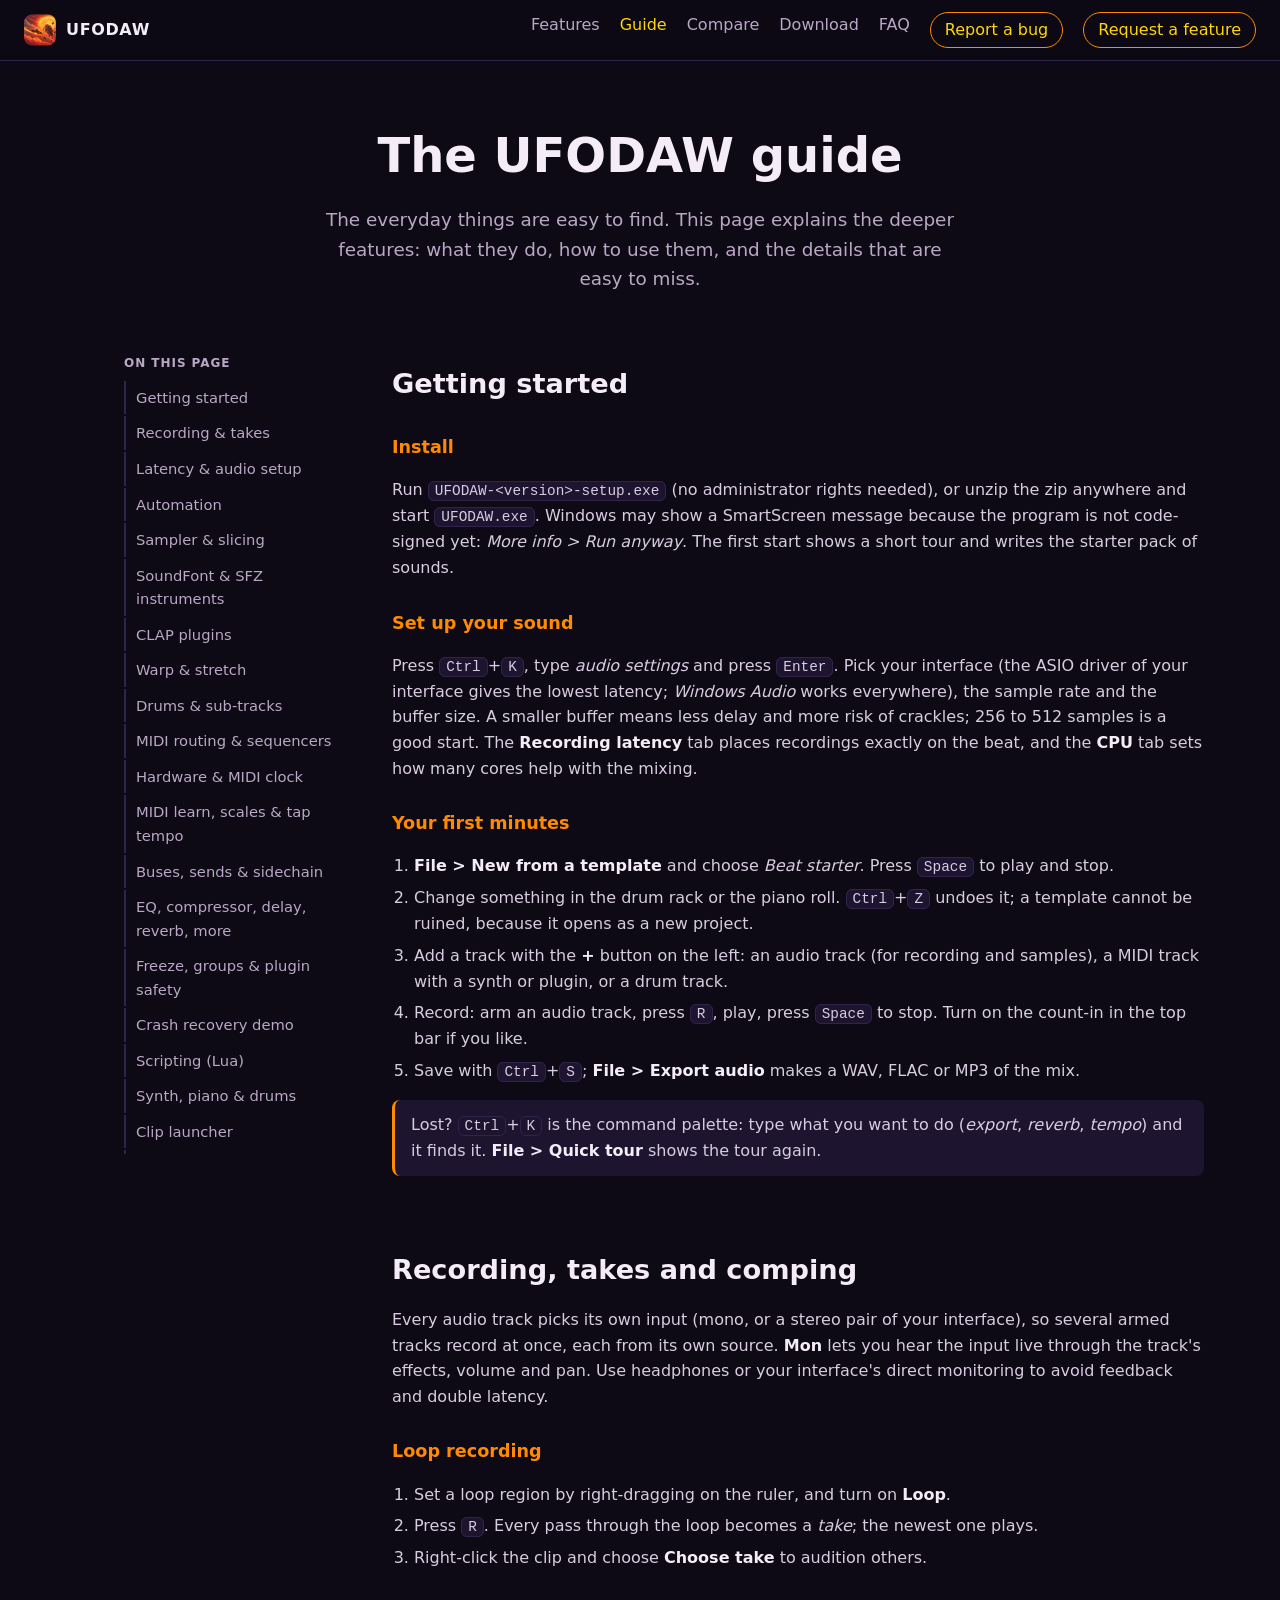
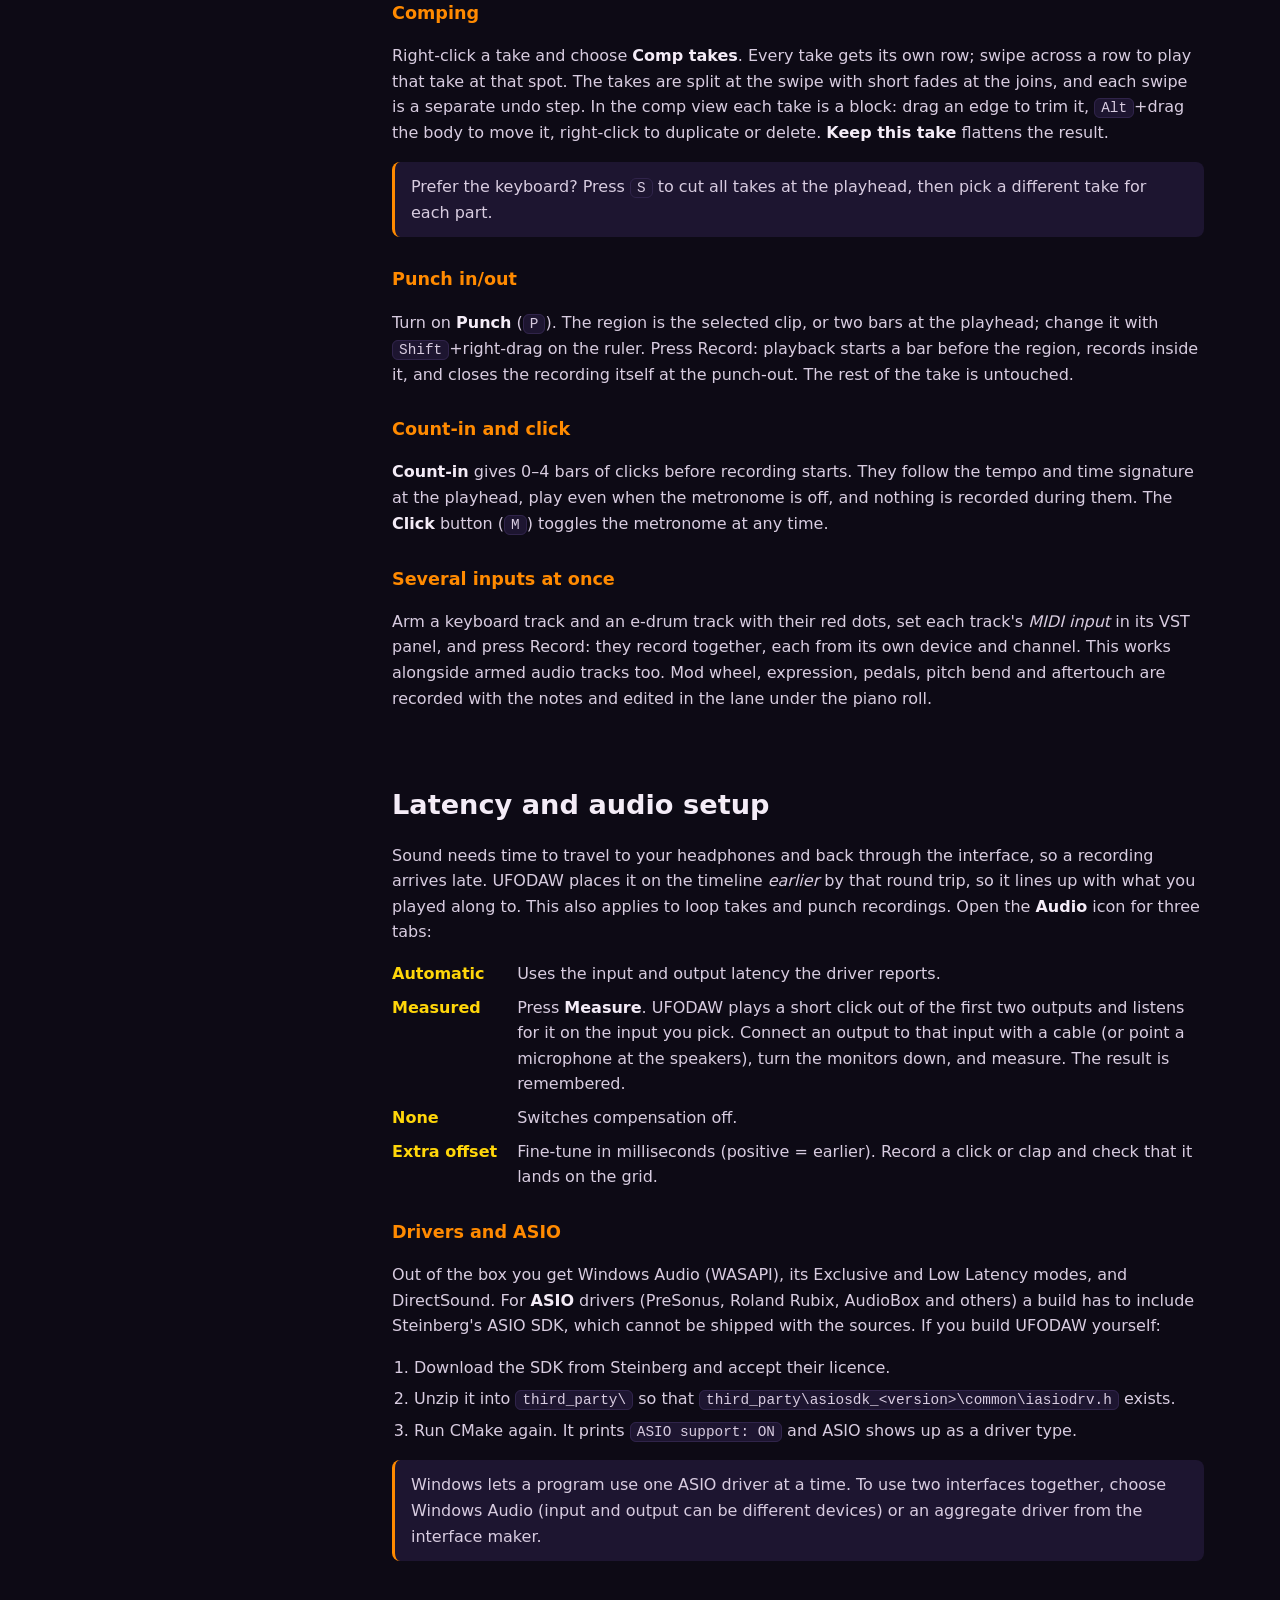
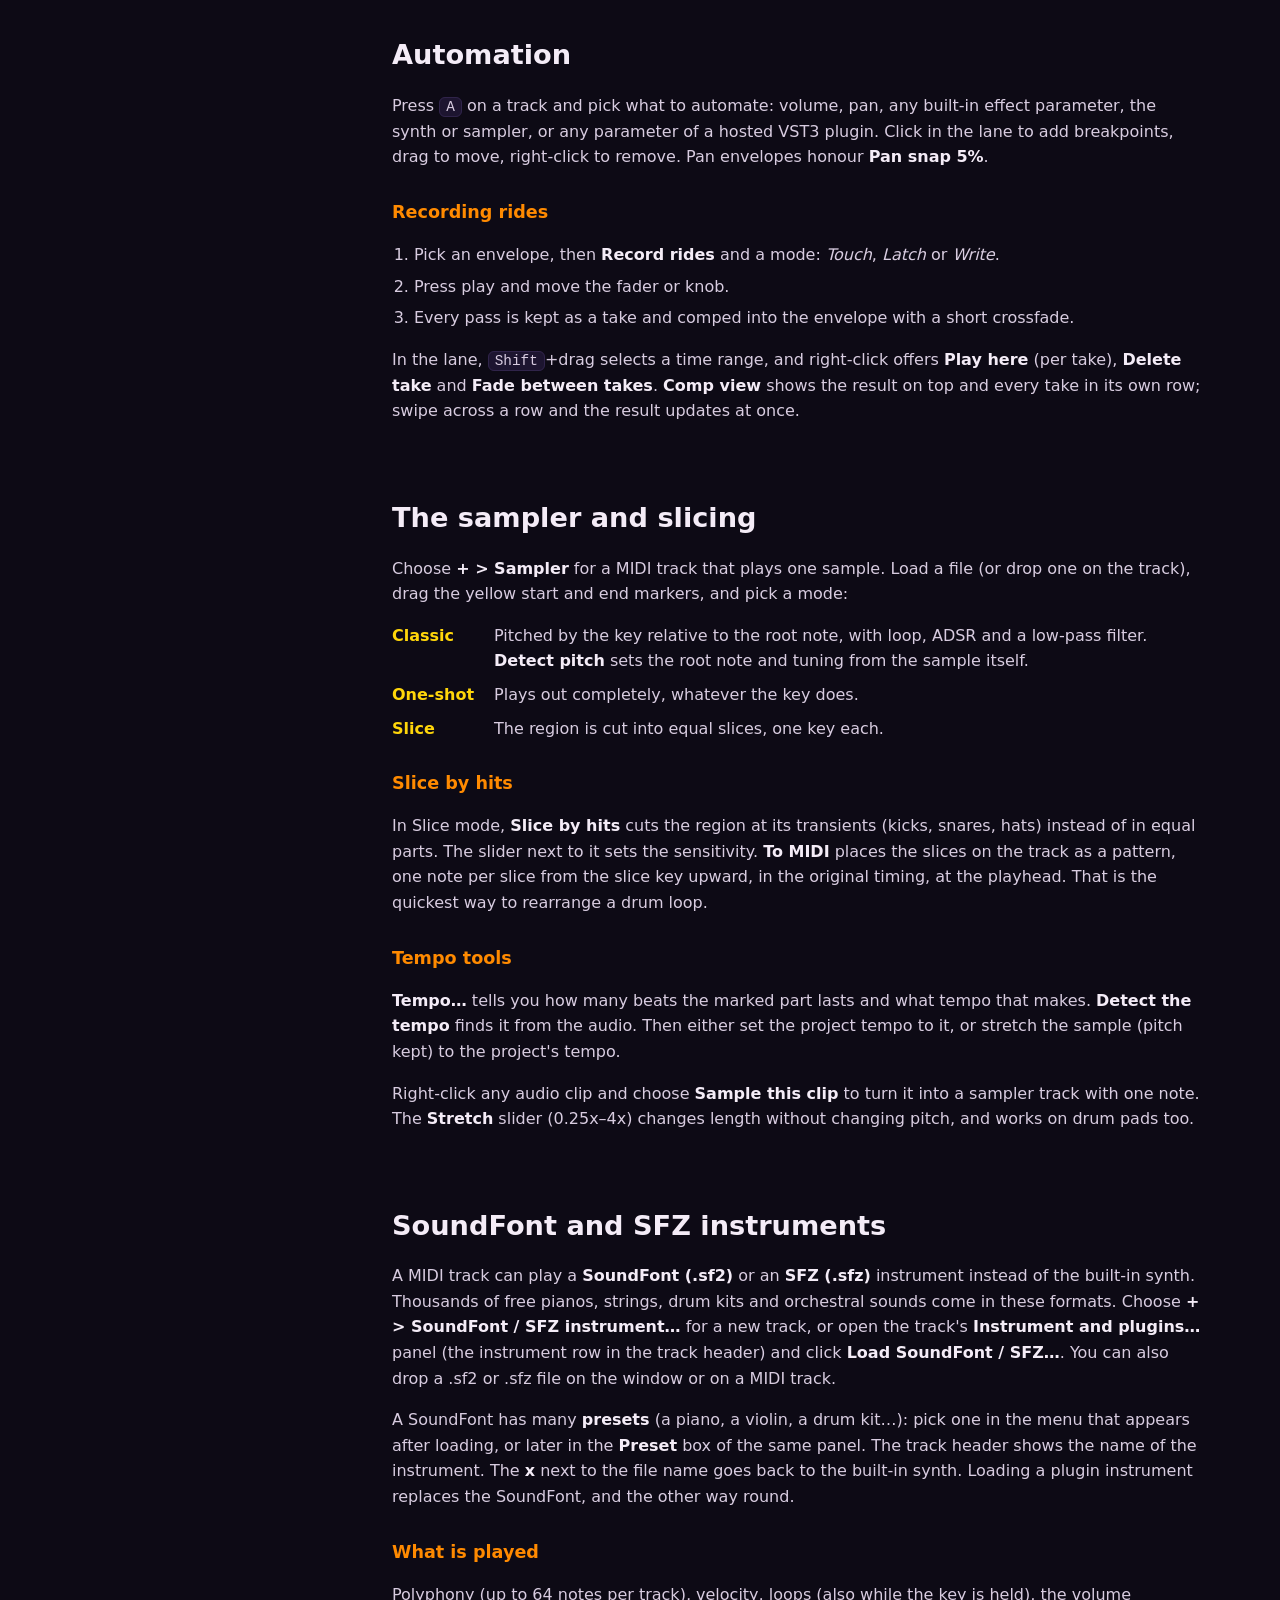
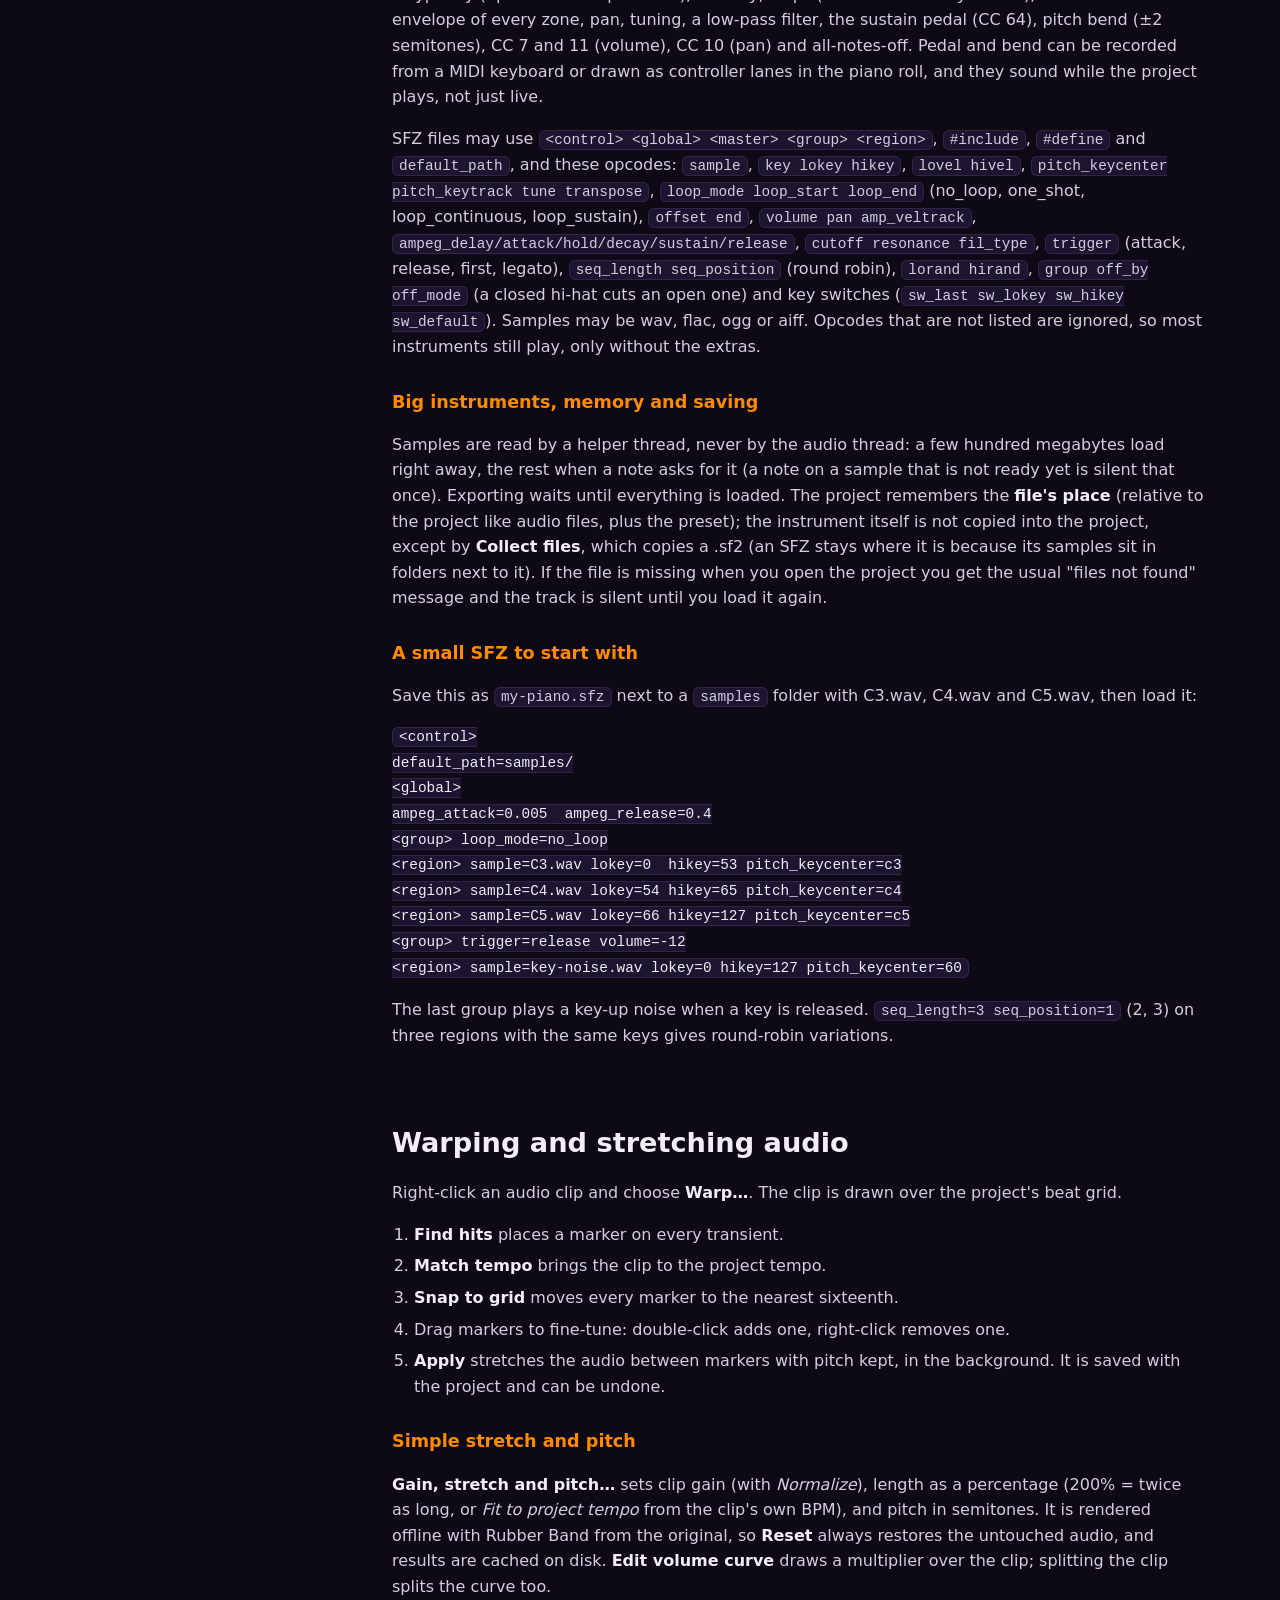
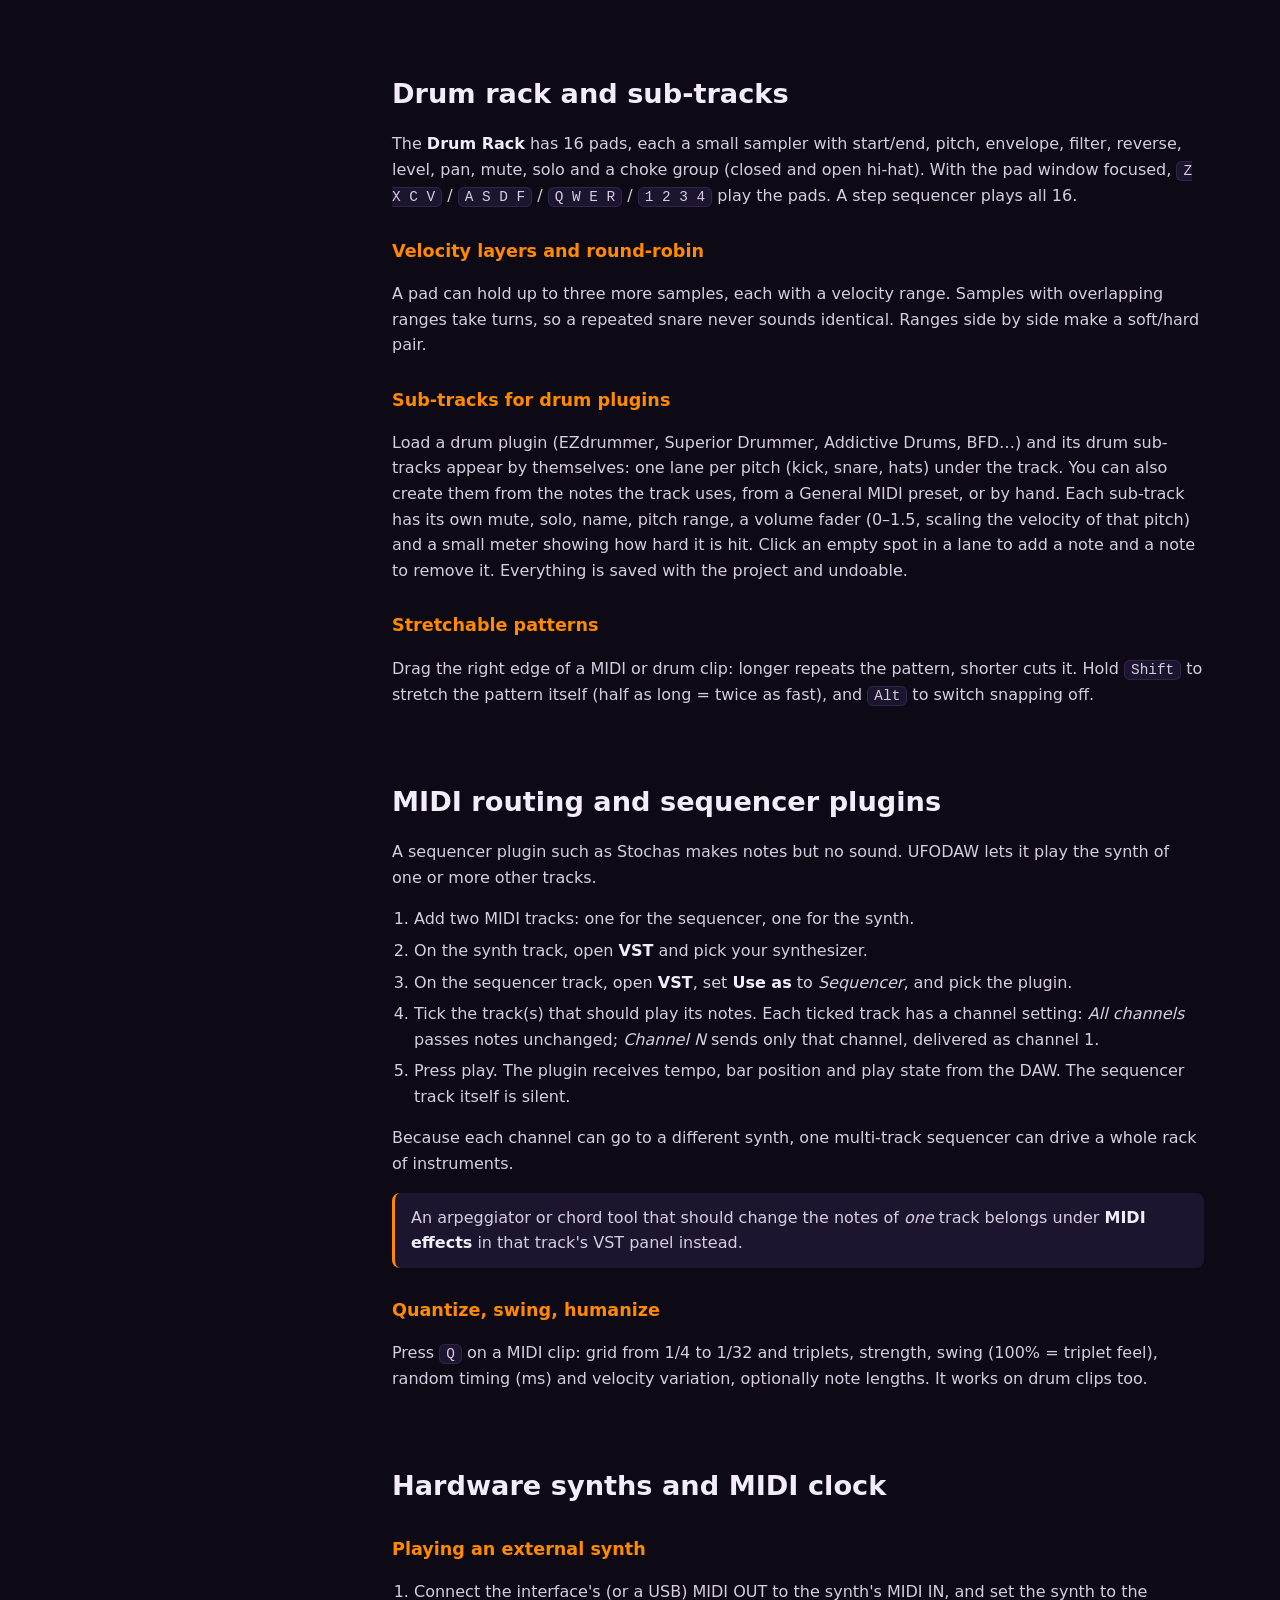
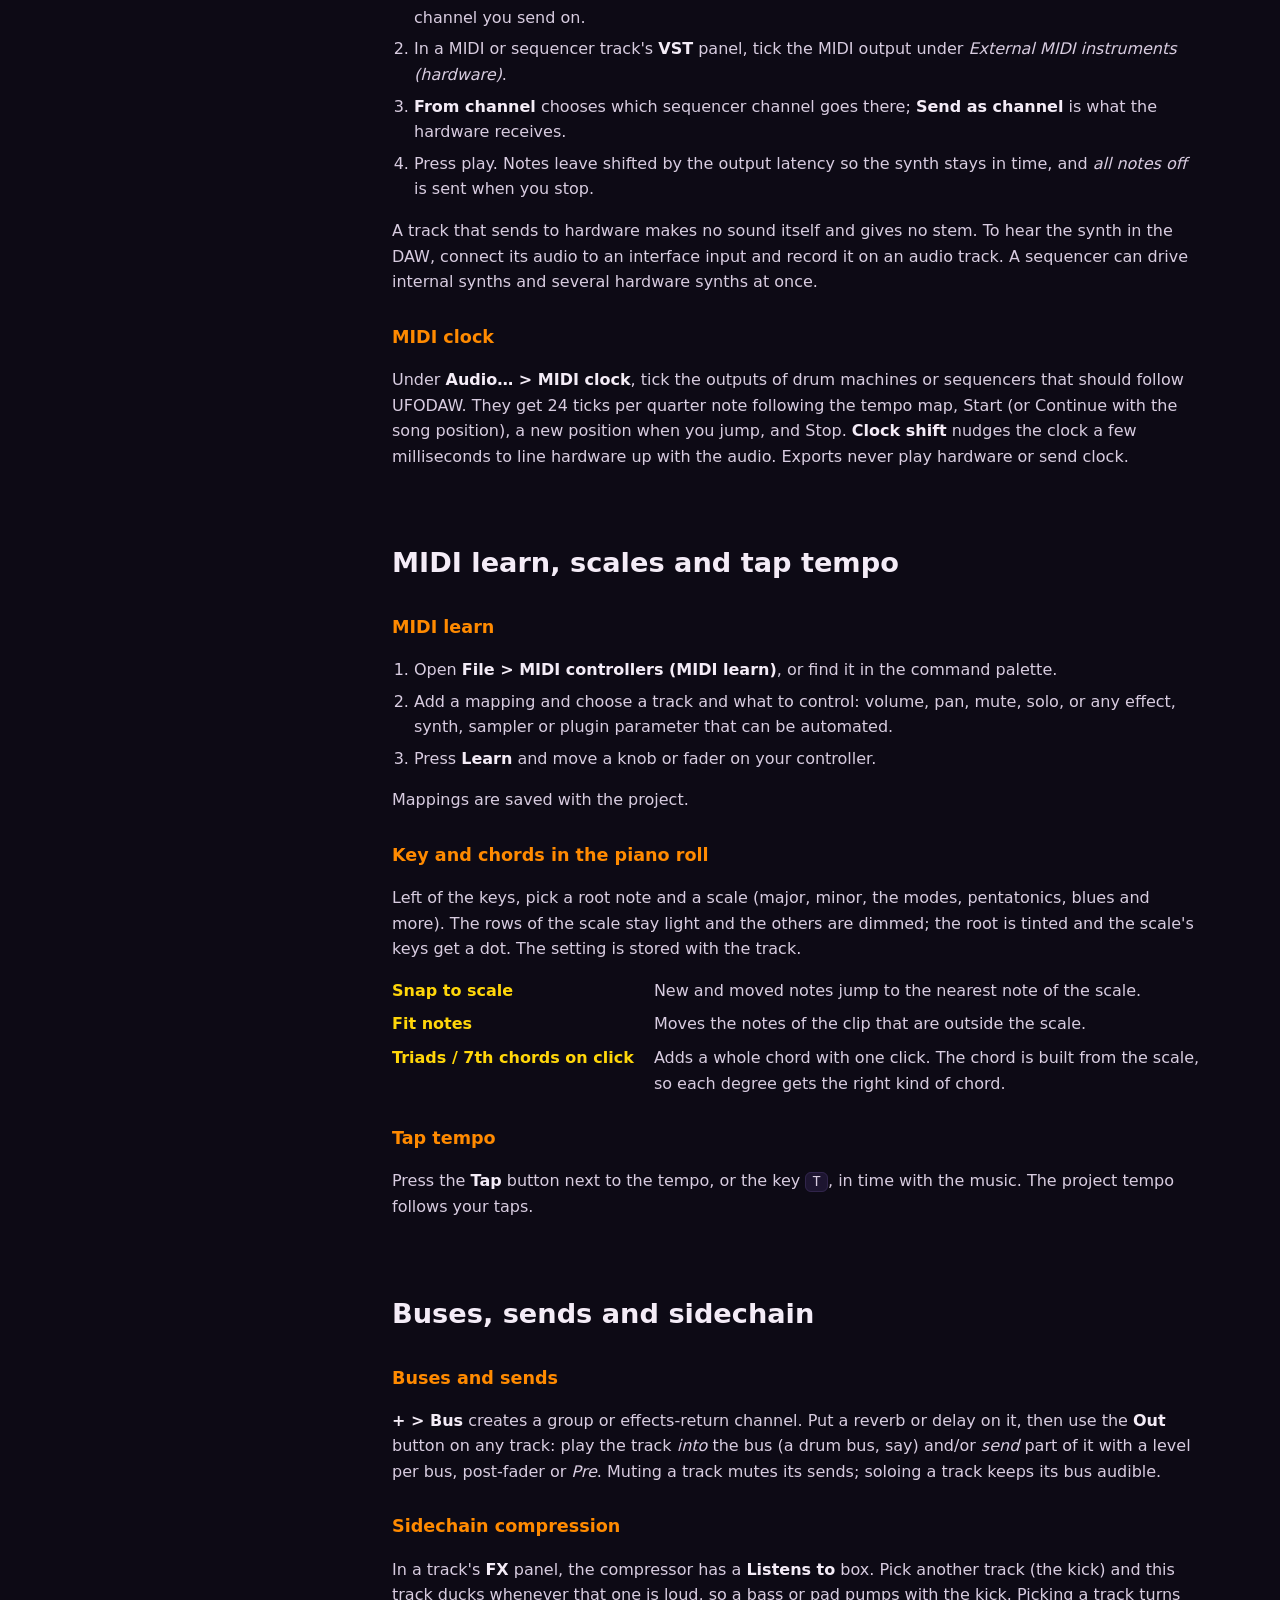
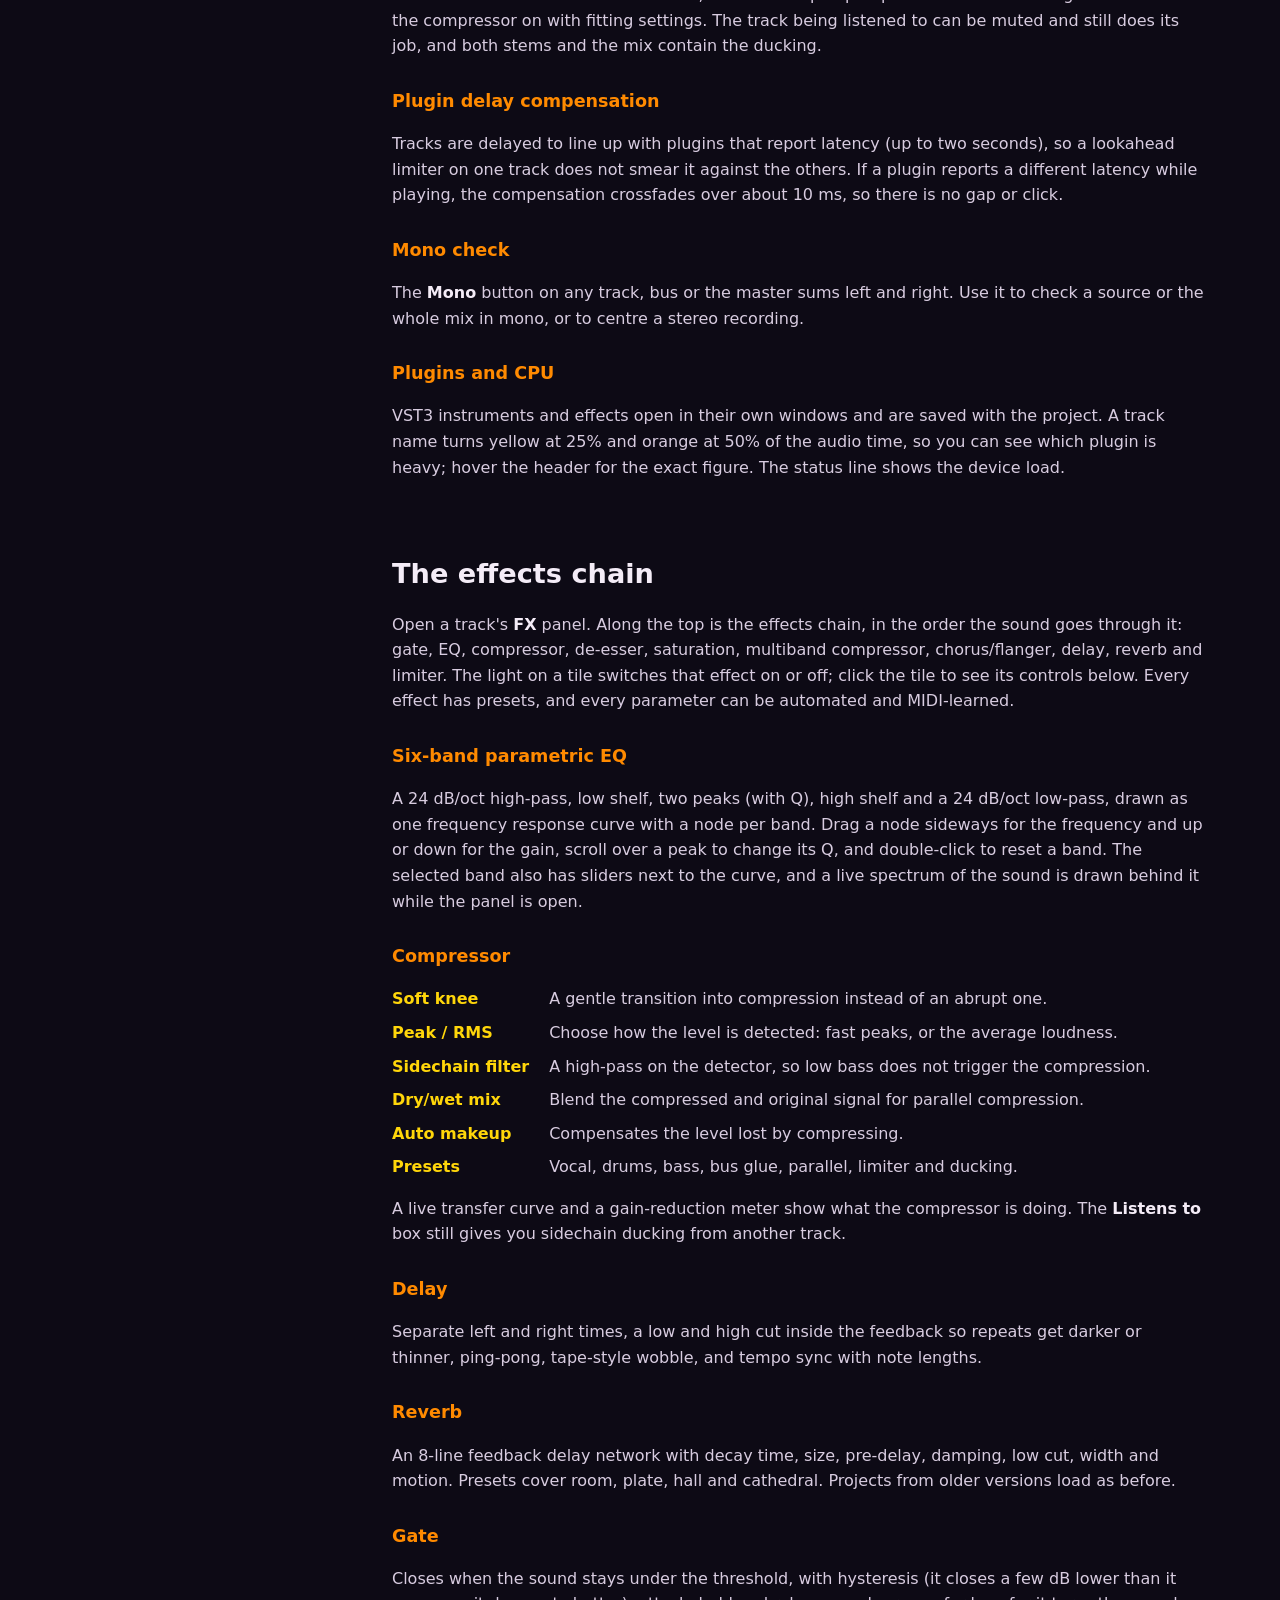
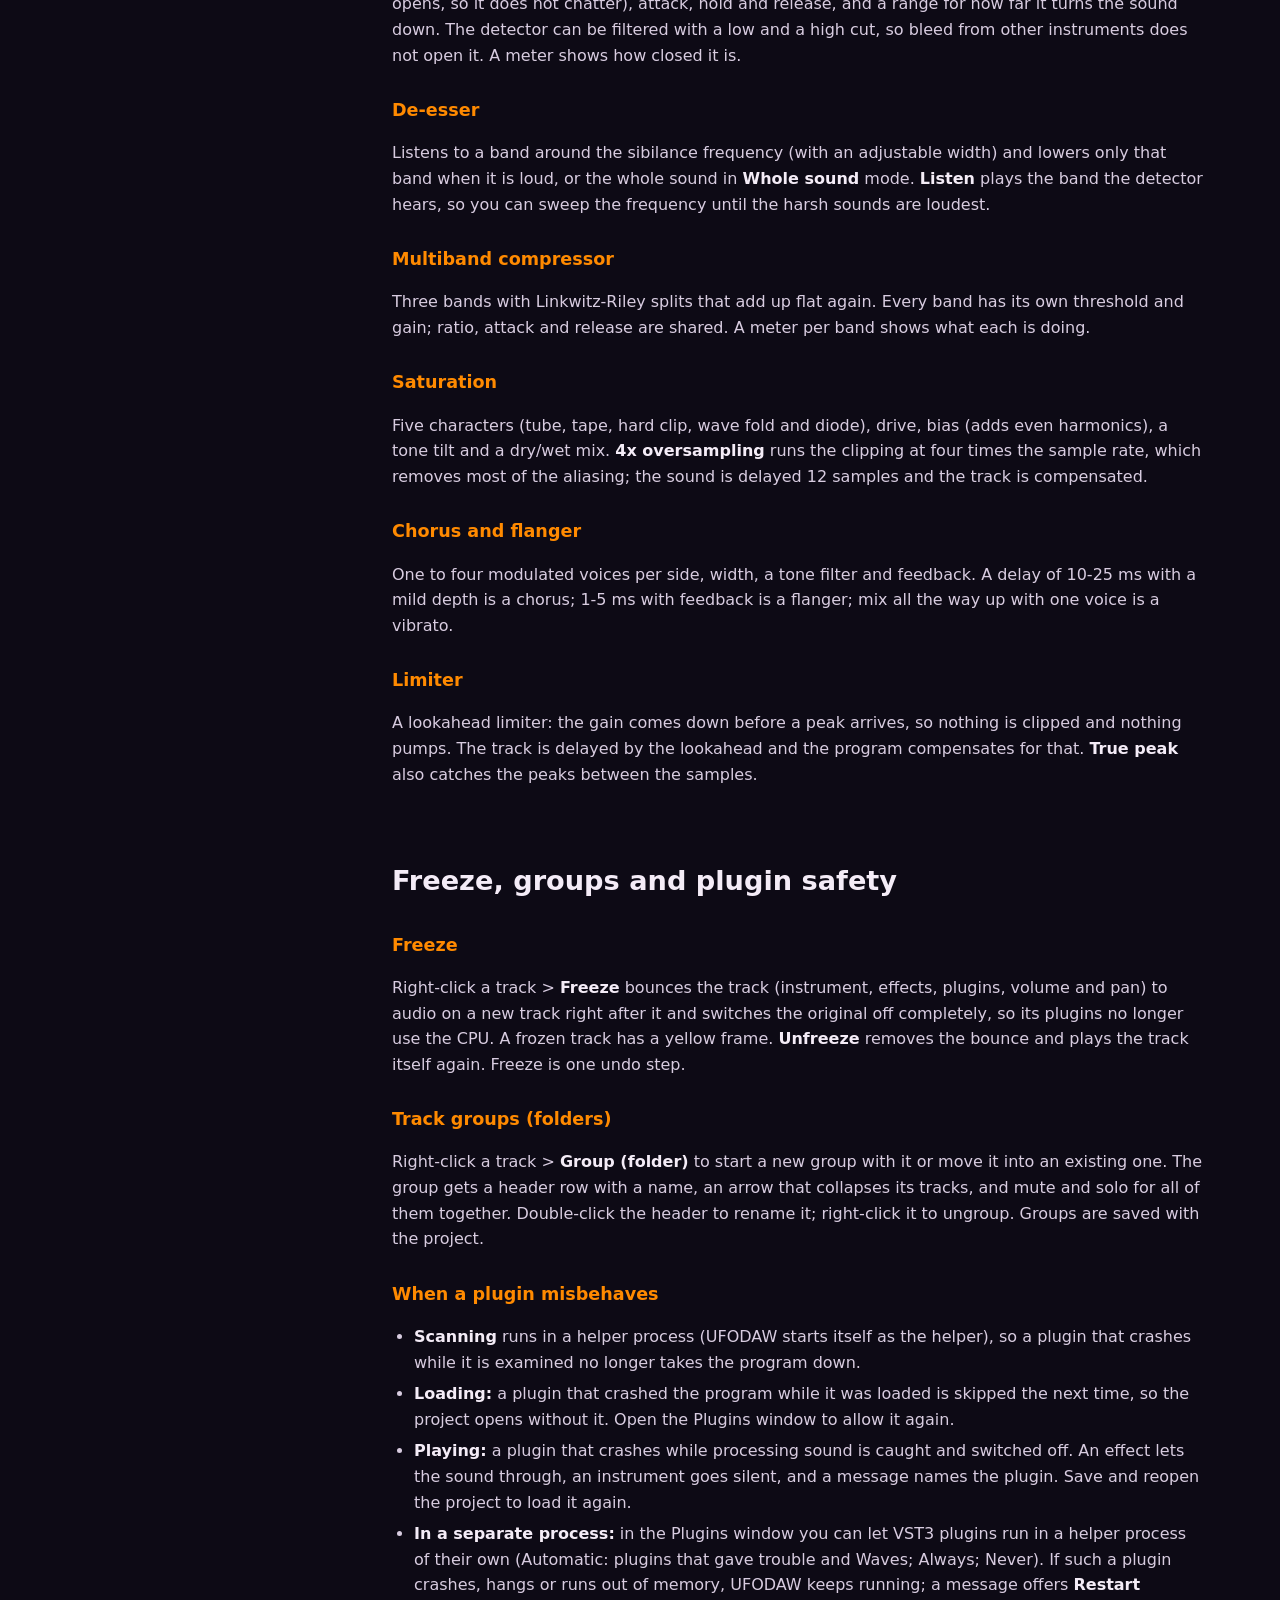
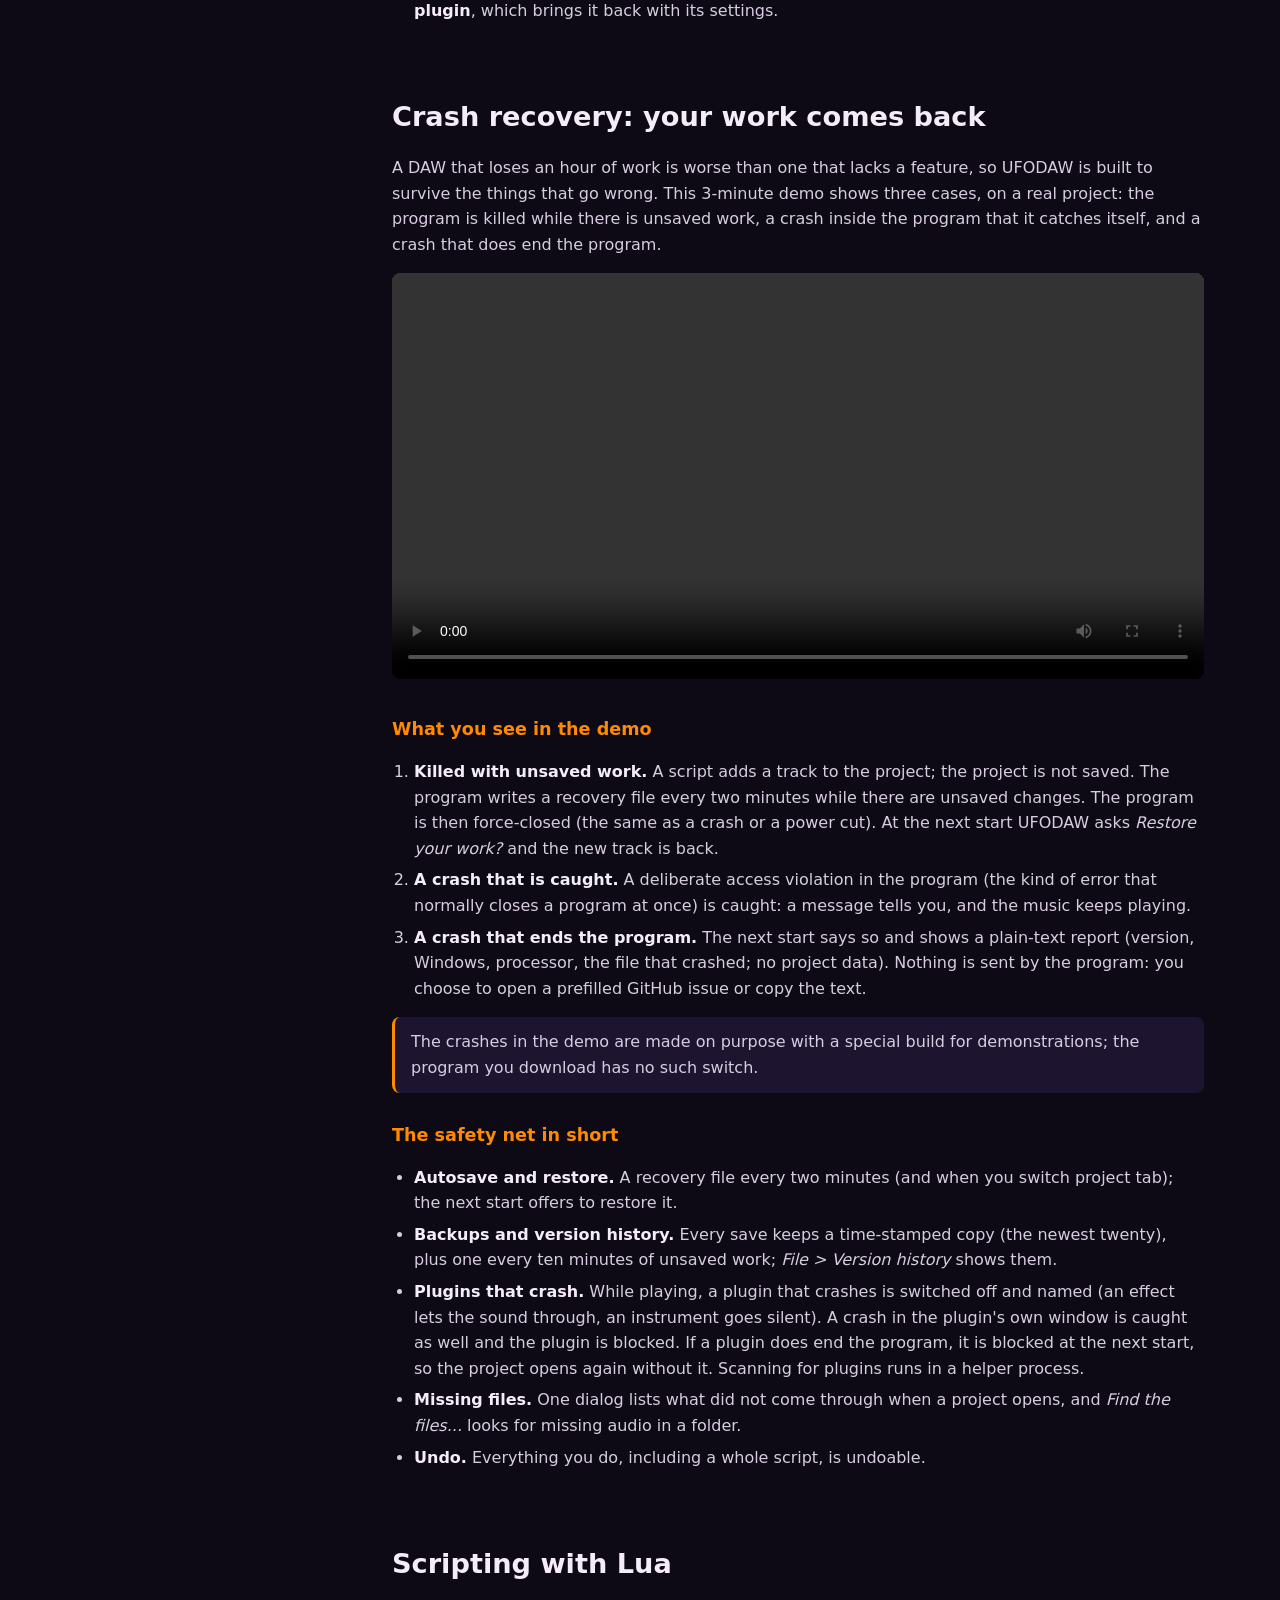
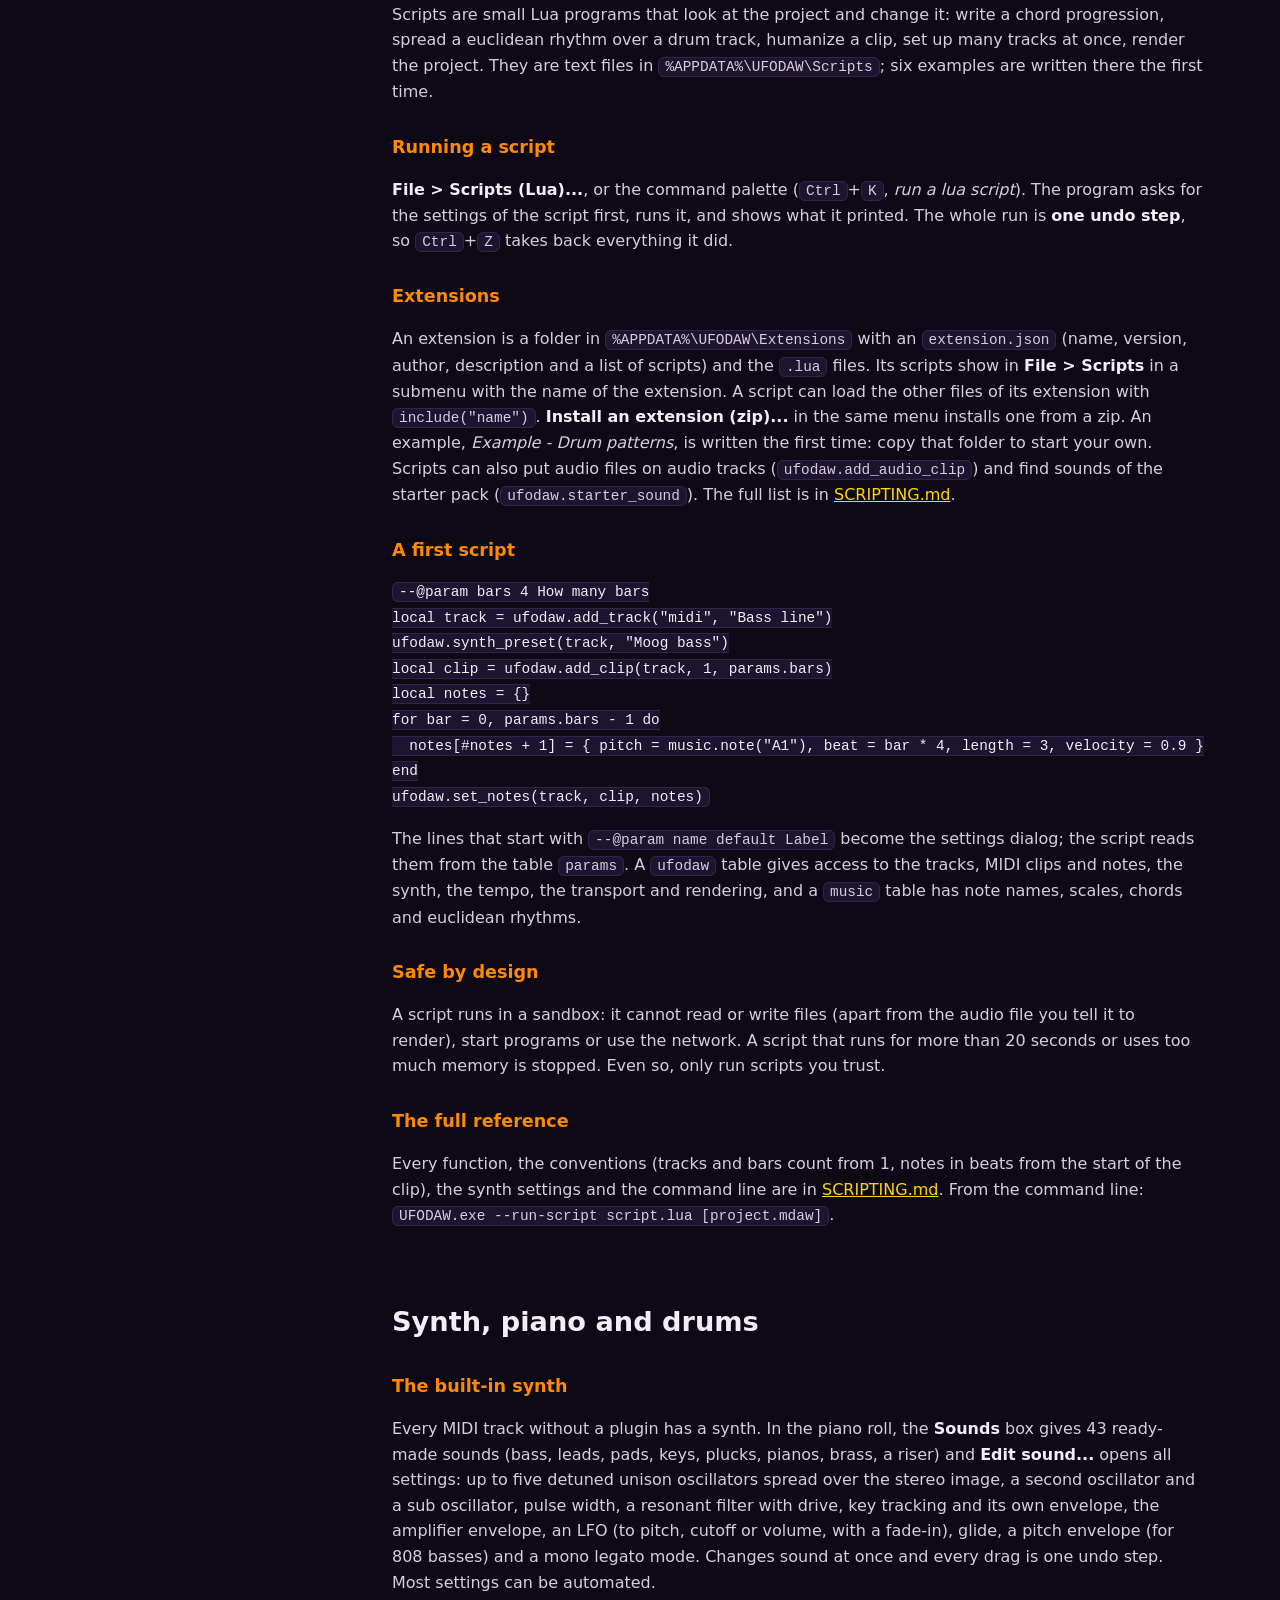
==== commit dc3fe32c: "UFODAW 0.9.6: SoundFont and SFZ instruments, wavetable synth, CLAP plugins Co-Authored-By: Claude So" ====
--- a/docs/guide.html
+++ b/docs/guide.html
@@ -44,6 +44,8 @@
     <a href="#latency">Latency &amp; audio setup</a>
     <a href="#automation">Automation</a>
     <a href="#sampler">Sampler &amp; slicing</a>
+    <a href="#instruments">SoundFont &amp; SFZ instruments</a>
+    <a href="#clap">CLAP plugins</a>
     <a href="#warp">Warp &amp; stretch</a>
     <a href="#drums">Drums &amp; sub-tracks</a>
     <a href="#midi">MIDI routing &amp; sequencers</a>
@@ -161,6 +163,33 @@
       <p>Right-click any audio clip and choose <b>Sample this clip</b> to turn it into a sampler track with one note. The <b>Stretch</b> slider (0.25x–4x) changes length without changing pitch, and works on drum pads too.</p>
     </section>
 
+    <section id="instruments">
+      <h2>SoundFont and SFZ instruments</h2>
+      <p>A MIDI track can play a <b>SoundFont (.sf2)</b> or an <b>SFZ (.sfz)</b> instrument instead of the built-in synth. Thousands of free pianos, strings, drum kits and orchestral sounds come in these formats. Choose <b>+ &gt; SoundFont / SFZ instrument…</b> for a new track, or open the track's <b>Instrument and plugins…</b> panel (the instrument row in the track header) and click <b>Load SoundFont / SFZ…</b>. You can also drop a .sf2 or .sfz file on the window or on a MIDI track.</p>
+      <p>A SoundFont has many <b>presets</b> (a piano, a violin, a drum kit…): pick one in the menu that appears after loading, or later in the <b>Preset</b> box of the same panel. The track header shows the name of the instrument. The <b>x</b> next to the file name goes back to the built-in synth. Loading a plugin instrument replaces the SoundFont, and the other way round.</p>
+
+      <h3>What is played</h3>
+      <p>Polyphony (up to 64 notes per track), velocity, loops (also while the key is held), the volume envelope of every zone, pan, tuning, a low-pass filter, the sustain pedal (CC 64), pitch bend (±2 semitones), CC 7 and 11 (volume), CC 10 (pan) and all-notes-off. Pedal and bend can be recorded from a MIDI keyboard or drawn as controller lanes in the piano roll, and they sound while the project plays, not just live.</p>
+      <p>SFZ files may use <code>&lt;control&gt; &lt;global&gt; &lt;master&gt; &lt;group&gt; &lt;region&gt;</code>, <code>#include</code>, <code>#define</code> and <code>default_path</code>, and these opcodes: <code>sample</code>, <code>key lokey hikey</code>, <code>lovel hivel</code>, <code>pitch_keycenter pitch_keytrack tune transpose</code>, <code>loop_mode loop_start loop_end</code> (no_loop, one_shot, loop_continuous, loop_sustain), <code>offset end</code>, <code>volume pan amp_veltrack</code>, <code>ampeg_delay/attack/hold/decay/sustain/release</code>, <code>cutoff resonance fil_type</code>, <code>trigger</code> (attack, release, first, legato), <code>seq_length seq_position</code> (round robin), <code>lorand hirand</code>, <code>group off_by off_mode</code> (a closed hi-hat cuts an open one) and key switches (<code>sw_last sw_lokey sw_hikey sw_default</code>). Samples may be wav, flac, ogg or aiff. Opcodes that are not listed are ignored, so most instruments still play, only without the extras.</p>
+
+      <h3>Big instruments, memory and saving</h3>
+      <p>Samples are read by a helper thread, never by the audio thread: a few hundred megabytes load right away, the rest when a note asks for it (a note on a sample that is not ready yet is silent that once). Exporting waits until everything is loaded. The project remembers the <b>file's place</b> (relative to the project like audio files, plus the preset); the instrument itself is not copied into the project, except by <b>Collect files</b>, which copies a .sf2 (an SFZ stays where it is because its samples sit in folders next to it). If the file is missing when you open the project you get the usual "files not found" message and the track is silent until you load it again.</p>
+
+      <h3>A small SFZ to start with</h3>
+      <p>Save this as <code>my-piano.sfz</code> next to a <code>samples</code> folder with C3.wav, C4.wav and C5.wav, then load it:</p>
+<pre><code>&lt;control&gt;
+default_path=samples/
+&lt;global&gt;
+ampeg_attack=0.005  ampeg_release=0.4
+&lt;group&gt; loop_mode=no_loop
+&lt;region&gt; sample=C3.wav lokey=0  hikey=53 pitch_keycenter=c3
+&lt;region&gt; sample=C4.wav lokey=54 hikey=65 pitch_keycenter=c4
+&lt;region&gt; sample=C5.wav lokey=66 hikey=127 pitch_keycenter=c5
+&lt;group&gt; trigger=release volume=-12
+&lt;region&gt; sample=key-noise.wav lokey=0 hikey=127 pitch_keycenter=60</code></pre>
+      <p>The last group plays a key-up noise when a key is released. <code>seq_length=3 seq_position=1</code> (2, 3) on three regions with the same keys gives round-robin variations.</p>
+    </section>
+
     <section id="warp">
       <h2>Warping and stretching audio</h2>
       <p>Right-click an audio clip and choose <b>Warp…</b>. The clip is drawn over the project's beat grid.</p>
@@ -360,12 +389,20 @@
       <h2>Synth, piano and drums</h2>
       <h3>The built-in synth</h3>
       <p>Every MIDI track without a plugin has a synth. In the piano roll, the <b>Sounds</b> box gives 43 ready-made sounds (bass, leads, pads, keys, plucks, pianos, brass, a riser) and <b>Edit sound...</b> opens all settings: up to five detuned unison oscillators spread over the stereo image, a second oscillator and a sub oscillator, pulse width, a resonant filter with drive, key tracking and its own envelope, the amplifier envelope, an LFO (to pitch, cutoff or volume, with a fade-in), glide, a pitch envelope (for 808 basses) and a mono legato mode. Changes sound at once and every drag is one undo step. Most settings can be automated.</p>
+      <h3>The wavetable engine</h3>
+      <p>Choose <b>Wavetable</b> as the sound engine for an oscillator that reads a table of waves instead of a fixed shape. Pick one of six tables (basic shapes, digital, vowels, comb, organ drawbars, pulse width) and move <b>Wavetable position</b> through its sixteen waves: the small picture shows the wave you are on. <b>LFO to position</b> and <b>Envelope to position</b> (the filter envelope, also backwards) make the sound move by itself, which is where wavetable pads and plucks get their life. The filter, envelopes, unison, second oscillator, sub and glide work as always; the <i>Wavetable</i> sounds in the list are a good start. Every wave is band-limited per octave, so high notes stay clean.</p>
       <h3>The piano engine</h3>
       <p>Choose <b>Piano</b> as the sound engine for a piano built from decaying partials: the notes beat softly like two or three strings, the hammer adds a burst of noise and harder notes are brighter. <i>Ring time</i>, <i>brightness</i>, <i>string detune</i> and <i>hammer noise</i> change the character; the piano sounds in the list are a good start.</p>
       <h3>Drums</h3>
       <p>The drum rack has fourteen kits (<i>Punch</i>, <i>808</i>, <i>Lo-fi</i>, <i>House</i>, <i>Tight</i>, <i>909</i>, <i>Acoustic</i>, <i>Trap Hard</i>, <i>Boom Bap</i>, <i>Techno</i>, <i>Rock</i>, <i>Vintage 707</i>, <i>Disco Funk</i> and <i>World Percussion</i>). Drag a sound from the sample browser (the folder button on the left) onto a pad to use your own sound there. Every pad gets a soft version for light hits and round-robin versions that take turns, so a repeated hit does not sound the same. Hit a pad softly or hard (with a MIDI keyboard, or by the velocity of the notes in a drum clip) to hear the layers.</p>
       <h3>Render from the command line</h3>
       <p><code>UFODAW.exe --render project.mdaw out.wav</code> renders a whole project to an audio file without a dialog; the format follows the extension (wav, flac, aiff, mp3 or ogg).</p>
+    </section>
+
+    <section id="clap">
+      <h2>CLAP plugins</h2>
+      <p>UFODAW hosts <b>CLAP</b> plugins (<code>.clap</code> files) as well as VST3. Open <b>Plugins</b> and scan: the usual CLAP folders are searched (<code>C:\Program Files\Common Files\CLAP</code>, <code>%LOCALAPPDATA%\Programs\Common\CLAP</code> and every folder in the <code>CLAP_PATH</code> variable). A CLAP plugin then appears in the same lists as your VST3 plugins, as an instrument for a MIDI track or as an effect, and behaves the same: parameters can be automated, the plugin's settings are saved in the project, delay compensation follows the latency it reports, and its window opens from the <b>Edit</b> button (inside the editor window, or as its own window when the plugin wants that).</p>
+      <p>Notes, the sustain pedal and pitch bend reach the plugin, as do the tempo and the song position. Not supported yet: note expressions and per-note modulation, plugins that send notes out, and 64-bit audio. CLAP plugins run inside the program; if one crashes while it loads, the usual "skipped" message tells you and the plugin manager lets you allow it again.</p>
     </section>
 
     <section id="launcher">
@@ -530,7 +567,7 @@
   ["fr-nav", "fr-link"].forEach(function (id) {
     var a = document.getElementById(id); a.href = fr; a.target = "_blank"; a.rel = "noopener";
   });
-  var VERSION = "0.9.5.1";   // (update with every release)
+  var VERSION = "0.9.6";   // (update with every release)
   var body = "**What happened?**\n\n\n**What did you expect?**\n\n\n**How can it be repeated?**\n1. \n2. \n3. \n\n**Version:** UFODAW " + VERSION + "\n**Windows version:**\n**Audio device and driver (ASIO / WASAPI):**\n**Plugins involved (name, maker):**\n";
   var bug = REPO + "/issues/new?labels=bug&title=" + encodeURIComponent("Bug: ") + "&body=" + encodeURIComponent(body);
   ["bug-nav", "bug-link"].forEach(function (id) {
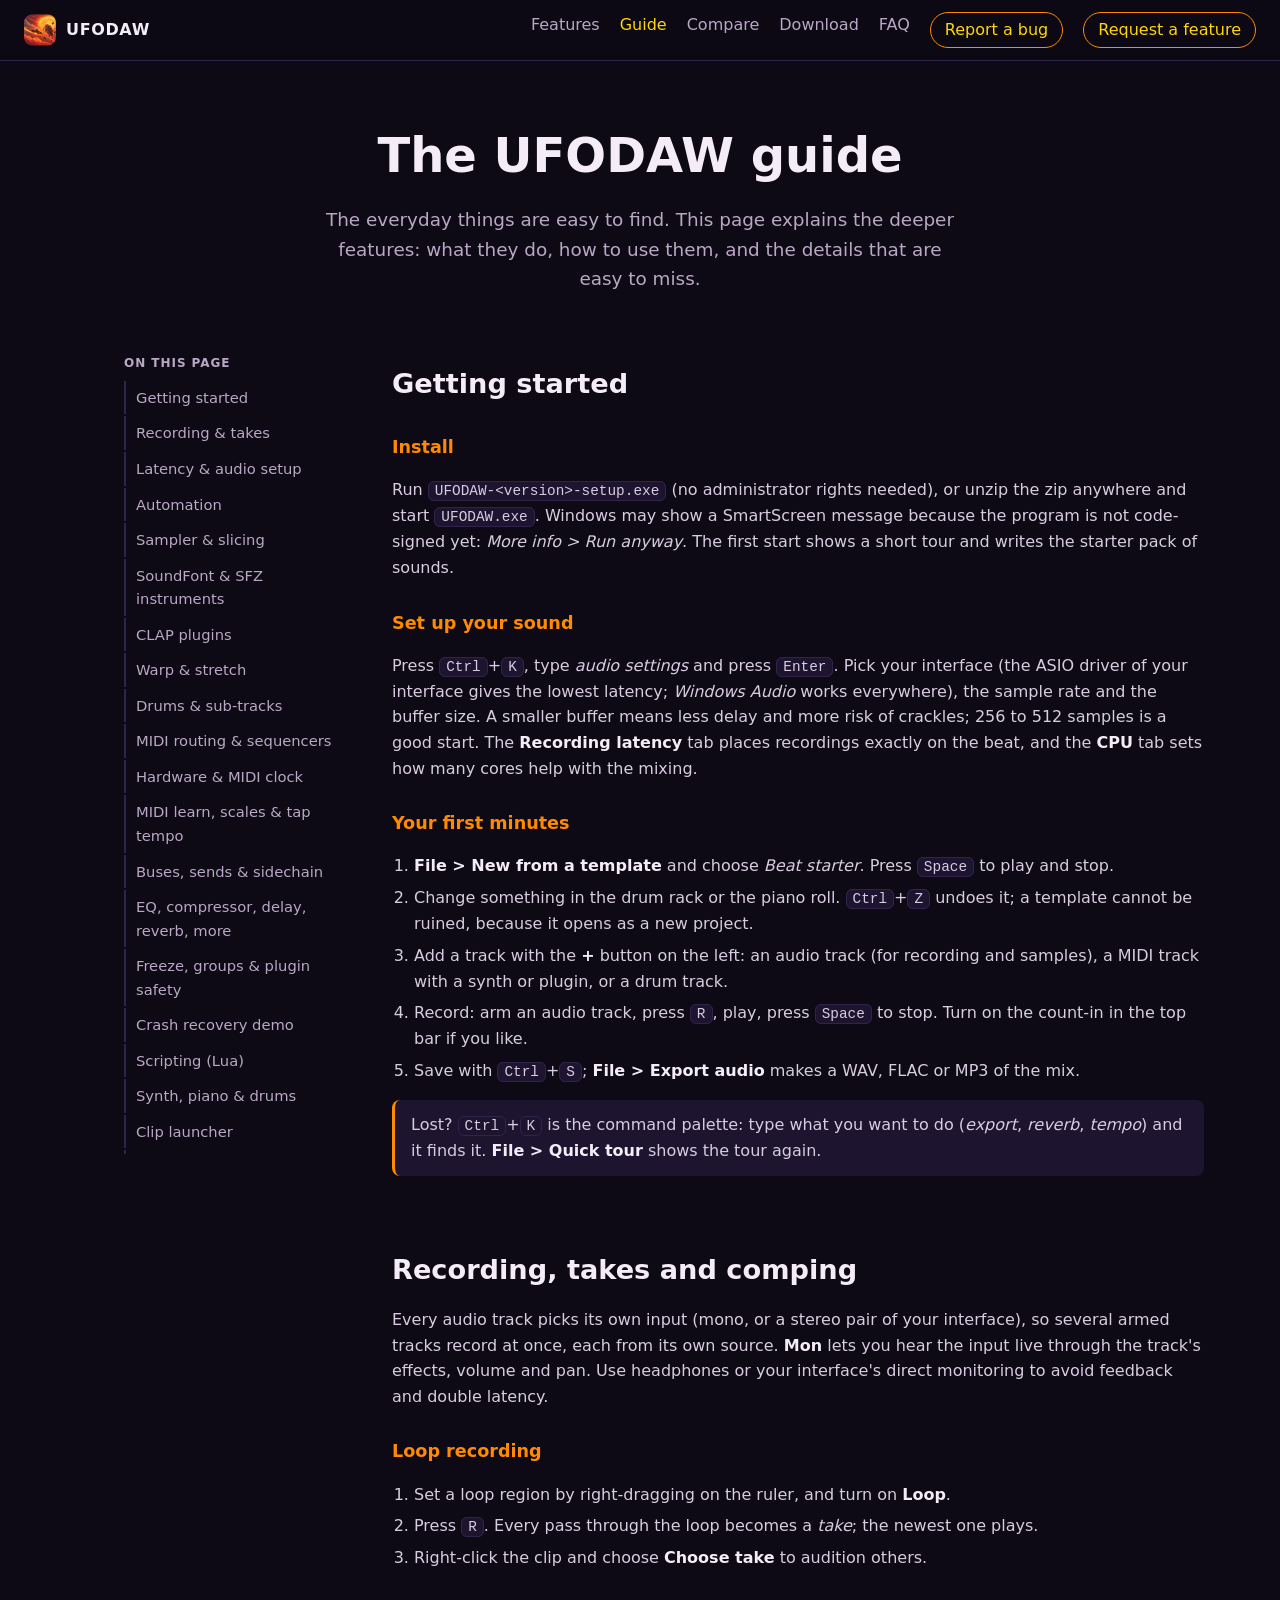
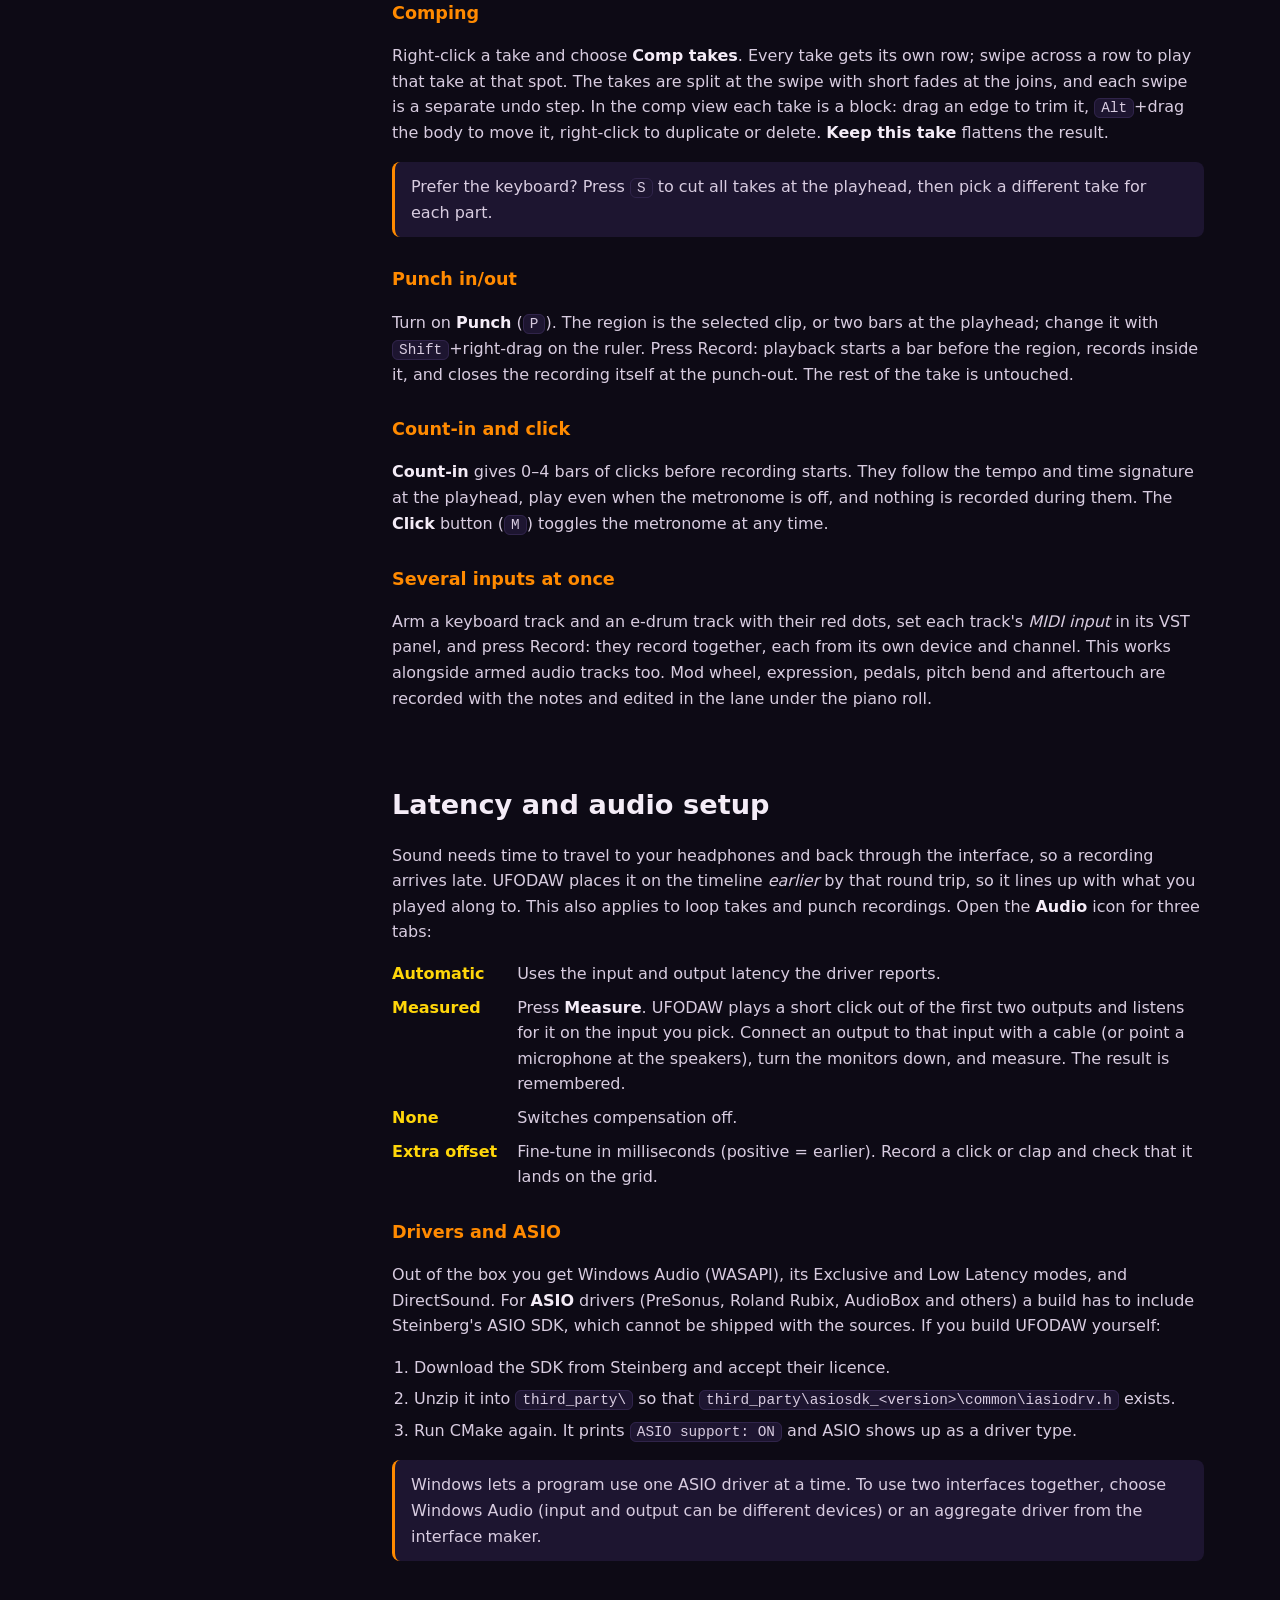
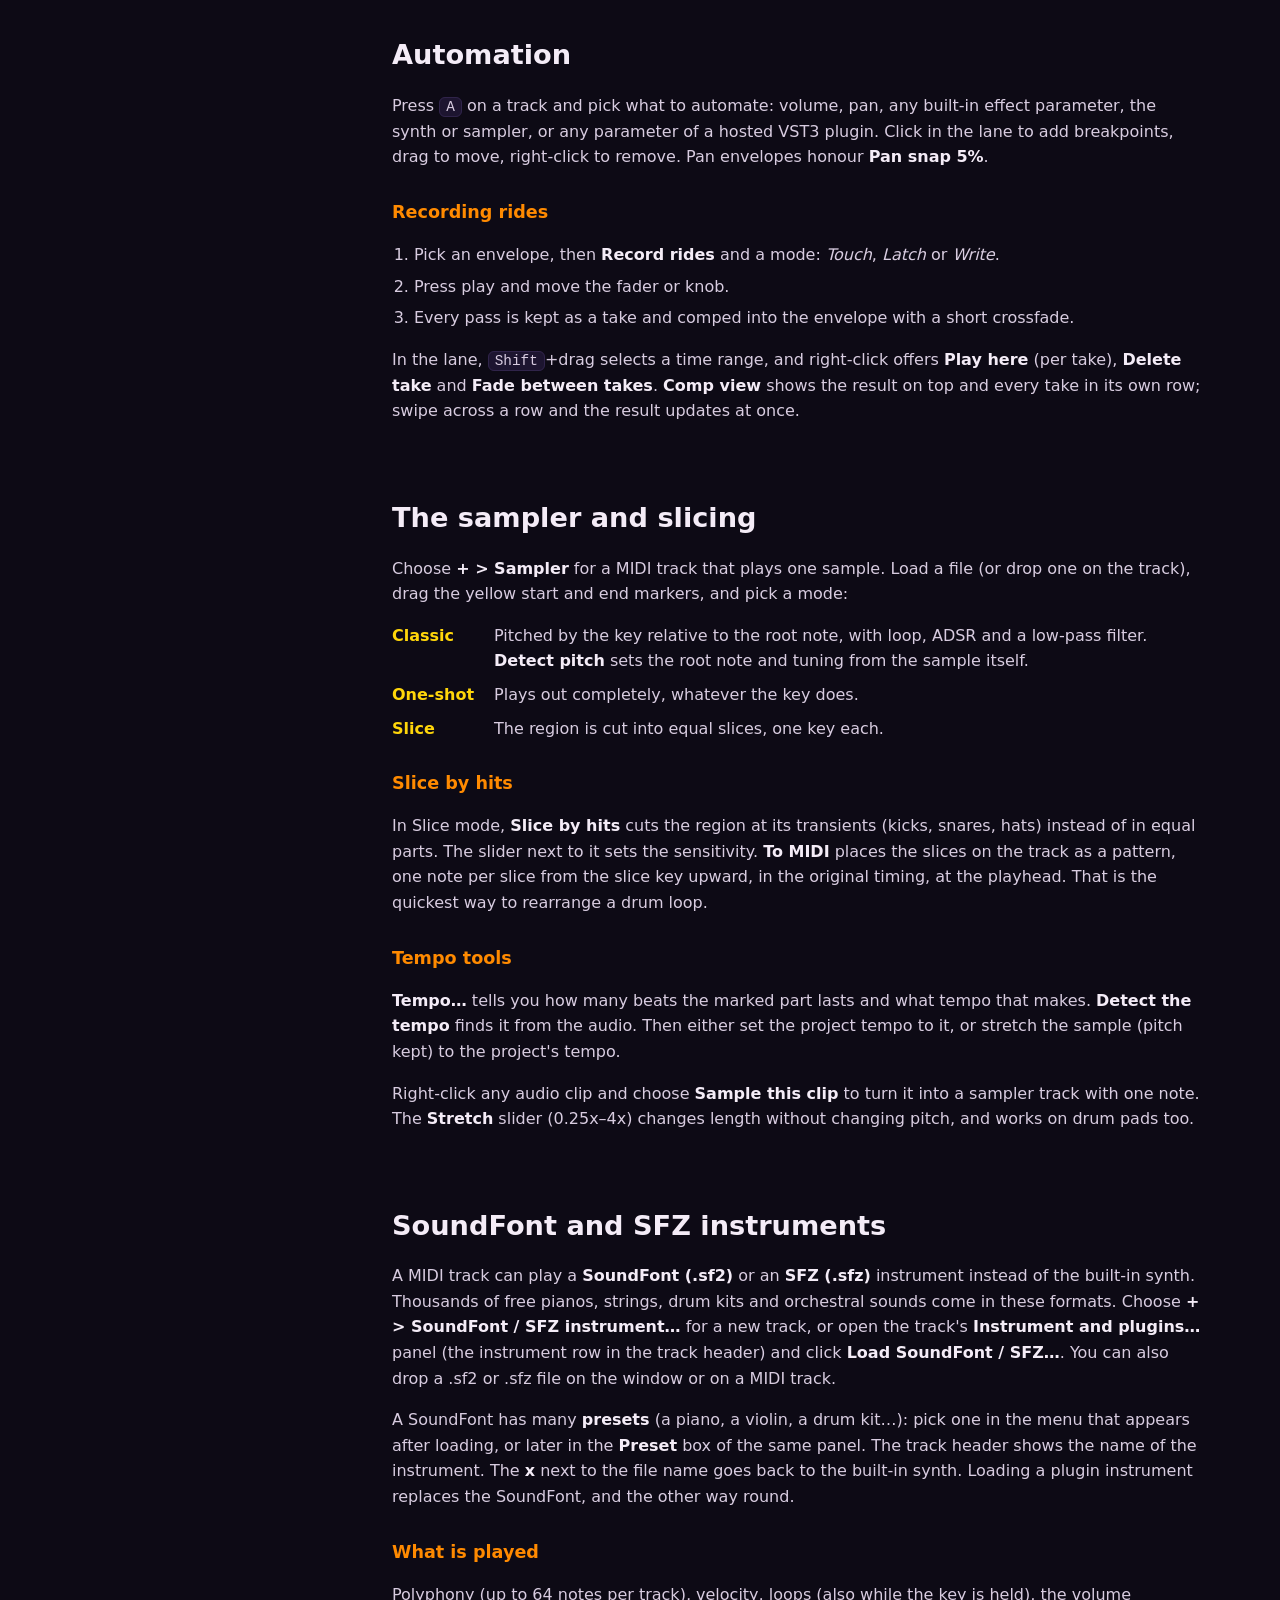
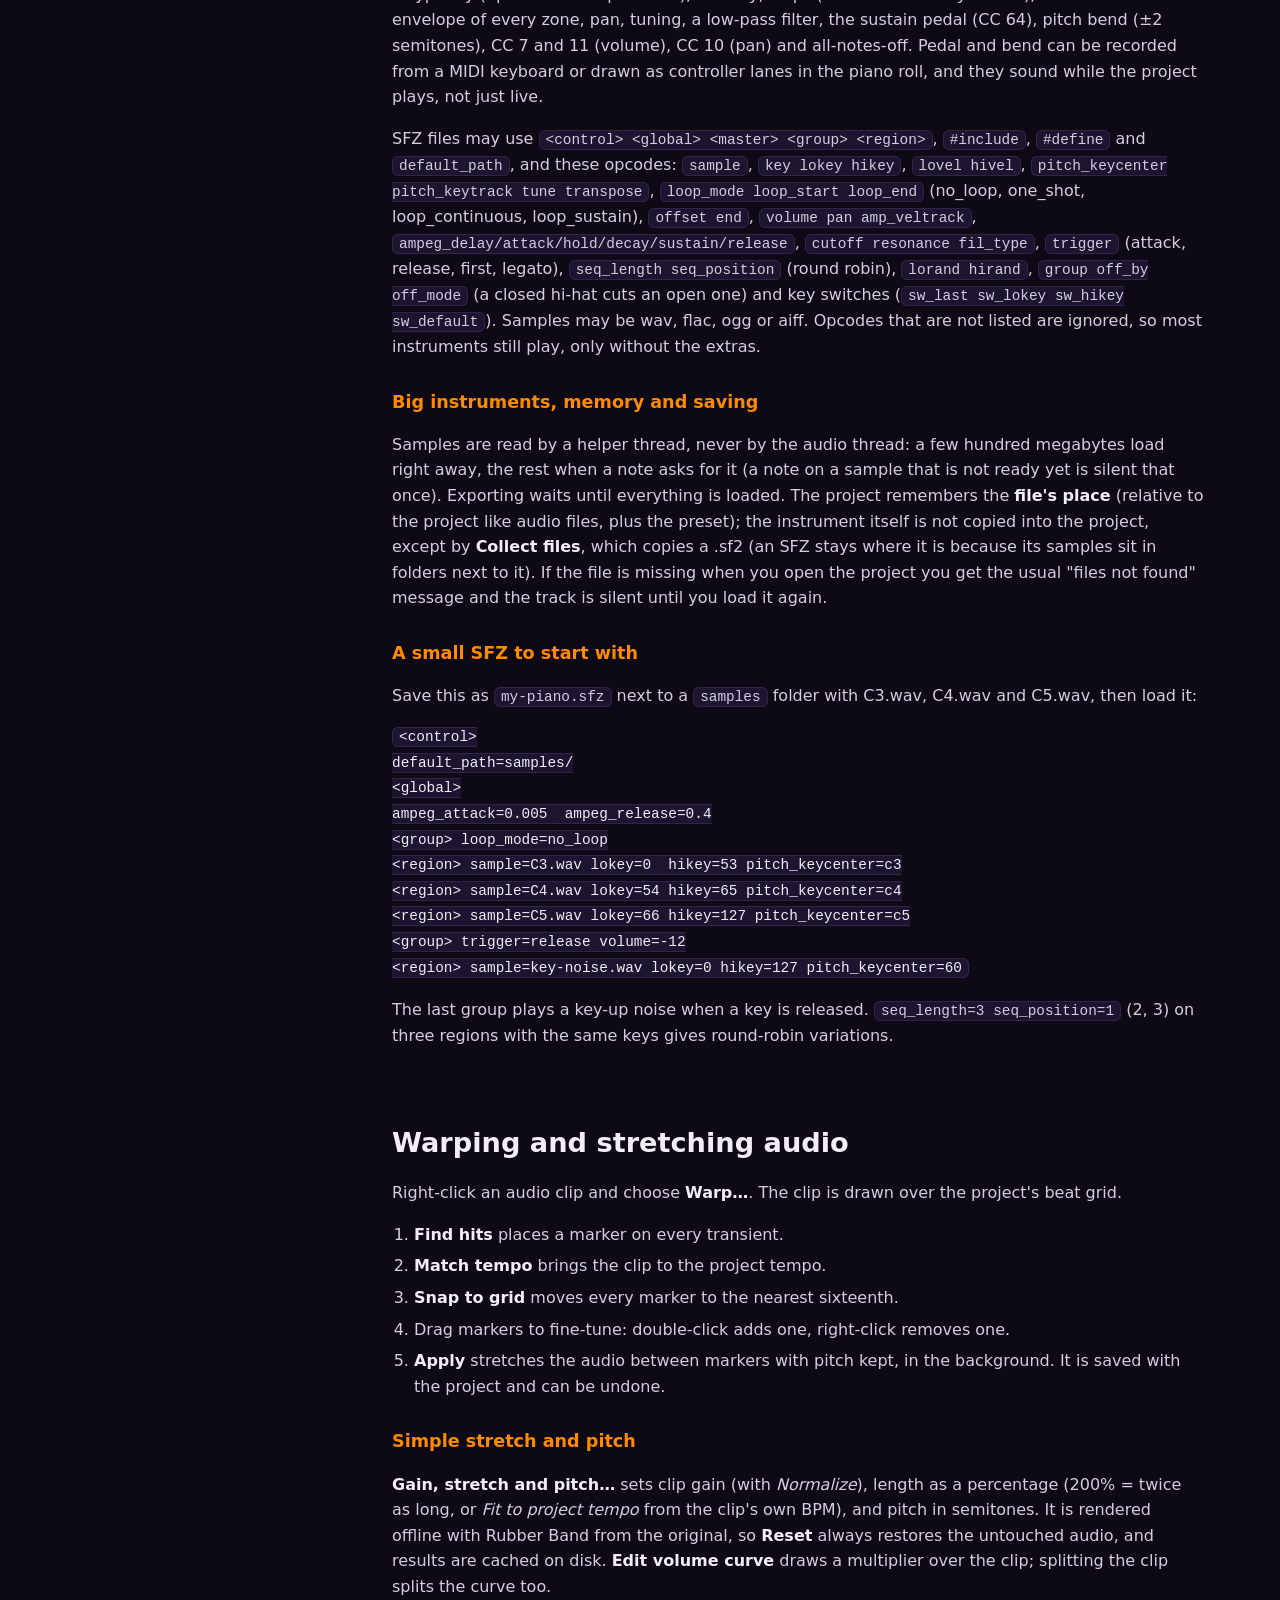
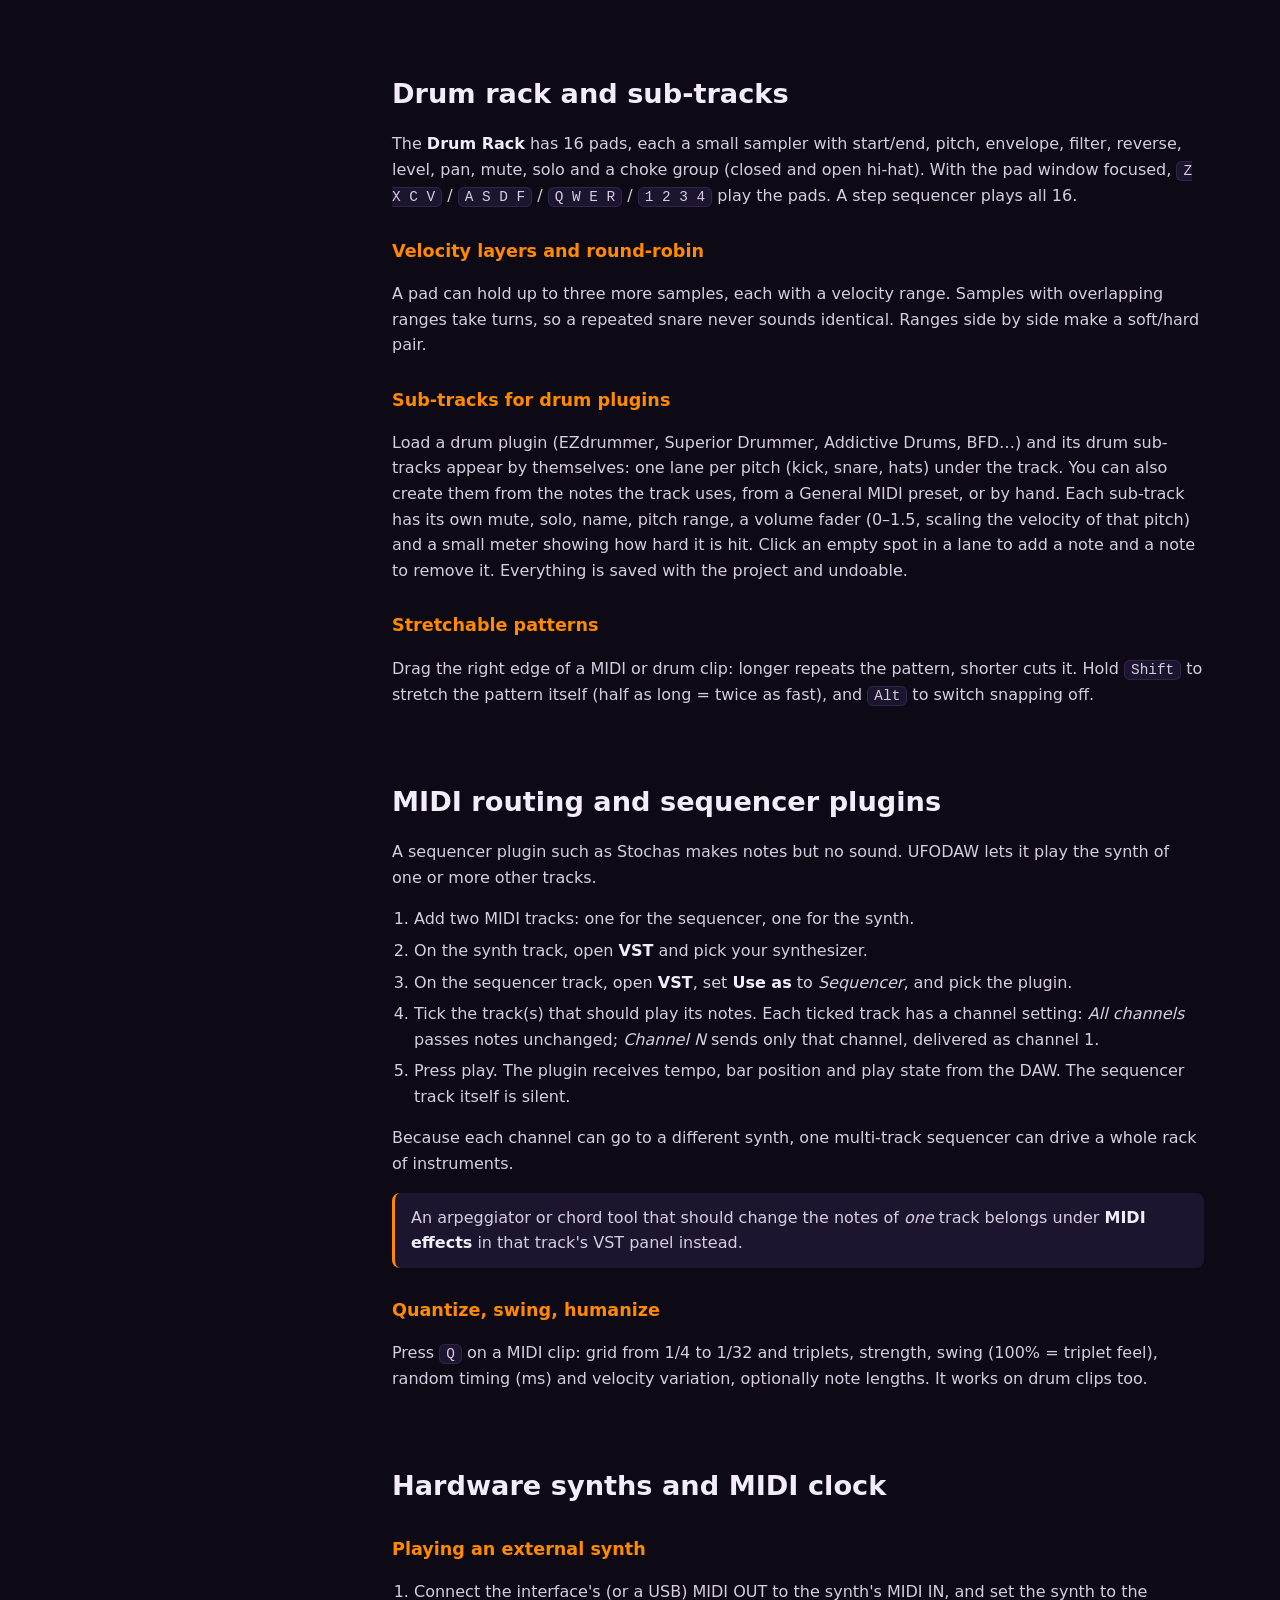
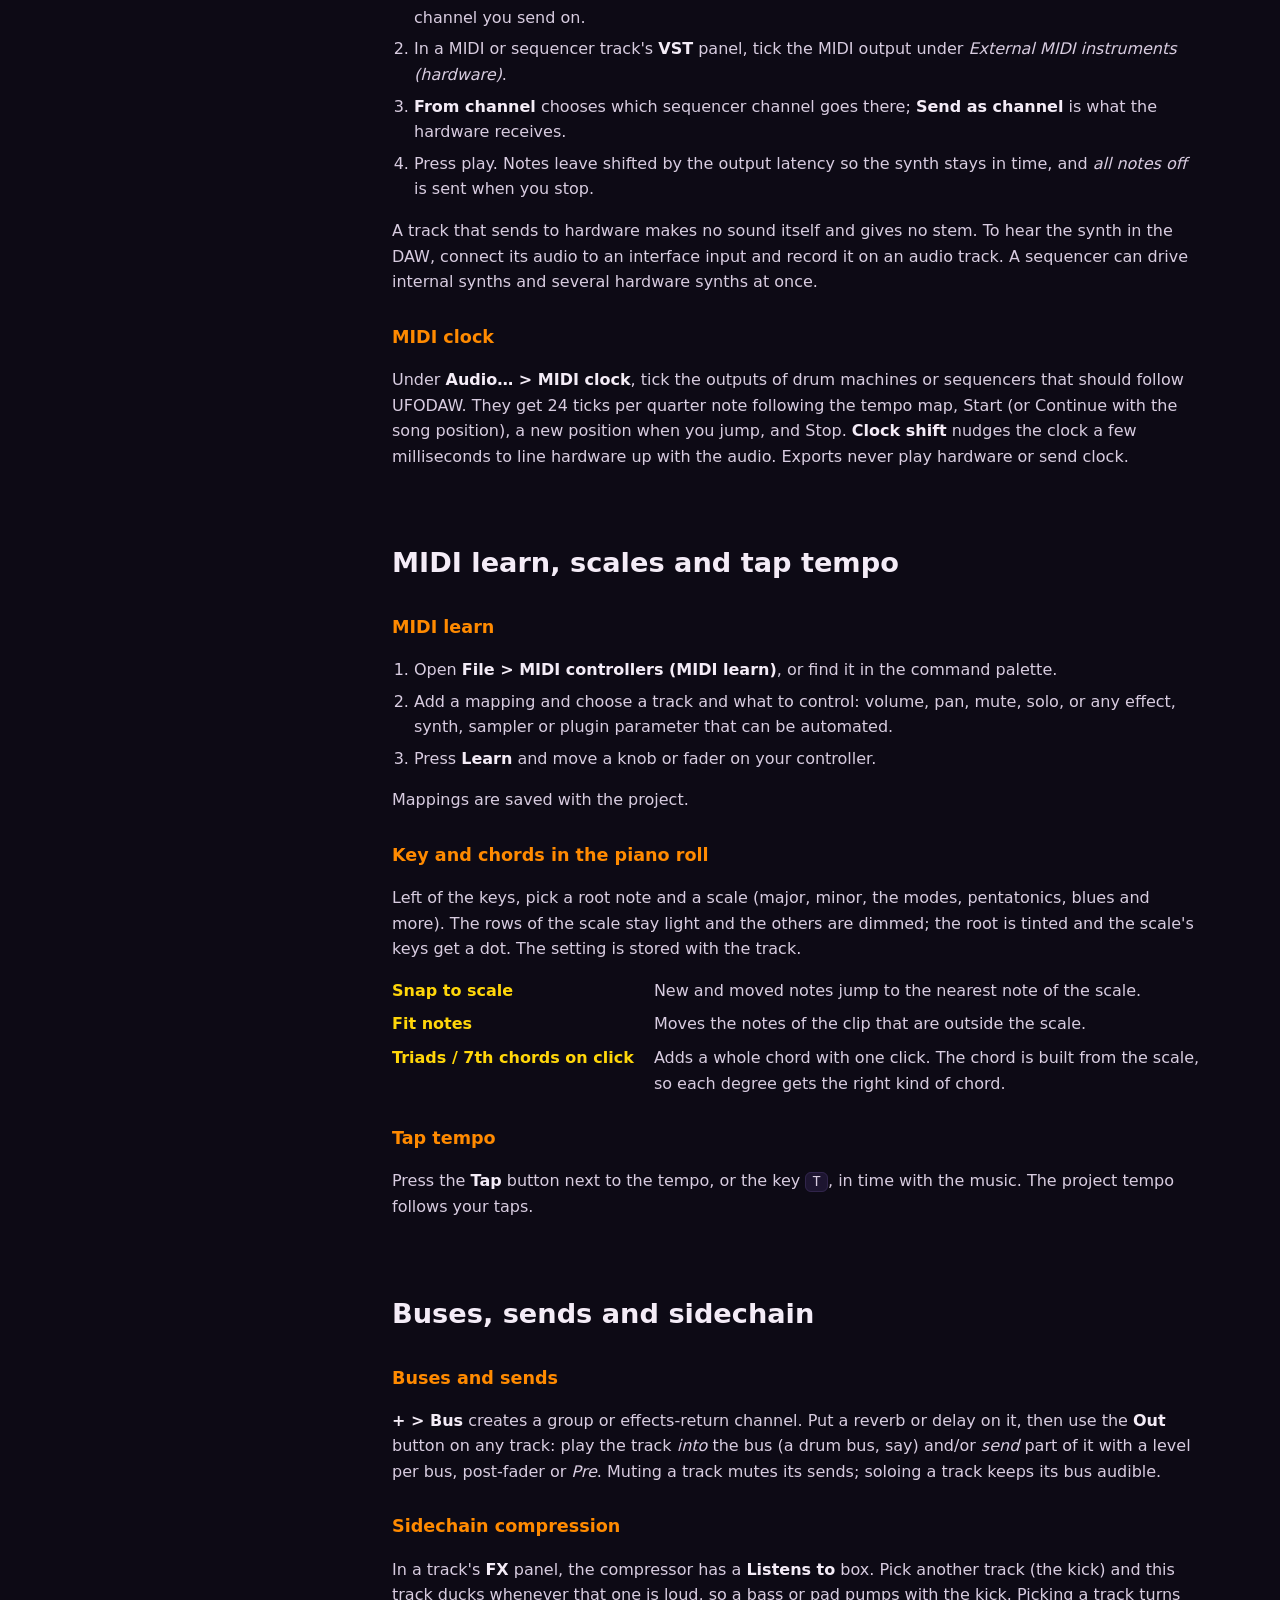
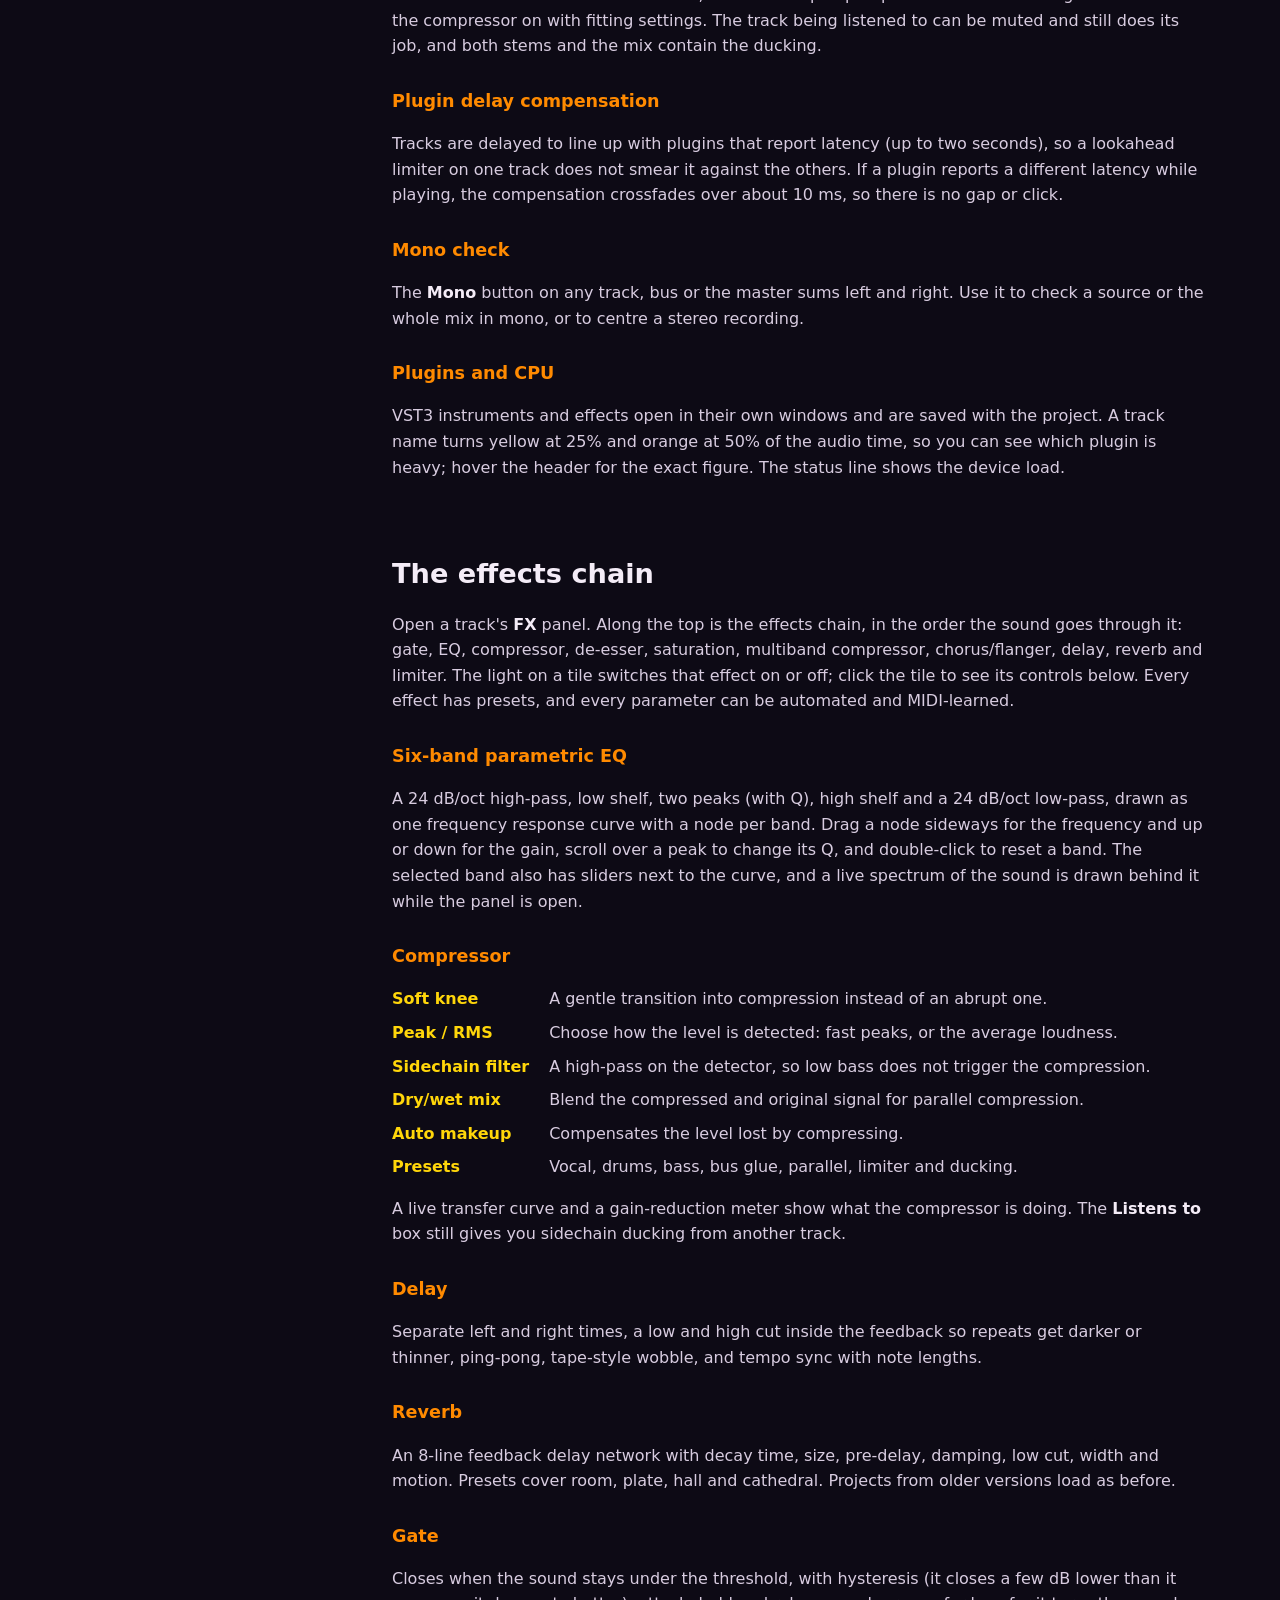
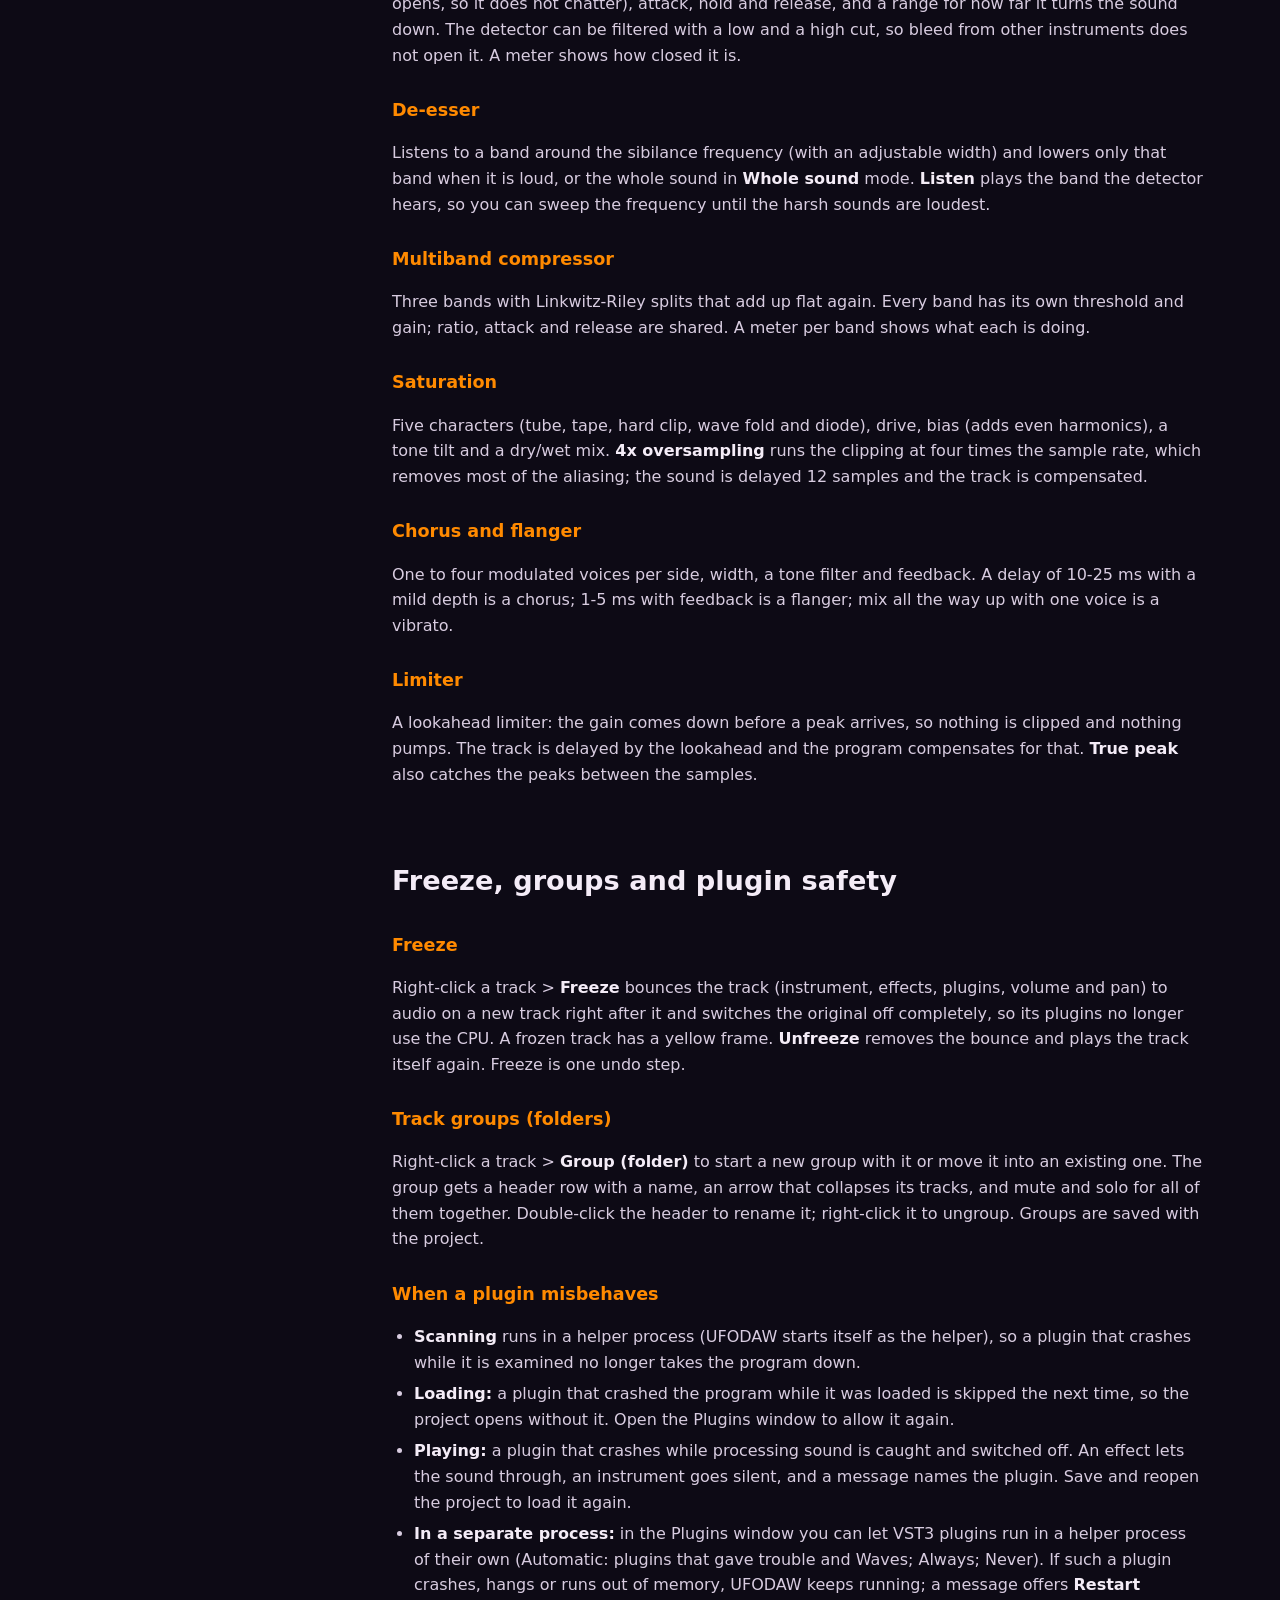
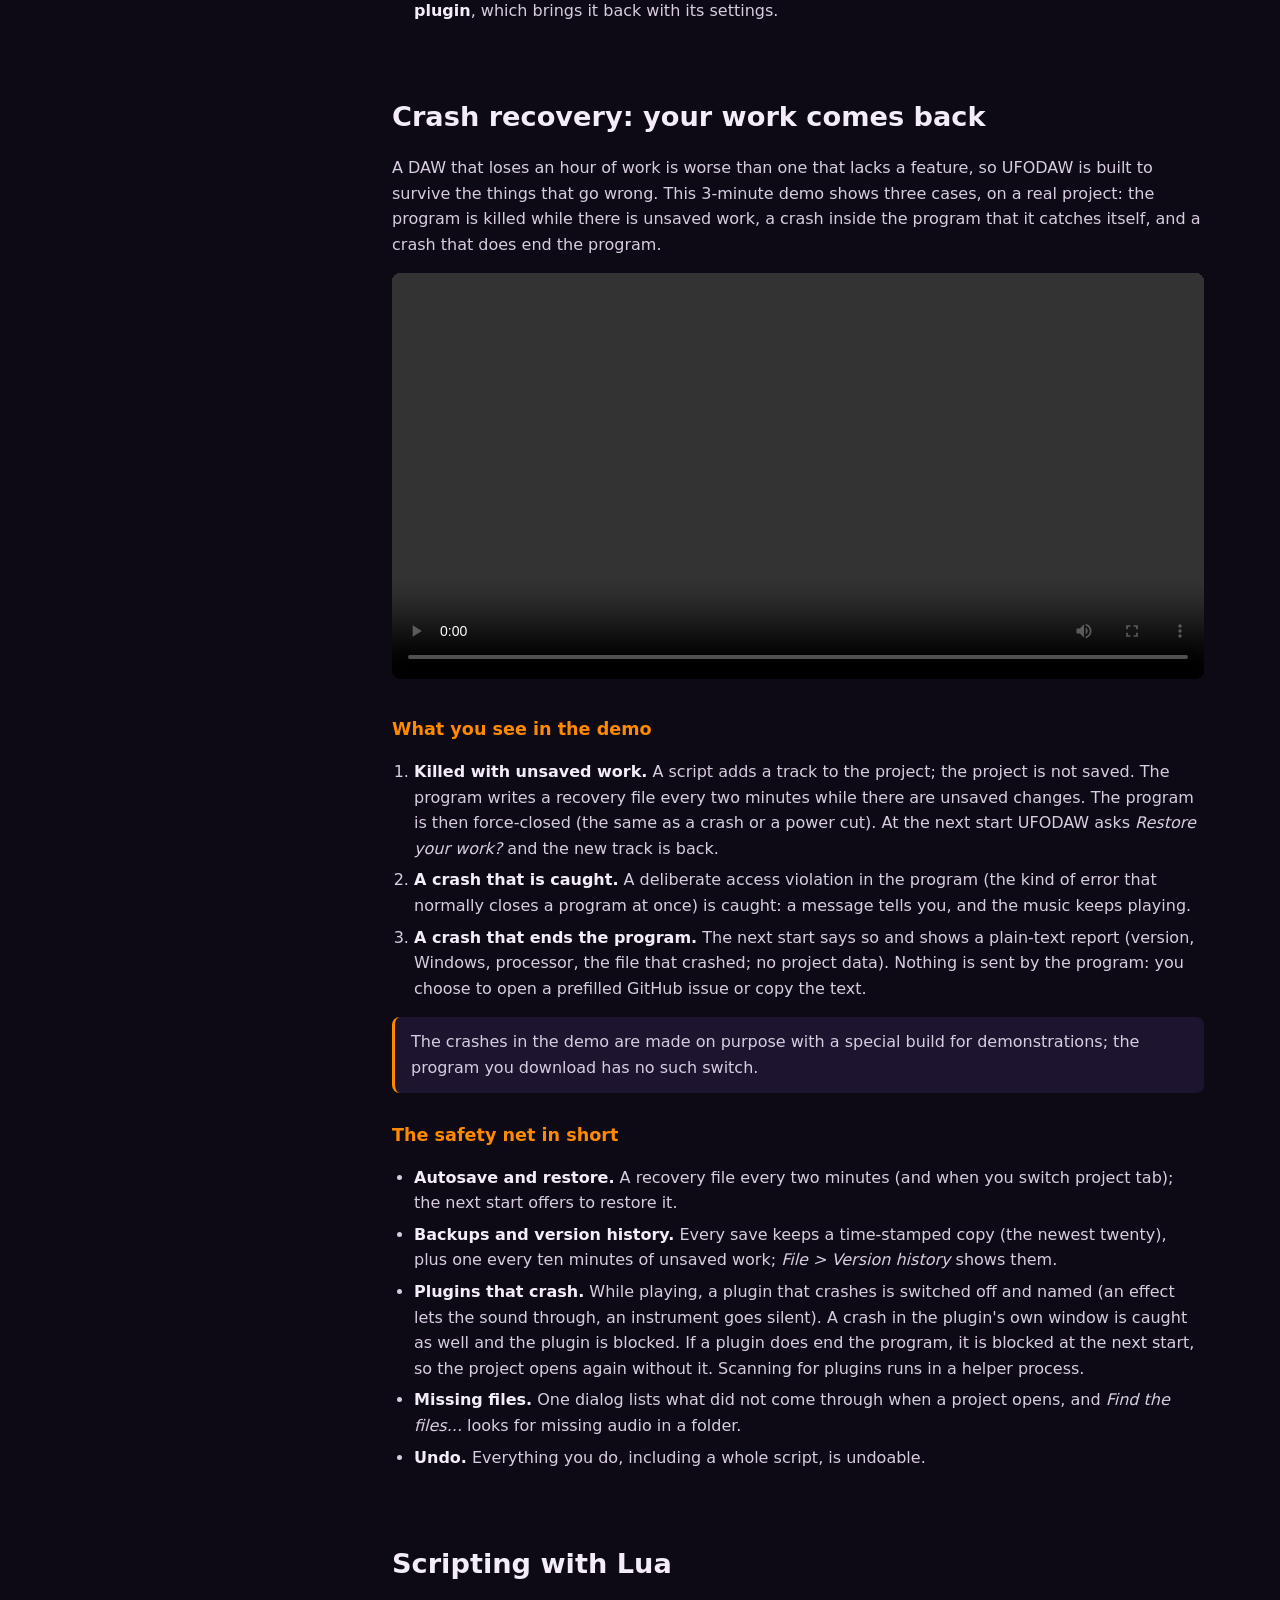
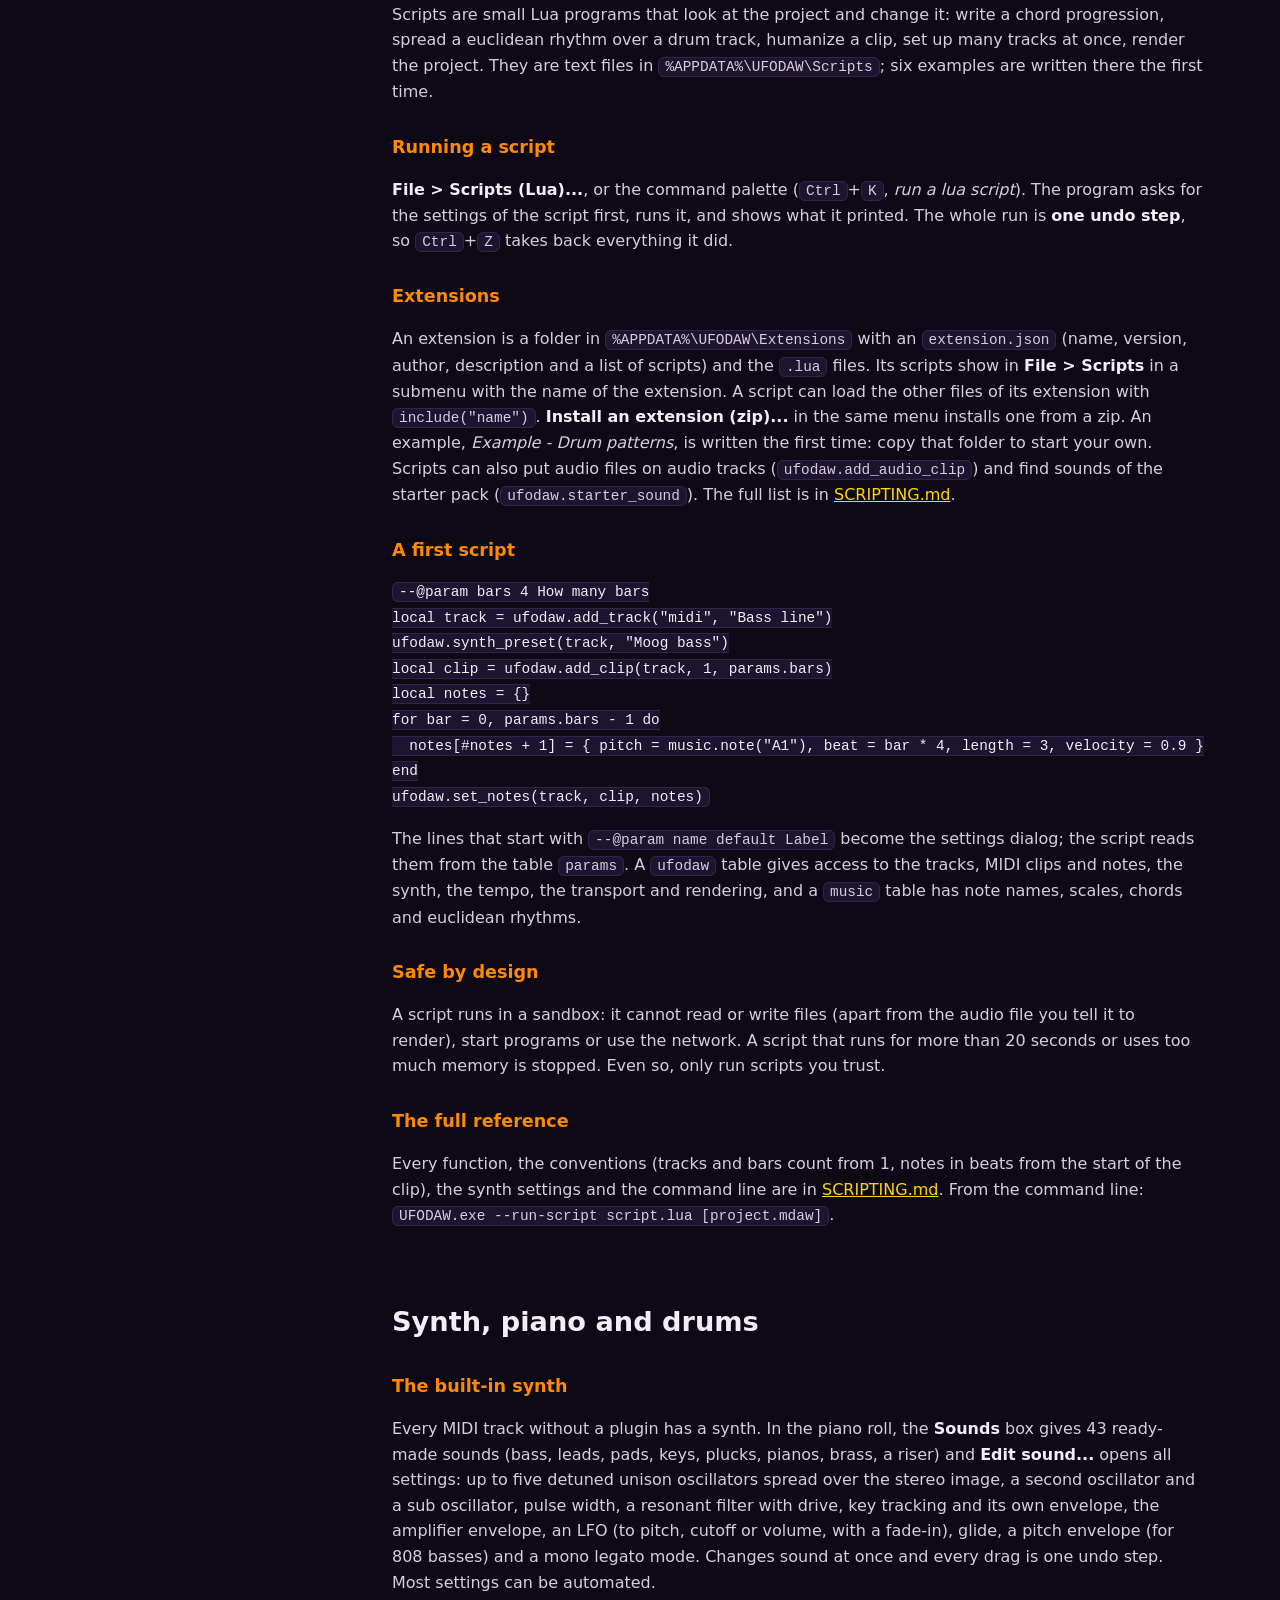
==== commit 379e18d5: "UFODAW 0.9.6.1: a bigger wavetable synth (14 tables of 64 waves, velocity to position, 12 new sounds" ====
--- a/docs/guide.html
+++ b/docs/guide.html
@@ -390,7 +390,7 @@
       <h3>The built-in synth</h3>
       <p>Every MIDI track without a plugin has a synth. In the piano roll, the <b>Sounds</b> box gives 43 ready-made sounds (bass, leads, pads, keys, plucks, pianos, brass, a riser) and <b>Edit sound...</b> opens all settings: up to five detuned unison oscillators spread over the stereo image, a second oscillator and a sub oscillator, pulse width, a resonant filter with drive, key tracking and its own envelope, the amplifier envelope, an LFO (to pitch, cutoff or volume, with a fade-in), glide, a pitch envelope (for 808 basses) and a mono legato mode. Changes sound at once and every drag is one undo step. Most settings can be automated.</p>
       <h3>The wavetable engine</h3>
-      <p>Choose <b>Wavetable</b> as the sound engine for an oscillator that reads a table of waves instead of a fixed shape. Pick one of six tables (basic shapes, digital, vowels, comb, organ drawbars, pulse width) and move <b>Wavetable position</b> through its sixteen waves: the small picture shows the wave you are on. <b>LFO to position</b> and <b>Envelope to position</b> (the filter envelope, also backwards) make the sound move by itself, which is where wavetable pads and plucks get their life. The filter, envelopes, unison, second oscillator, sub and glide work as always; the <i>Wavetable</i> sounds in the list are a good start. Every wave is band-limited per octave, so high notes stay clean.</p>
+      <p>Choose <b>Wavetable</b> as the sound engine for an oscillator that reads a table of waves instead of a fixed shape. Pick one of fourteen tables (basic shapes, digital, vowels, comb, organ drawbars, pulse width, wavefold, saturated, choir, rising harmonics, glass, hard sync, FM, texture) and move <b>Wavetable position</b> through its 64 waves. The picture in the <i>Wavetable</i> section shows the table as a stack of waves (the first in front) with the wave you are on in orange; click or drag in it to set the position, and the bar on its right shows how far the modulation reaches. <b>LFO to position</b>, <b>Envelope to position</b> (the filter envelope, also backwards) and <b>Velocity to position</b> (a harder key reads further into the table) make the sound move by itself, which is where wavetable pads and plucks get their life. The filter, envelopes, unison, second oscillator, sub and glide work as always; the 19 <i>Wavetable</i> sounds in the list (pads, leads, basses, bells, choirs, textures) are a good start. Controls of an engine that is not selected are shown dimmer. Every wave is band-limited per octave, so high notes stay clean.</p>
       <h3>The piano engine</h3>
       <p>Choose <b>Piano</b> as the sound engine for a piano built from decaying partials: the notes beat softly like two or three strings, the hammer adds a burst of noise and harder notes are brighter. <i>Ring time</i>, <i>brightness</i>, <i>string detune</i> and <i>hammer noise</i> change the character; the piano sounds in the list are a good start.</p>
       <h3>Drums</h3>
@@ -567,7 +567,7 @@
   ["fr-nav", "fr-link"].forEach(function (id) {
     var a = document.getElementById(id); a.href = fr; a.target = "_blank"; a.rel = "noopener";
   });
-  var VERSION = "0.9.6";   // (update with every release)
+  var VERSION = "0.9.6.1";   // (update with every release)
   var body = "**What happened?**\n\n\n**What did you expect?**\n\n\n**How can it be repeated?**\n1. \n2. \n3. \n\n**Version:** UFODAW " + VERSION + "\n**Windows version:**\n**Audio device and driver (ASIO / WASAPI):**\n**Plugins involved (name, maker):**\n";
   var bug = REPO + "/issues/new?labels=bug&title=" + encodeURIComponent("Bug: ") + "&body=" + encodeURIComponent(body);
   ["bug-nav", "bug-link"].forEach(function (id) {
